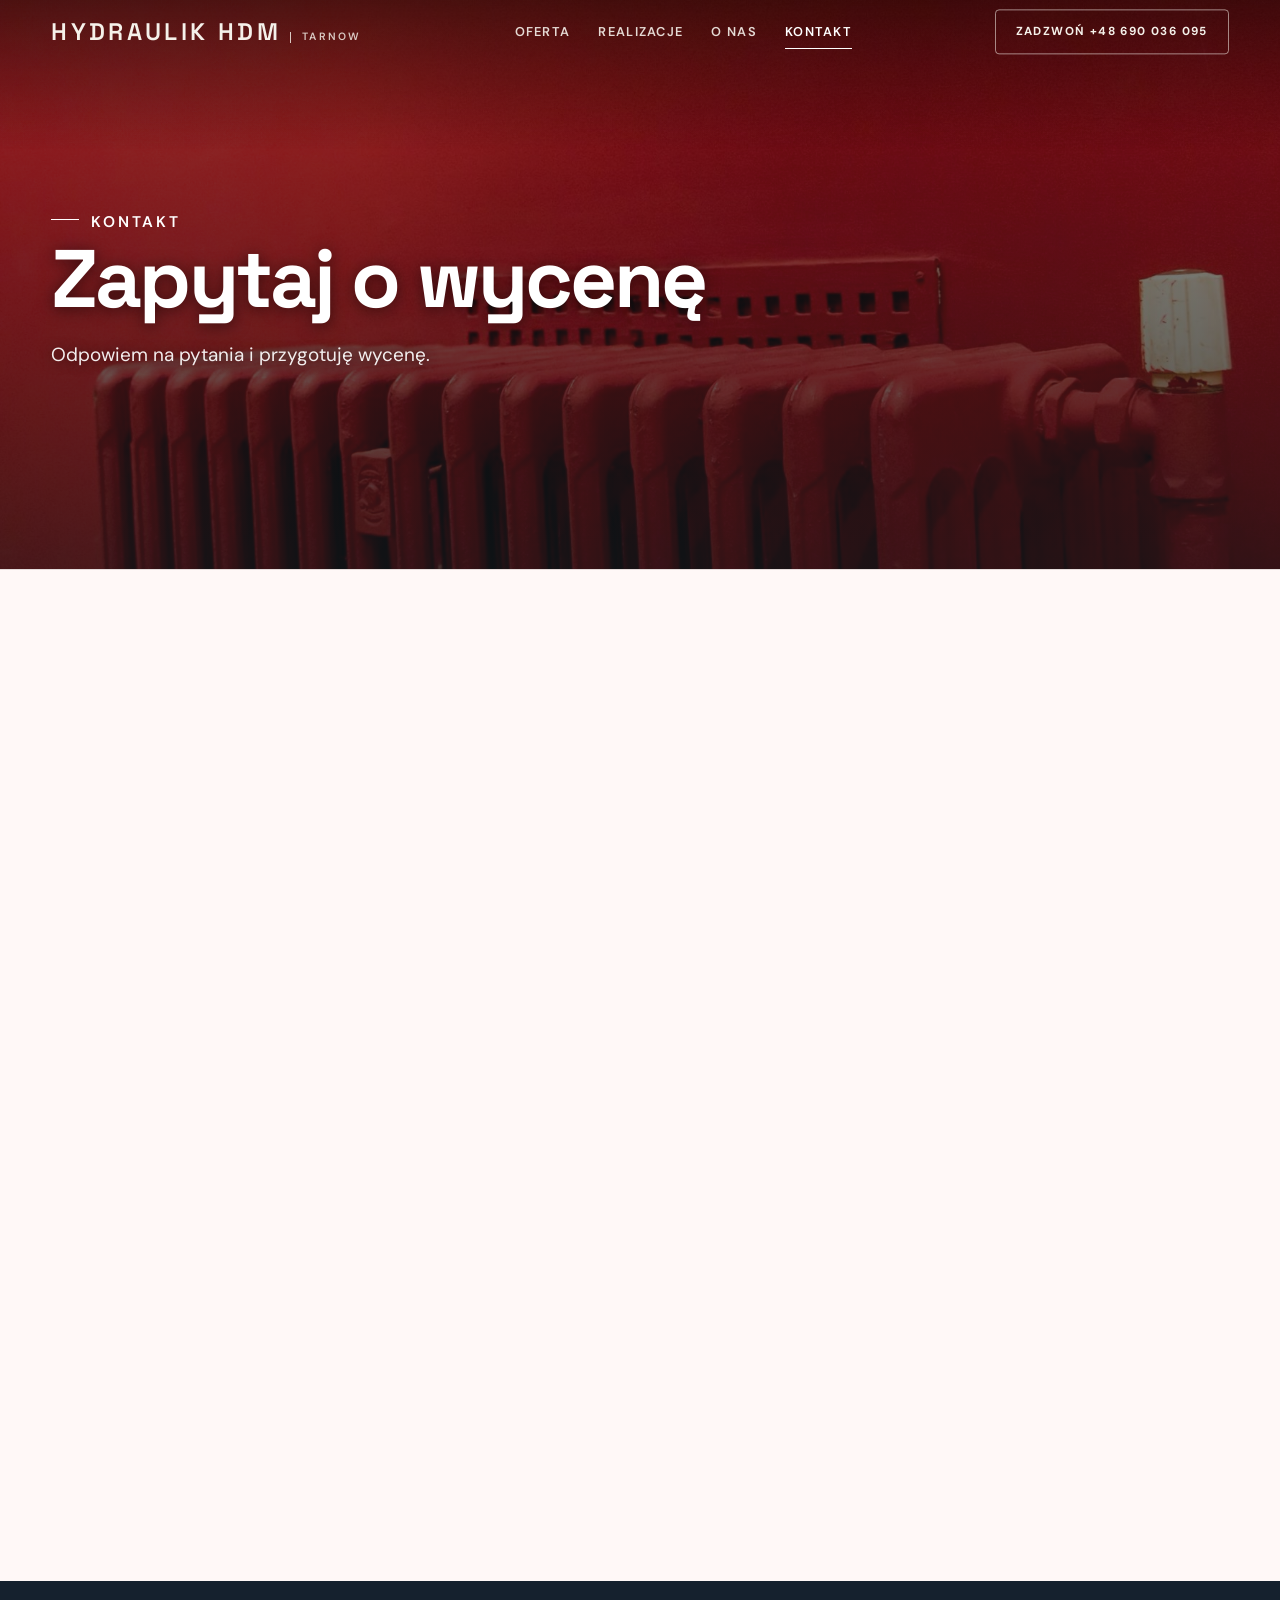
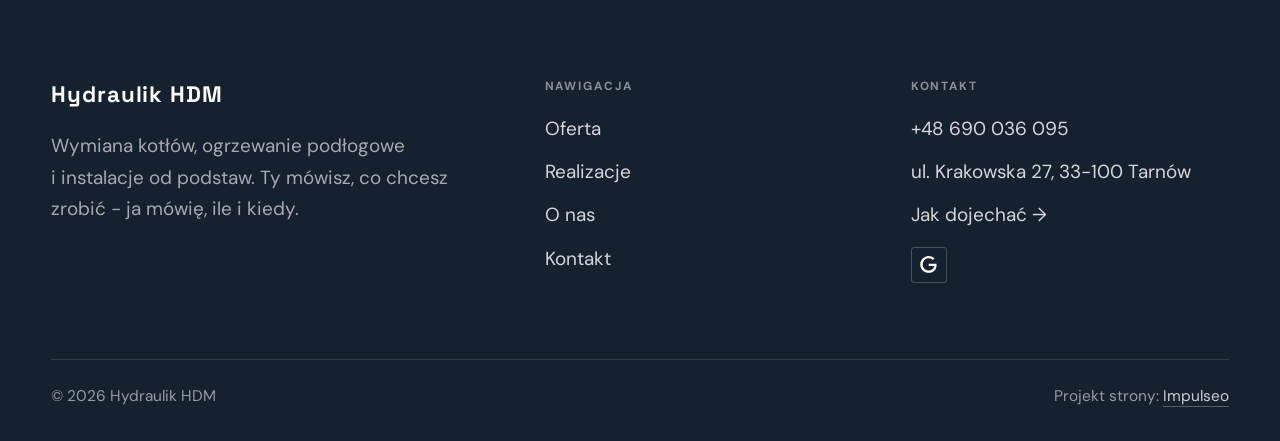
==== kontakt.html @ 25b80a31 "Strona demo: hydraulik-hdm" ====
<!DOCTYPE html>
<html lang="pl">
<head>
<meta charset="UTF-8">
<meta name="viewport" content="width=device-width, initial-scale=1.0">
<title>Kontakt - Hydraulik HDM</title>
<meta name="description" content="Kontakt Hydraulik HDM - ul. Krakowska 27, 33-100 Tarnów">
<link rel="canonical" href="https://kris20032.github.io/hydraulik-hdm/kontakt.html">
<meta name="robots" content="noindex, nofollow">
<meta property="og:type" content="website">
<meta property="og:locale" content="pl_PL">
<meta property="og:site_name" content="Hydraulik HDM">
<meta property="og:title" content="Kontakt - Hydraulik HDM">
<meta property="og:description" content="Kontakt Hydraulik HDM - ul. Krakowska 27, 33-100 Tarnów">
<meta property="og:url" content="https://kris20032.github.io/hydraulik-hdm/kontakt.html">
<meta property="og:image" content="https://kris20032.github.io/hydraulik-hdm/img/og.jpg">
<meta property="og:image:width" content="1200">
<meta property="og:image:height" content="630">
<meta name="twitter:card" content="summary_large_image">
<link rel="preconnect" href="https://fonts.googleapis.com">
<link rel="preconnect" href="https://fonts.gstatic.com" crossorigin>
<link href="https://fonts.googleapis.com/css2?family=Space+Grotesk:wght@500;600;700&family=DM+Sans:opsz,wght@9..40,400;9..40,500;9..40,600&display=swap" rel="stylesheet">
<link rel="stylesheet" href="assets/styles.css?v=78940071">
</head>
<body>

<header class="nav">
  <div class="wrap nav-inner">
    <a class="brand" href="index.html"><span class="name">Hydraulik HDM</span><span class="sub">Tarnów</span></a>
    <nav class="nav-links">
      <a href="oferta.html">Oferta</a>
      <a href="realizacje.html">Realizacje</a>
      <a href="o-nas.html">O nas</a>
      <a href="kontakt.html" class="active" aria-current="page">Kontakt</a>
      <a href="tel:+48690036095" class="btn btn-accent">Zadzwoń +48 690 036 095</a>
    </nav>
    <button class="nav-toggle" aria-label="Menu"><span></span><span></span><span></span></button>
  </div>
</header>

<main>
<section class="pagehead">
  <img src="img/g9.jpg" alt="Hydraulik HDM - Zapytaj o wycenę" width="1780" height="1128" decoding="async">
  <div class="wrap">
    <span class="eyebrow">Kontakt</span>
    <h1>Zapytaj o wycenę</h1>
    <p>Odpowiem na pytania i przygotuję wycenę.</p>
  </div>
</section>
<section>
  <div class="wrap contact-grid">
    <div class="reveal">
      <span class="eyebrow">Dane kontaktowe</span>
      <h2 style="margin:var(--space-4) 0 var(--space-6)">Hydraulik HDM</h2>
      <div class="info-list">
        <div class="info-row"><div class="ic"><svg class="ico-tel" width="16" height="16" viewBox="0 0 24 24" fill="none" aria-hidden="true"><path d="M6.6 10.8a15.5 15.5 0 0 0 6.6 6.6l2.2-2.2a1 1 0 0 1 1-.24 11.4 11.4 0 0 0 3.6.58 1 1 0 0 1 1 1V20a1 1 0 0 1-1 1A17 17 0 0 1 3 4a1 1 0 0 1 1-1h3.5a1 1 0 0 1 1 1c0 1.25.2 2.46.58 3.6a1 1 0 0 1-.25 1l-2.23 2.2Z" fill="currentColor"/></svg></div><div><div class="lbl">Telefon</div><a class="val" href="tel:+48690036095">+48 690 036 095</a></div></div>
        <div class="info-row"><div class="ic"><svg class="ico-pin" width="16" height="16" viewBox="0 0 24 24" fill="none" aria-hidden="true"><path d="M12 21s7-6.1 7-11.5A7 7 0 0 0 5 9.5C5 14.9 12 21 12 21Z" stroke="currentColor" stroke-width="1.6" fill="none"/><circle cx="12" cy="9.5" r="2.4" fill="currentColor"/></svg></div><div><div class="lbl">Adres</div><div class="val">ul. Krakowska 27, 33-100 Tarnów</div></div></div>
      </div>
    </div>
    <div class="reveal">
      <div class="form">
        <h3 style="margin-bottom:var(--space-4)">Najszybciej telefonicznie</h3>
        <p class="muted" style="margin-bottom:var(--space-5)">Zadzwoń, opisz pomysł, a ja powiem, co i jak. Bez zobowiązań.</p>
        <a href="tel:+48690036095" class="btn btn-accent" style="justify-content:center">Zadzwoń: +48 690 036 095 <span class="arr">→</span></a>
      </div>
    </div>
  </div>
</section>
<section style="padding-top:0">
  <div class="wrap reveal">
    <iframe class="map" title="Hydraulik HDM - Tarnów" src="https://maps.google.com/maps?q=50.0208455%2C20.9700843&z=15&output=embed" loading="lazy" referrerpolicy="no-referrer-when-downgrade"></iframe>
  </div>
</section>
</main>

<footer>
  <div class="wrap">
    <div class="foot-grid">
      <div class="foot-brand">
        <div class="name">Hydraulik HDM</div>
        <p>Wymiana kotłów, ogrzewanie podłogowe i instalacje od podstaw. Ty mówisz, co chcesz zrobić - ja mówię, ile i kiedy.</p>
      </div>
      <div class="foot-col">
        <h4>Nawigacja</h4>
        <a href="oferta.html">Oferta</a>
        <a href="realizacje.html">Realizacje</a>
        <a href="o-nas.html">O nas</a>
        <a href="kontakt.html">Kontakt</a>
      </div>
      <div class="foot-col">
        <h4>Kontakt</h4>
        <a href="tel:+48690036095">+48 690 036 095</a>
        <p>ul. Krakowska 27, 33-100 Tarnów</p>
        <a href="https://www.google.com/maps/place/Hydraulik+HDM/@50.0208455,20.9700843,17z/data=!3m1!4b1!4m6!3m5!1s0x473d839fccb469c5:0x5fa55c6d5a12c01b!8m2!3d50.0208455!4d20.9700843!16s%2Fg%2F11zflmy1br" target="_blank" rel="noopener">Jak dojechać →</a>
      <div class="foot-soc">
        <a class="soc" href="https://www.google.com/maps/place/?q=place_id:ChIJxWm0zJ-DPUcRG8AqWm1cpV8" target="_blank" rel="noopener" aria-label="Google - Hydraulik HDM"><svg viewBox="0 0 24 24" aria-hidden="true" focusable="false"><path d="M12.48 10.92v3.28h7.84c-.24 1.84-.853 3.187-1.787 4.133-1.147 1.147-2.933 2.4-6.053 2.4-4.827 0-8.6-3.893-8.6-8.72s3.773-8.72 8.6-8.72c2.6 0 4.507 1.027 5.907 2.347l2.307-2.307C18.747 1.44 16.133 0 12.48 0 5.867 0 .307 5.387.307 12s5.56 12 12.173 12c3.573 0 6.267-1.173 8.373-3.36 2.16-2.16 2.84-5.213 2.84-7.667 0-.76-.053-1.467-.173-2.053H12.48z" fill="currentColor"/></svg></a>
      </div>
      </div>
    </div>
    <div class="foot-bot">
      <span>© 2026 Hydraulik HDM</span>
      <span>Projekt strony: <a class="foot-credit" href="https://impulseo.pl" target="_blank" rel="noopener">Impulseo</a></span>
    </div>
  </div>
</footer>
<div class="sticky-call"><a class="sc-call" href="tel:+48690036095"><svg class="ico-tel" width="16" height="16" viewBox="0 0 24 24" fill="none" aria-hidden="true"><path d="M6.6 10.8a15.5 15.5 0 0 0 6.6 6.6l2.2-2.2a1 1 0 0 1 1-.24 11.4 11.4 0 0 0 3.6.58 1 1 0 0 1 1 1V20a1 1 0 0 1-1 1A17 17 0 0 1 3 4a1 1 0 0 1 1-1h3.5a1 1 0 0 1 1 1c0 1.25.2 2.46.58 3.6a1 1 0 0 1-.25 1l-2.23 2.2Z" fill="currentColor"/></svg> Zadzwoń</a><a class="sc-quote" href="kontakt.html">Zadzwoń: +48 690 036 095</a></div>
<div class="demo-wazne" data-do="2026-10-26" data-cykl="3" hidden><svg class="dw-ico" width="13" height="13" viewBox="0 0 24 24" fill="none" aria-hidden="true"><circle cx="12" cy="12" r="8.6" stroke="currentColor" stroke-width="1.8"/><path d="M12 7.2V12l3.3 2" stroke="currentColor" stroke-width="1.8" stroke-linecap="round"/></svg><span class="dw-txt"></span></div>

<script src="assets/main.js"></script>
</body>
</html>
---- assets/styles.css ----
/* ============================================================
   STOLBASZ — premium, architektoniczny B2B fit-out
   Jasna paleta, zero brązu. System wg premium-web-craft.
   Projekt strony: Impulseo (impulseo.pl)
   ============================================================ */

:root{
  /* PALETA — jasna, architektoniczna, chłodna */
  --paper:#F4F6F8;          /* główne tło */
  --paper-2:#E7EBEF;        /* sekcje alternatywne (chłodny jasny szary) */
  --paper-3:#E7EBEF;        /* delikatne wypełnienia */
  --ink:#15212E;            /* tekst główny — chłodny grafit */
  --ink-soft:#243443;       /* nagłówki drugorzędne */
  --muted:#6B7785;          /* tekst poboczny */
  --line:rgba(21,33,46,.12);/* hairline */
  --accent:#E8A317;         /* stonowany petrol-slate — jedyny akcent */
  --accent-d:#C9870C;
  --accent-soft:rgba(232,163,23,.10);
  --dark:#15212E;           /* sekcje ciemne (stopka/CTA) */

  /* HOVER ZDJĘĆ — JEDEN standard dla całego silnika (decyzja K. 04.08.2026, artefakt z wariantami).
     AKTUALNE (K.+Szymon 09.08.2026, wybór z artefaktu 6 wariantów): zoom 1.05 przy 1.4s -
     przy tak długim czasie mocniejszy kadr NIE skacze, tylko „oddycha". Poprzedni standard
     (1.02 / .55s z 04.08) odbierany jako dynamiczny i szybki.
     Spoczynek lekko przygaszony, ale TYLKO tam, gdzie jest mysz (@media hover:hover) —
     na telefonie zdjęcia zostają w pełnej jasności. */
  --img-zoom:1.05;                   /* K.+Szymon 09.08: wariant F z artefaktu porównawczego */
  --img-rest:brightness(.95) saturate(.99);
  --img-hot:brightness(1.06) saturate(1.05);
  --img-dur:1.4s;                    /* K.+Szymon 09.08 (wariant F): powoli = elegancko */
  --img-ease:cubic-bezier(.16,.84,.44,1);  /* miękki ogon, efekt „oddychania" */

  /* ODSTĘPY — skala 4/8 */
  --space-1:4px; --space-2:8px; --space-3:12px; --space-4:16px; --space-5:24px;
  --space-6:32px; --space-7:48px; --space-8:64px; --space-9:96px; --space-10:128px;

  /* TYPOGRAFIA — fluid clamp() (skala podbita 16.07.2026: większe, czytelniejsze litery — uwaga Adama) */
  --text-sm:clamp(.9rem,.87rem + .12vw,1rem);
  --text-base:clamp(1.08rem,1.04rem + .18vw,1.2rem);
  --text-lg:clamp(1.24rem,1.15rem + .34vw,1.44rem);
  --text-h3:clamp(1.34rem,1.22rem + .55vw,1.66rem);
  --text-h2:clamp(2.1rem,1.66rem + 2.1vw,3.1rem);
  --text-h1:clamp(2.9rem,2.1rem + 4vw,5.1rem);

  /* PROMIENIE — architektoniczne, raczej ostre */
  --r-sm:3px; --r-md:6px; --r-lg:10px;

  /* RUCH */
  --ease:cubic-bezier(.25,.46,.45,.94); --dur:.24s;

  /* CIENIE — miękkie, warstwowe */
  --sh-sm:0 1px 2px rgba(16,24,32,.04), 0 2px 8px rgba(16,24,32,.05);
  --sh-md:0 2px 6px rgba(16,24,32,.05), 0 12px 28px -8px rgba(16,24,32,.12);
  --sh-lg:0 6px 14px rgba(16,24,32,.07), 0 26px 56px -18px rgba(16,24,32,.22);

  --hairline:1px solid var(--line);

  --font-display:'Space Grotesk','Inter',sans-serif;
  --font-body:'DM Sans','Inter',sans-serif;
}

*{box-sizing:border-box;margin:0;padding:0}
html{scroll-behavior:smooth}
body{
  font-family:var(--font-body);
  font-size:var(--text-base);
  line-height:1.65;
  color:var(--ink);
  background:var(--paper);
  -webkit-font-smoothing:antialiased;
  text-rendering:optimizeLegibility;
}
img{max-width:100%;height:auto;display:block}  /* height:auto = width/height z atrybutów trzyma proporcje (TOP#12) */
a{color:inherit;text-decoration:none}

.wrap{width:min(92%,1180px);margin-inline:auto}
section{padding-block:clamp(52px,6.5vw,96px)}

h1,h2,h3{font-family:var(--font-display);font-weight:700;line-height:1.08;letter-spacing:-.02em;color:var(--ink)}
h1{font-size:var(--text-h1);letter-spacing:-.035em}
h2{font-size:var(--text-h2);letter-spacing:-.025em}
h3{font-size:var(--text-h3)}
/* MIARA — długość wiersza. WCAG 2.2 SC 1.4.8: max 80 znaków; Butterick: 45–90.
   68ch daje realnie 72–78 znaków polskiego tekstu, czyli z zapasem pod granicą.
   Wcześniej limit miał TYLKO <p> — <li>, <blockquote> i <dd> nie miały żadnego,
   i to jedyny powód, dla którego 23 bloki na dwóch oddanych stronach jadą po
   83–106 znaków w wierszu (pomiar 07.08.2026, bramka `miara`).
   ⚠️ Listy i definicje ograniczamy TYLKO bez klasy: `ul`/`ol` z klasą to u nas
   układ (siatki kafli, menu), a nie tekst ciągły — tam miarę wyznacza układ. */
/* 60ch, nie 68ch (K. 10.08): po zmianie fontów na węższe kroje (DM Sans i spółka)
   w 68ch mieściło się ~90 znaków - bramka pikselowa słusznie zgłaszała przekroczenie
   granicy 80. Pomiar na żywej przeglądarce: 60ch = 90 znaków, 53ch = ~78 znaków, czyli normę WCAG 1.4.8. */
:root{ --miara:53ch }
p{max-width:min(100%,var(--miara))}
blockquote,
ul:not([class])>li, ol:not([class])>li,
dl:not([class])>dd{max-width:min(100%,var(--miara))}

/* ⚠️ Świadomie BEZ wyjątku `.tile p,.card p,.svc p{max-width:none}`, choć nasuwa się sam:
   te akapity BYŁY już ograniczone (stare `p{max-width:65ch}`), więc „wyjątek" nie odblokowałby
   niczego nowego — tylko ROZLUŹNIŁ stan sprzed zmiany na wszystkich demach naraz.
   `figcaption` żadna z reguł wyżej nie dotyczy, więc też nie potrzebuje zwolnienia. */

/* ŁAMANIE. `balance` wyrównuje długości wierszy w nagłówku, `pretty` pilnuje ostatniego
   wiersza akapitu, żeby nie został w nim jeden wyraz. Obsługiwane od Chrome 117 /
   Safari 17.5; starsze przeglądarki po prostu ignorują tę własność.
   `text-wrap:pretty` nie występowało dotąd ANI RAZ w silniku ani w repo klientów. */
h1,h2,h3,.lead,.lede{text-wrap:balance}
p,li,blockquote,dd{text-wrap:pretty}

.eyebrow{
  font-family:var(--font-body);
  font-size:var(--text-sm);
  font-weight:600;
  letter-spacing:.18em;
  text-transform:uppercase;
  color:var(--accent);
  display:inline-flex;align-items:center;gap:var(--space-3);
}
/* flex:none + margin-top = kreska trzyma się PIERWSZEJ linii. Wcześniej align-items:center
   centrowało ją względem całego bloku i przy zawinięciu (długi kicker typu
   „…WNĘTRZ · LESZNO · OD 2019") druga linia lądowała z brzydkim wcięciem. */
.eyebrow{align-items:flex-start}
.eyebrow>*,.eyebrow{text-wrap:balance}   /* dlugi kicker lamal sie na sierote typu samo „2019" w drugiej linii */
.eyebrow::before{content:"";width:28px;height:1px;background:var(--accent);display:inline-block;flex:none;margin-top:.62em}

.muted{color:var(--muted)}
.lead{font-size:var(--text-lg);line-height:1.55;color:var(--ink-soft);max-width:50ch}

/* ---------- BUTTONS ---------- */
.btn{
  display:inline-flex;align-items:center;gap:var(--space-2);
  font-weight:600;font-size:var(--text-sm);letter-spacing:.02em;
  padding:var(--space-4) var(--space-6);
  border-radius:var(--r-sm);
  transition:transform var(--dur) var(--ease),box-shadow var(--dur) var(--ease),background var(--dur) var(--ease);
  cursor:pointer;border:1px solid transparent;
}
.btn-accent{background:var(--accent);color:#fff;box-shadow:var(--sh-sm)}
.btn-accent:hover{background:var(--accent-d);transform:translateY(-2px);box-shadow:var(--sh-md)}
.btn-accent:active{transform:translateY(0);box-shadow:var(--sh-sm)}
.btn-ghost{background:transparent;color:var(--ink);border-color:var(--line)}
.btn-ghost:hover{border-color:var(--accent);color:var(--accent);transform:translateY(-2px)}
.btn-light{background:#fff;color:var(--ink);box-shadow:var(--sh-sm)}
.btn-light:hover{transform:translateY(-2px);box-shadow:var(--sh-md)}
.btn .arr{transition:transform var(--dur) var(--ease)}
.btn:hover .arr{transform:translateX(4px)}

/* ---------- NAV ---------- */
.nav{
  position:sticky;top:0;z-index:50;
  background:color-mix(in srgb,var(--paper) 88%,transparent);
  backdrop-filter:saturate(140%) blur(10px);
  border-bottom:var(--hairline);
}
.nav-inner{display:flex;align-items:center;justify-content:space-between;gap:var(--space-5);height:72px}
/* ANTY-NACHODZENIE (K. 05.08.2026): długa nazwa firmy + przycisk z pełnym numerem nie mieściły się w pasku
   i flex ściskał linki PONIŻEJ ich treści - "Kontakt" wchodził na ramkę "Zadzwoń +48 ...". Teraz ustępuje
   nazwa marki (skrót wielokropkiem), a menu i przycisk nigdy się nie kurczą ani nie zachodzą na siebie. */
.brand{display:flex;flex-direction:column;line-height:1;min-width:0;flex:0 1 auto}
.brand .name{font-family:var(--font-display);font-weight:800;font-size:1.35rem;letter-spacing:.04em;white-space:nowrap;overflow:hidden;text-overflow:ellipsis}
.brand .sub{font-size:.62rem;letter-spacing:.34em;text-transform:uppercase;color:var(--muted);margin-top:5px;white-space:nowrap;overflow:hidden;text-overflow:ellipsis}
.nav-links{display:flex;align-items:center;gap:var(--space-6);flex:0 0 auto}
.nav-links a{font-size:var(--text-sm);font-weight:500;color:var(--ink-soft);position:relative;padding-block:4px;white-space:nowrap;transition:color var(--dur) var(--ease)}
.nav-links a::after{content:"";position:absolute;left:0;bottom:0;width:0;height:1.5px;background:var(--accent);transition:width var(--dur) var(--ease)}
.nav-links a:hover,.nav-links a.active{color:var(--ink)}
.nav-links a:hover::after,.nav-links a.active::after{width:100%}
.nav-links .btn{padding:var(--space-2) var(--space-5)}
/* przyciski w nav: właściwy kolor (przebij .nav-links a) + bez podkreślenia */
.nav-links a.btn-accent{color:#fff}
.nav-links a.btn-ghost,.nav-links a.btn-light{color:var(--ink)}
/* CTA w pasku: NIE podkreślenie spod linków menu, ale ten sam przelatujący błysk,
   co na wszystkich innych przyciskach (zgłoszenie K. 13.08.2026 - „na hero jest efekt
   światła przechodzącego przez przycisk, na navbarze go nie ma, a mają być identyczne").
   Reguła `.nav-links a::after` jest silniejsza od `.btn::after`, więc trzeba jej
   geometrię wyzerować i wpisać połysk z nazwy - samo `display:none` gasiło efekt. */
.nav-links a.btn::after{
  display:block;content:"";position:absolute;inset:0;z-index:-1;pointer-events:none;
  width:auto;height:auto;border-radius:inherit;   /* kasuje geometrię podkreślenia (width:0;height:1.5px) */
  background:linear-gradient(100deg,transparent 32%,rgba(255,255,255,.20) 50%,transparent 68%);
  translate:-120% 0}
@media (prefers-reduced-motion:no-preference){
  .nav-links a.btn:hover::after{translate:120% 0;transition:translate .75s var(--mt-ease,cubic-bezier(.16,.84,.44,1))}
}
.nav-toggle{display:none;background:none;border:none;cursor:pointer;flex-direction:column;gap:5px;padding:8px}
.nav-toggle span{width:24px;height:2px;background:var(--ink);transition:var(--dur)}
/* Ciasny zakres MIĘDZY menu mobilnym a pełnym pulpitem: zbijamy odstępy i nazwę marki,
   żeby wszystko zmieściło się naturalnie, zanim w ogóle dojdzie do skracania wielokropkiem. */
@media(max-width:1280px) and (min-width:921px){
  .nav-links{gap:var(--space-4)}
  .nav-links .btn{padding:var(--space-2) var(--space-4)}
  .brand .name{font-size:1.15rem}
}

/* ---------- HERO (split) ---------- */
.hero{position:relative;overflow:hidden;border-bottom:var(--hairline)}
.hero-grid{display:grid;grid-template-columns:1.05fr .95fr;gap:clamp(24px,4vw,60px);align-items:center;
  padding-block:clamp(36px,4.5vw,64px)}
.hero-copy .eyebrow{margin-bottom:var(--space-5)}
.hero-copy h1{margin-bottom:var(--space-5)}
.hero-copy .lead{margin-bottom:var(--space-7)}
.hero-actions{display:flex;flex-wrap:wrap;gap:var(--space-4)}
.hero-art{position:relative;aspect-ratio:4/3;border-radius:var(--r-lg);overflow:hidden;box-shadow:var(--sh-lg)}
.hero-art img{width:100%;height:100%;object-fit:cover}
.hero-art::after{content:"";position:absolute;inset:0;background:linear-gradient(180deg,transparent 55%,rgba(18,24,28,.28))}
.hero-badge{position:absolute;left:var(--space-5);bottom:var(--space-5);z-index:2;
  background:rgba(252,252,251,.94);backdrop-filter:blur(4px);
  border-radius:var(--r-md);padding:var(--space-4) var(--space-5);box-shadow:var(--sh-md);max-width:78%}
.hero-badge strong{display:block;font-family:var(--font-display);font-size:1rem;letter-spacing:-.01em}
.hero-badge span{font-size:var(--text-sm);color:var(--muted)}

/* ---------- HERO duży / kinowy (strona główna) ---------- */
.hero-cine{position:relative;min-height:clamp(560px,82vh,840px);min-height:clamp(560px,82svh,840px);display:flex;align-items:center;overflow:hidden;border-bottom:var(--hairline)}
.hero-cine>img{position:absolute;inset:0;width:100%;height:100%;object-fit:cover;z-index:0}
.hero-cine::after{content:"";position:absolute;inset:0;z-index:1;
  background:linear-gradient(95deg,rgba(13,18,23,.86) 0%,rgba(13,18,23,.64) 32%,rgba(13,18,23,.24) 62%,rgba(13,18,23,.04) 100%)}
.hero-cine .wrap{position:relative;z-index:2;padding-block:var(--space-8)}
.hero-cine .hero-copy{max-width:660px}
.hero-cine .eyebrow{color:#fff;margin-bottom:var(--space-5)}
.hero-cine .eyebrow::before{background:#fff}
.hero-cine h1{color:#fff;margin-bottom:var(--space-5);font-size:clamp(2.9rem,2rem + 4.4vw,5.2rem);text-wrap:balance}
.hero-cine .lead{color:rgba(255,255,255,.92);max-width:48ch;margin-bottom:var(--space-7)}
.hero-cine .hero-actions{display:flex;flex-wrap:wrap;gap:var(--space-4)}
/* NISKIE OKNO (laptop z dokiem i paskami przeglądarki ma ~700-780 px wysokości widoku):
   H1 do 5.2rem + długi lead nie mieściły się i przyciski wypadały POD krawędź ekranu -
   klient widział stronę bez ani jednego CTA. Skalujemy w dół, zamiast przycinać treść. */
@media(min-width:821px) and (max-height:820px){
  .hero-cine{min-height:clamp(520px,94svh,780px)}
  .hero-cine .wrap{padding-block:var(--space-6)}
  .hero-cine h1{font-size:clamp(2.2rem,1.5rem + 2.6vw,3.6rem);margin-bottom:var(--space-4)}
  .hero-cine .eyebrow{margin-bottom:var(--space-4)}
  .hero-cine .lead{margin-bottom:var(--space-5);max-width:44ch}
}
@media(max-width:680px){
  .hero-cine{min-height:clamp(520px,76vh,640px);min-height:clamp(520px,76svh,640px);align-items:flex-end}
  .hero-cine::after{background:linear-gradient(0deg,rgba(13,18,23,.9) 6%,rgba(13,18,23,.45) 55%,rgba(13,18,23,.25) 100%)}
  .hero-cine .wrap{padding-bottom:var(--space-9)}
  /* TELEFON (~90% oglądających): lead potrafił zająć 8 linii i zepchnąć CTA poza pierwszy ekran.
     Zwężamy interlinię i skalę - treści nie ucinamy, bo to ona sprzedaje. */
  .hero-cine .lead{font-size:.98rem;line-height:1.5;margin-bottom:var(--space-5)}
  .hero-cine .eyebrow{font-size:.72rem;letter-spacing:.13em;margin-bottom:var(--space-4)}
  .hero-cine .eyebrow::before{width:20px}
  .hero-cine h1{margin-bottom:var(--space-4)}
}

/* full-bleed hero variant (podstrony) */
.pagehead{position:relative;min-height:46vh;min-height:46svh;display:flex;align-items:flex-end;overflow:hidden;border-bottom:var(--hairline)}
.pagehead img{position:absolute;inset:0;width:100%;height:100%;object-fit:cover}
/* 10.08.2026 (decyzja K.): mocniejsze przyciemnienie + cień pod tekstem. Bramka mierzyła na
   nagłówkach podstron 3,38-3,43:1 przy wymaganych 4,5 — jasne zdjęcie (hala, śnieg, niebo)
   podchodziło pod biały tekst. Zdjęcia klientów są różne, więc kontrast musi dawać WARSTWA,
   a nie szczęśliwy dobór kadru. */
.pagehead::after{content:"";position:absolute;inset:0;background:linear-gradient(180deg,rgba(18,24,28,.40),rgba(18,24,28,.76))}
.pagehead .wrap{position:relative;z-index:2;padding-block:var(--space-9);color:#fff}
.pagehead h1{color:#fff;max-width:18ch;text-shadow:0 2px 16px rgba(0,0,0,.55)}
.pagehead .eyebrow{color:#fff}
.pagehead .eyebrow::before{background:#fff}
.pagehead p{color:rgba(255,255,255,.92);margin-top:var(--space-4);max-width:54ch;text-shadow:0 1px 12px rgba(0,0,0,.5)}

/* ---------- STRIP (pasek skrótów / liczby) ---------- */
.strip{background:var(--dark);color:#fff}
/* PASEK HASEŁ — standard 04.08.2026 (decyzja K.): 5 haseł w JEDNYM rzędzie, tekst WYŚRODKOWANY,
   węższe marginesy boczne niż reszta strony (pasek ma iść szerzej), równe wysokości kolumn. */
.strip .wrap{width:min(96%,1440px);display:grid;grid-template-columns:repeat(5,1fr);
  gap:var(--space-5);padding-block:var(--space-7);align-items:stretch}
.strip .item .k{font-family:var(--font-display);font-size:clamp(1.05rem,.82rem + .85vw,1.55rem);
  font-weight:800;letter-spacing:-.02em;color:#fff;line-height:1.18;text-wrap:balance}
.strip .item .v{font-size:var(--text-sm);color:rgba(255,255,255,.66);margin-top:var(--space-2);line-height:1.4}
.strip .item{border-left:2px solid var(--accent);padding-inline:var(--space-4);
  text-align:center;display:flex;flex-direction:column;justify-content:center}
/* liczba kolumn = liczba haseł, żeby ostatnie nie zostawało samo w drugim rzędzie.
   Klasę n-N nadaje multipage.py; domyślnie (bez klasy) pasek jest 5-kolumnowy. */
.strip.n-2 .wrap{grid-template-columns:repeat(2,1fr)}
.strip.n-3 .wrap{grid-template-columns:repeat(3,1fr)}
.strip.n-4 .wrap{grid-template-columns:repeat(4,1fr);gap:var(--space-6)}
.strip.n-4 .item .k{font-size:clamp(1.3rem,1rem + 1.1vw,2rem)}
.strip.n-6 .wrap{grid-template-columns:repeat(6,1fr);gap:var(--space-4)}
.strip.n-6 .item .k{font-size:clamp(.98rem,.8rem + .7vw,1.35rem)}
/* równe łamanie: zamiast "długa linia + jedno słowo" obie linie zbliżonej długości */
.strip .item .k{text-wrap:balance}

/* ---------- SECTION HEAD ---------- */
.head{max-width:48rem;margin-bottom:var(--space-8)}
.head.center{margin-inline:auto;text-align:center}
.head .eyebrow{margin-bottom:var(--space-4)}
.head h2{margin-bottom:var(--space-4)}
.head p{color:var(--muted);font-size:var(--text-lg);line-height:1.55}
.head.center p{margin-inline:auto}

/* ---------- INTRO SPLIT ---------- */
.split{display:grid;grid-template-columns:.92fr 1.08fr;gap:clamp(28px,5vw,80px);align-items:center}
.split.rev{grid-template-columns:1.08fr .92fr}
.split.rev .split-art{order:-1}
.split-art{position:relative;aspect-ratio:5/4;border-radius:var(--r-lg);overflow:hidden;box-shadow:var(--sh-lg)}
.split-art img{width:100%;height:100%;object-fit:cover}
.split-copy h2{margin-bottom:var(--space-5)}
.split-copy p+p{margin-top:var(--space-4)}
.split-copy .btn{margin-top:var(--space-6)}

/* ---------- SERVICES (zakres) ---------- */
.svc-grid{display:grid;grid-template-columns:repeat(auto-fit,minmax(280px,1fr));gap:var(--space-5)}
.svc{background:#fff;border:var(--hairline);border-radius:var(--r-md);padding:var(--space-7) var(--space-6);
  transition:transform var(--dur) var(--ease),box-shadow var(--dur) var(--ease),border-color var(--dur) var(--ease);
  position:relative;overflow:hidden}
.svc::before{content:"";position:absolute;left:0;top:0;width:3px;height:0;background:var(--accent);transition:height var(--dur) var(--ease)}
.svc:hover{transform:translateY(-4px);box-shadow:var(--sh-md);border-color:transparent}
.svc:hover::before{height:100%}
.svc .ic{font-family:var(--font-display);font-size:.8rem;font-weight:700;letter-spacing:.12em;color:var(--accent);margin-bottom:var(--space-4)}
.svc h3{margin-bottom:var(--space-3);font-size:1.22rem}
.svc p{color:var(--muted);font-size:var(--text-base);line-height:1.6}

/* big detailed service rows */
.svc-row{display:grid;grid-template-columns:.8fr 1.2fr;gap:clamp(20px,4vw,60px);align-items:center;padding-block:var(--space-8)}
.svc-row+.svc-row{border-top:var(--hairline)}
.svc-row.rev{grid-template-columns:1.2fr .8fr}
/* Naprzemienny układ wierszy oferty: co drugi wiersz ma zdjęcie po PRAWEJ.
   Było `order:-1` — martwy kod, bo zdjęcie i tak jest pierwszym dzieckiem w HTML,
   więc wszystkie wiersze wyglądały identycznie (zdjęcie zawsze z lewej), a `rev`
   zmieniało tylko szerokość kolumn. Znalezione 29.07.2026 przy różnicowaniu kierunków
   animacji (pomiar pozycji: art.mid 390/502 przy row.mid 756 — zawsze lewa strona). */
.svc-row.rev .svc-row-art{order:2}
.svc-row-art{aspect-ratio:4/3;border-radius:var(--r-md);overflow:hidden;box-shadow:var(--sh-md)}
.svc-row-art img{width:100%;height:100%;object-fit:cover}
.svc-row h3{font-size:1.5rem;margin-bottom:var(--space-4)}
.svc-row .num{font-family:var(--font-display);font-size:.85rem;font-weight:700;letter-spacing:.14em;color:var(--accent);display:block;margin-bottom:var(--space-3)}
.svc-row ul{list-style:none;margin-top:var(--space-4);display:flex;flex-direction:column;gap:var(--space-2)}
.svc-row li{position:relative;padding-left:var(--space-5);color:var(--muted);font-size:var(--text-base)}
.svc-row li::before{content:"";position:absolute;left:0;top:.62em;width:8px;height:1px;background:var(--accent)}

/* ---------- GALLERY (realizacje) ---------- */
.gallery{display:grid;grid-template-columns:repeat(12,1fr);gap:var(--space-4);grid-auto-rows:200px}
/* GALERIA MASONRY — pionowe zdjęcia (portrety beauty/wellness) bez przycinania: kolumny, height auto */
.gallery-masonry{column-count:3;column-gap:var(--space-4)}
@media(max-width:900px){.gallery-masonry{column-count:2}}
@media(max-width:560px){.gallery-masonry{column-count:1}}
.gallery-masonry .m-tile{break-inside:avoid;margin:0 0 var(--space-4);padding:0;position:relative;overflow:hidden;border-radius:var(--r-md);border:1px solid var(--line)}
.gallery-masonry .m-tile img{width:100%;height:auto;display:block}
.gallery-masonry .m-tile .cap{position:absolute;left:0;right:0;bottom:0;padding:var(--space-4);color:#fff;background:linear-gradient(0deg,rgba(0,0,0,.55),transparent);font-size:var(--text-sm)}
.gallery-masonry .m-tile .cap small{display:block;font-weight:400;opacity:.78;letter-spacing:.04em;text-transform:uppercase;font-size:.66rem;margin-top:3px}
.tile{position:relative;overflow:hidden;border-radius:var(--r-md);box-shadow:var(--sh-sm);
  transition:transform var(--dur) var(--ease),box-shadow var(--dur) var(--ease)}
.tile img{width:100%;height:100%;object-fit:cover;
  transition:transform var(--img-dur) var(--img-ease),filter var(--img-dur) var(--img-ease)}
.tile:hover{box-shadow:var(--sh-md)}
.tile .cap{position:absolute;left:0;right:0;bottom:0;padding:var(--space-5) var(--space-4) var(--space-4);
  /* mocniejszy spad + cien pod tekstem: na JASNYCH zdjeciach klienta (biale fronty, sciany)
     slaby gradient dawal kontrast ~1.5:1 zamiast wymaganych 3.6:1 (bramka wygladu, 10.08.2026) */
  background:linear-gradient(transparent 10%,rgba(18,24,28,.55) 40%,rgba(18,24,28,.88) 68%,rgba(18,24,28,.99));color:#fff;
  text-shadow:0 1px 2px rgba(0,0,0,.85),0 2px 10px rgba(0,0,0,.55);
  font-size:var(--text-sm);font-weight:600;letter-spacing:.01em;
  opacity:0;transform:translateY(8px);transition:var(--dur) var(--ease)}
.tile:hover .cap{opacity:1;transform:translateY(0)}
.tile .cap small{display:block;font-weight:400;opacity:.78;letter-spacing:.04em;text-transform:uppercase;font-size:.66rem;margin-top:3px}
/* bento spans */
.t-wide{grid-column:span 6}
.t-tall{grid-column:span 6;grid-row:span 2}
.t-std{grid-column:span 6}
.t-third{grid-column:span 4}
.t-two3{grid-column:span 8}

/* ---------- TRUST / WIARYGODNOŚĆ ---------- */
.trust{background:var(--paper-2)}
.trust-grid{display:grid;grid-template-columns:repeat(auto-fit,minmax(240px,1fr));gap:var(--space-5);margin-top:var(--space-7)}
.trust-card{background:#fff;border-radius:var(--r-md);padding:var(--space-7) var(--space-6);box-shadow:var(--sh-sm);border-top:3px solid var(--accent)}
.trust-card .big{font-family:var(--font-display);font-size:clamp(1.8rem,1.3rem + 1.6vw,2.6rem);font-weight:800;letter-spacing:-.02em;color:var(--ink);line-height:1}
.trust-card h3{font-size:1.12rem;margin:var(--space-3) 0 var(--space-2)}
.trust-card p{color:var(--muted);font-size:var(--text-base);line-height:1.55}

/* ---------- CTA band ---------- */
.cta{background:var(--dark);color:#fff;position:relative;overflow:hidden}
/* telefon w CTA: na ciemnym tle biały (domyślnie), rodziny z JASNYM tłem CTA
   nadpisują to u siebie - wcześniej kolor siedział w stylu inline i wygrywał z rodziną. */
.cta .btn-ghost-cta{color:#fff;border-color:rgba(255,255,255,.3)}
.cta .wrap{display:grid;grid-template-columns:1.4fr .6fr;gap:var(--space-7);align-items:center;position:relative;z-index:2}
.cta h2{color:#fff;max-width:20ch}
.cta p{color:rgba(255,255,255,.74);margin-top:var(--space-4)}
.cta-actions{display:flex;flex-direction:column;gap:var(--space-3);align-items:flex-start}
.cta::before{content:"";position:absolute;right:-80px;top:-80px;width:360px;height:360px;border-radius:50%;
  background:radial-gradient(circle,var(--accent-soft),transparent 70%)}

/* ---------- CONTACT ---------- */
.contact-grid{display:grid;grid-template-columns:.85fr 1.15fr;gap:clamp(28px,4vw,56px);align-items:start}
.info-list{display:flex;flex-direction:column;gap:var(--space-2)}
.info-row{display:flex;gap:var(--space-4);align-items:flex-start;padding-block:var(--space-4);border-bottom:var(--hairline)}
.info-row .ic{flex:none;width:42px;height:42px;display:grid;place-items:center;border-radius:50%;
  background:var(--accent-soft);color:var(--accent);font-size:1.05rem}
.info-row .lbl{font-size:.72rem;letter-spacing:.14em;text-transform:uppercase;color:var(--muted)}
.info-row .val{font-weight:600;font-size:var(--text-base);margin-top:2px}
.info-row a.val:hover{color:var(--accent)}
.map{border:none;border-radius:var(--r-lg);box-shadow:var(--sh-md);width:100%;height:100%;min-height:380px;filter:grayscale(.2) contrast(1.02)}
.form{background:#fff;border:var(--hairline);border-radius:var(--r-lg);padding:clamp(24px,3vw,40px);box-shadow:var(--sh-sm)}
.form .fld{margin-bottom:var(--space-5)}
.form label{display:block;font-size:var(--text-sm);font-weight:600;margin-bottom:var(--space-2)}
.form input,.form textarea{width:100%;font-family:inherit;font-size:var(--text-base);color:var(--ink);
  padding:var(--space-4);border:var(--hairline);border-radius:var(--r-sm);background:var(--paper);transition:border-color var(--dur)}
.form input:focus,.form textarea:focus{outline:none;border-color:var(--accent);background:#fff}
.form textarea{resize:vertical;min-height:120px}
.form .note{font-size:var(--text-sm);color:var(--muted);margin-top:var(--space-3)}

/* ---------- FOOTER ---------- */
footer{background:var(--dark);color:#fff;padding-block:var(--space-9) var(--space-6)}
.foot-grid{display:grid;grid-template-columns:1.4fr 1fr 1fr;gap:var(--space-7);margin-bottom:var(--space-8)}
.foot-brand .name{font-family:var(--font-display);font-weight:800;font-size:1.4rem;letter-spacing:.04em}
.foot-brand p{color:rgba(255,255,255,.62);margin-top:var(--space-4);font-size:var(--text-base);max-width:38ch}
.foot-col h4{font-size:.74rem;letter-spacing:.16em;text-transform:uppercase;color:rgba(255,255,255,.5);margin-bottom:var(--space-4)}
.foot-col a,.foot-col p{display:block;color:rgba(255,255,255,.82);font-size:var(--text-base);margin-bottom:var(--space-3)}
.foot-col a:hover{color:#fff}
.foot-bot{border-top:1px solid rgba(255,255,255,.12);padding-top:var(--space-5);display:flex;justify-content:space-between;flex-wrap:wrap;gap:var(--space-3);
  font-size:var(--text-sm);color:rgba(255,255,255,.55)}
.foot-bot a:hover{color:#fff}
/* Podpis w stopce = klikalny link do impulseo.pl (31.07.2026). Ma być WIDOCZNIE klikalny,
   ale nie krzyczeć - stąd sam kolor jaśniejszy + delikatne podkreślenie na najeździe. */
.foot-bot a.foot-credit{color:rgba(255,255,255,.78);text-decoration:none;border-bottom:1px solid rgba(255,255,255,.28)}
.foot-bot a.foot-credit:hover{color:#fff;border-bottom-color:#fff}

/* ---------- REVEAL ---------- */
.reveal{opacity:0;transform:translateY(22px);transition:opacity .6s var(--ease),transform .6s var(--ease)}
.reveal.in{opacity:1;transform:none}

/* ---------- RESPONSIVE ---------- */
@media(max-width:920px){
  .hero-grid,.split,.split.rev,.svc-row,.svc-row.rev,.cta .wrap,.contact-grid,.foot-grid{grid-template-columns:1fr}
  .split.rev .split-art,.svc-row.rev .svc-row-art{order:0}
  .hero-art{aspect-ratio:16/10;max-height:420px}
  .strip .wrap,.strip.n-2 .wrap,.strip.n-3 .wrap,.strip.n-4 .wrap,.strip.n-6 .wrap{grid-template-columns:repeat(2,1fr);gap:var(--space-6)}
  .strip .item .k,.strip.n-6 .item .k{font-size:clamp(1.3rem,1.1rem + 1vw,2rem)}
  .gallery{grid-auto-rows:180px}
  .t-wide,.t-tall,.t-std,.t-third,.t-two3{grid-column:span 6}
  .t-tall{grid-row:span 1}
  .cta-actions{flex-direction:row;flex-wrap:wrap}
  .foot-grid{gap:var(--space-6)}
}
@media(max-width:680px){
  .nav-links{position:fixed;inset:72px 0 auto 0;background:var(--paper);flex-direction:column;align-items:stretch;
    gap:0;padding:var(--space-4) 6%;border-bottom:var(--hairline);box-shadow:var(--sh-md);
    transform:translateY(-120%);transition:transform var(--dur) var(--ease)}
  .nav-links.open{transform:translateY(0)}
  .nav-links a{padding-block:var(--space-4);border-bottom:var(--hairline)}
  .nav-links .btn{margin-top:var(--space-3);justify-content:center}
  .nav-toggle{display:flex}
  .strip .wrap,.strip.n-2 .wrap,.strip.n-3 .wrap,.strip.n-4 .wrap,.strip.n-6 .wrap{grid-template-columns:1fr}
  .gallery{grid-template-columns:repeat(6,1fr)}
  .foot-grid{grid-template-columns:1fr}
}
@media(prefers-reduced-motion:reduce){
  /* audyt 09.08 TOP#14: samo skrócenie duration przy animacji INFINITE = stroboskop
     (pętla .01ms miga ekranem); iteration-count:1 gasi pętlę naprawdę. Pseudoelementy
     też - tła hero (gastro/studio) animują ::before/img, blanket na * ich nie łapał. */
  *,*::before,*::after{animation-duration:.01ms!important;animation-iteration-count:1!important;animation-delay:0s!important;transition:none!important}
  .reveal{opacity:1!important;transform:none!important}
  html{scroll-behavior:auto}
}

/* ============================================================
   PREMIUM LAYER — destylat deep-researchu branż (anty-AI, spokój).
   Zmienne STOLBASZ (--accent/--ink/--paper/--line/--dark). Ruch ledwo
   zauważalny, krzywa cubic-bezier(.16,.84,.44,1); prefers-reduced-motion
   pokryte blanketem wyżej. Karty hairline zamiast cieni = #1 sygnał „nie-AI".
   ============================================================ */

/* więcej oddechu między sekcjami (liderzy: 110-130px) */
section{padding-block:clamp(64px,8vw,128px)}

/* 1) Aksamitny reveal — dłuższa, miękka krzywa zamiast „skoku" */
.reveal{transition:opacity .9s cubic-bezier(.16,.84,.44,1),transform .9s cubic-bezier(.16,.84,.44,1);will-change:opacity,transform}
/* stagger TYLKO w galerii (tam pozycja = porządek dzieci) */
.gallery .reveal:nth-child(2){transition-delay:.07s}
.gallery .reveal:nth-child(3){transition-delay:.14s}
.gallery .reveal:nth-child(4){transition-delay:.21s}
.gallery .reveal:nth-child(5){transition-delay:.28s}
.gallery .reveal:nth-child(6){transition-delay:.35s}

/* 2) Hero STATYCZNY na .hero-cine — Ken Burns CAŁKIEM WYŁĄCZONY 26.06 (3. zgłoszenie Szymona).
   GENEZA: animowanie scale na <img> hero z teksturami (cegły/framugi) re-samplinguje obraz
   klatka po klatce → na części ekranów drobne drganie/shimmer = „heroshot się trzęsie".
   translateY usunięto wcześniej, scale-only + will-change/GPU NIE wystarczyły do GWARANCJI gładkości.
   Krzysztof zażądał pewności („make sure, że błąd się nie pojawi") > efekt. Zero animacji = 0% drgania.
   Delikatny zoom zostaje TYLKO w pełnoekranowych hero gastro/studio (hg-bg/hs-bg — tło, inny
   mechanizm, chwalone, nigdy nie zgłaszane). NIE wracać do KB na .hero-cine bez realnego testu
   na sprzęcie klienta — to ryzyko regresji „trzęsienia”. */
/* BEZPIECZNY "wow" na hero = jednorazowy FADE-IN (opacity), nie zoom.
   opacity nie dotyka bitmapy → gładkie na KAŻDYM zdjęciu/ekranie/GPU, zero ryzyka migotania.
   Geometryczny ruch (scale/translate) na .hero-cine jest ZAKAZANY (bramka pilnuje). */
@keyframes heroFade{from{opacity:0}to{opacity:1}}
.hero-cine>img{transform:none;animation:heroFade 1.1s ease-out both}

/* 3) Akcentowy hairline pod nagłówkiem sekcji, który „rysuje się" przy wejściu */
.head h2{position:relative;padding-bottom:18px}
.head h2::after{content:"";position:absolute;left:0;bottom:0;height:1px;width:0;background:var(--accent);transition:width 1s cubic-bezier(.16,.84,.44,1) .15s}
.head.center h2::after{left:50%;transform:translateX(-50%)}
.head.reveal.in h2::after,.head.center.reveal.in h2::after{width:54px}

/* 4) Karty HAIRLINE zamiast cieni/zaokrągleń (najmocniejszy anty-AI detal) */
.svc{background:transparent;border:1px solid var(--line);border-radius:var(--r-sm);box-shadow:none}
.svc:hover{box-shadow:none;border-color:var(--accent);transform:translateY(-3px)}
.trust-card{background:transparent;box-shadow:none;border:1px solid var(--line);border-top:2px solid var(--accent);border-radius:var(--r-sm)}
.tile{box-shadow:none;border-radius:var(--r-sm)}
.tile:hover{box-shadow:none}

/* 5) Sticky-nav kondensuje się po przewinięciu (sygnał dopracowania) */
.nav{transition:box-shadow .4s ease,background .4s ease}
.nav.is-stuck{box-shadow:0 1px 0 var(--line),0 14px 30px -24px rgba(0,0,0,.45)}
.nav-inner{transition:height .35s var(--ease)}
.nav.is-stuck .nav-inner{height:60px}

/* 6) MANIFESTO — pełnoekranowy cytat-bohater (zastępuje generyczne „Dlaczego my") */
.manifesto{background:var(--paper-2);text-align:center}
.manifesto .wrap{max-width:60rem}
.manifesto p{font-family:var(--font-display);font-style:italic;font-size:clamp(1.6rem,1rem + 2.4vw,2.8rem);line-height:1.32;color:var(--ink-soft);margin-inline:auto;max-width:26ch;position:relative;padding-top:var(--space-8)}
.manifesto p::before{content:"";position:absolute;top:0;left:50%;transform:translateX(-50%);width:54px;height:1px;background:var(--accent)}
.manifesto p span{color:var(--accent);font-style:italic}

/* 7) GATEWAYS — 3 duże bramy-zdjęcia (zamiast paska menu usług) */
.gateways{display:grid;grid-template-columns:repeat(3,1fr);gap:var(--space-4)}
.gateway{position:relative;aspect-ratio:3/4;overflow:hidden;border-radius:var(--r-sm);display:block}
.gateway img{width:100%;height:100%;object-fit:cover;
  transition:transform var(--img-dur) var(--img-ease),filter var(--img-dur) var(--img-ease)}
.gateway::after{content:"";position:absolute;inset:0;background:linear-gradient(180deg,transparent 38%,rgba(18,24,28,.74))}
/* ===== HOVER ZDJĘĆ — jedno miejsce dla WSZYSTKICH kafli ze zdjęciem (K. 04.08.2026) ===== */
@media(hover:hover){
  .tile img,.gateway img,.m-tile img{filter:var(--img-rest)}
  .tile:hover img,
  .gateway:hover img,
  .m-tile:hover img{transform:scale(var(--img-zoom));filter:var(--img-hot)}
}
.m-tile img{transition:transform var(--img-dur) var(--img-ease),filter var(--img-dur) var(--img-ease)}
.gateway .g-ttl{position:absolute;left:0;right:0;bottom:0;z-index:2;padding:var(--space-6) var(--space-5);color:#fff;font-family:var(--font-display);font-size:1.45rem;letter-spacing:-.01em;line-height:1.15}
.gateway .g-ttl small{display:block;font-family:var(--font-body);font-size:var(--text-sm);font-weight:400;opacity:.82;letter-spacing:.03em;margin-top:5px}
@media(max-width:760px){.gateways{grid-template-columns:1fr}.gateway{aspect-ratio:16/10}}

/* 8) LOGO klienta w nagłówku (gdy podane --logo) */
/* 52px domyślnie (feedback Bartka 06.07.2026: 40px ginęło, uwaga padła 3x; ~56px sprawdzone na żywym demie anna-borowiec-makeup) */
.brand-logo{height:64px;width:auto;max-width:300px;object-fit:contain;display:block}
.nav.is-stuck .brand-logo{height:52px}
@media(max-width:680px){.brand-logo{height:46px;max-width:210px}}


/* === RWD: nagłówki na wąskich ekranach (dodane 17.07.2026 razem z fixem clamp) ===
   Po przywróceniu działania clamp() dolna granica --text-h1 (2.9rem) rozpychała
   dokument przy długich polskich słowach na telefonach. Tu ją zjeżdżamy. */
@media (max-width:560px){
  :root{
    --text-h1:clamp(1.9rem, 1.15rem + 4.4vw, 2.7rem);
    --text-h2:clamp(1.5rem, 1rem + 3vw, 2.1rem);
  }
  .hero-cine h1{font-size:clamp(1.9rem, 1.15rem + 4.4vw, 2.7rem)}
  h1,h2{overflow-wrap:break-word}
}

/* GODZINY (godziny_grid z briefu) — dzień po lewej, godziny po prawej. Wcześniej BRAK stylu
   powodował sklejenie "Poniedziałek-Piątek8:00-20:00" (dodane 2026-07-21). Neutralne dla dem bez grafiku. */
.godz{display:flex;flex-direction:column;gap:2px;max-width:440px;margin-top:8px}
.godz-row{display:flex;justify-content:space-between;align-items:baseline;gap:24px;padding:10px 0;border-bottom:1px solid var(--line)}
.godz-row:last-child{border-bottom:0}
.godz-row b{font-weight:600;color:var(--ink)}
.godz-row span{color:var(--muted);white-space:nowrap}

/* === FAQ (lekcja 08.08.2026) ===
   Sekcja faq_klinika() trafia NIE tylko do rodziny „klinika" (multipage.py: także układ FACHOWCY),
   a style leżały wyłącznie w families/klinika.css — u hydraulika/dekarza FAQ renderowało się jako
   goła lista <details> z domyślnym trójkącikiem przeglądarki (wpadka: demo Instalatorstwo Gała).
   Dlatego baza. Rodzina może to nadpisać na wierzchu. */
.faq-list{max-width:48rem;margin:var(--space-8) auto 0;display:flex;flex-direction:column;gap:var(--space-3)}
.faq-item{border:1px solid var(--line);border-radius:var(--r-md);background:var(--paper);padding:var(--space-4) var(--space-5)}
.faq-item summary{font-family:var(--font-display);font-weight:600;color:var(--ink);cursor:pointer;list-style:none;display:flex;justify-content:space-between;gap:1rem}
.faq-item summary::-webkit-details-marker{display:none}
.faq-item summary::after{content:"+";color:var(--accent-d);font-weight:700;font-size:1.2rem;line-height:1}
.faq-item[open] summary::after{content:"-"}
.faq-item p{color:var(--ink-soft);font-size:var(--text-base);line-height:1.6;margin:var(--space-3) 0 0}

/* === LICZBA OPINII PRZY SEKCJI OPINII (08.08.2026, wzorzec irismeble.pl, decyzja K.) ===
   Trzy cytaty bez kontekstu czyta się jak „firma ma trzy opinie". Ta linijka mówi wprost,
   ile ich jest naprawdę - dane i tak przychodzą z reconu i szły dotąd wyłącznie do hero.
   Baza, nie rodzina: sekcja opinii renderuje się we WSZYSTKICH układach, a style opinii
   leżą per rodzina - bez tego u części rodzin linijka byłaby gołym tekstem (ta sama pułapka
   co z FAQ wyżej). Rodzina może nadpisać na wierzchu. */
.op-meta{
  text-align:center;margin:calc(var(--space-3) * -1) 0 var(--space-6);
  color:var(--muted);font-size:var(--text-base);letter-spacing:.01em;
}
.op-meta .ico-star{color:var(--accent-d);margin-right:2px}

/* --- licznik ważności DEMA (pomysł K. 09.08) - tylko wersje pokazowe --- */
.demo-wazne{position:fixed;top:calc(var(--nav-h, 64px) + 14px);right:14px;z-index:95;
  display:inline-flex;align-items:center;gap:.45em;
  background:rgba(21,25,28,.82);color:#fff;font-size:.72rem;font-weight:600;letter-spacing:.01em;
  padding:.42em .8em .42em .62em;border-radius:999px;backdrop-filter:saturate(140%) blur(8px);
  border:1px solid rgba(255,255,255,.14);box-shadow:0 10px 24px -14px rgba(0,0,0,.6);
  pointer-events:none;
  /* NIE pokazuje się przy wejściu (K. 09.08) - wjeżdża dopiero po zejściu z hero */
  opacity:0;transform:translateY(-10px);
  transition:opacity .7s var(--ease),transform .7s var(--ease)}
.demo-wazne.is-on{opacity:1;transform:none}
.demo-wazne .dw-ico{flex:none;opacity:.85}
.demo-wazne b{font-weight:700;font-variant-numeric:tabular-nums;color:#FFD9A3}
.demo-wazne .dw-zeg{font-variant-numeric:tabular-nums;font-feature-settings:"tnum";
  opacity:.72;margin-left:.15em;letter-spacing:.01em}
.demo-wazne.is-pilne{background:rgba(150,32,28,.9);border-color:rgba(255,255,255,.2)}
.demo-wazne .dw-pilne{color:#FFE0DE}
@media(max-width:820px){.demo-wazne{top:auto;bottom:70px;right:10px}}

/* --- pasek mini-opinii pod hero (audyt 09.08 TOP#27) - tylko przy realnych recenzjach --- */
.opinie-mini{padding-block:0;border-bottom:var(--hairline)}
.opinie-mini .om-row{display:grid;grid-template-columns:repeat(3,1fr);gap:var(--space-6);padding-block:var(--space-5)}
.opinie-mini .om-item blockquote{font-size:var(--text-sm);color:var(--ink-soft);line-height:1.5;margin:0}
.opinie-mini .om-autor{display:block;margin-top:var(--space-2);font-size:.78rem;font-weight:600;color:var(--muted);letter-spacing:.04em}
@media(max-width:820px){.opinie-mini .om-row{grid-template-columns:1fr;gap:var(--space-4)}
  .opinie-mini .om-item:nth-child(n+3){display:none}}

/* --- AKCENT-TEKST (audyt 09.08 TOP#11/12, decyzja K.) ---------------------------
   Kolor firmowy jest jasny, dopóki nie musi być literą. --accent zostaje żywy
   (kreski, przyciski, pasek haseł); litera akcentowa na JASNYM tle bierze
   --accent-text (dokleja palette_auto; domyślnie accent-d). Tylko color -
   border/background/pseudo zostają żywe. Ciemna sekcja CTA = wyjątek. */
:root{--accent-text:var(--accent-d)}
.eyebrow, .svc .ic, .svc-row .num, .info-row .ic, .info-row a.val:hover,
.manifesto p span, .faq-item summary::after, .op-meta .ico-star, .op-star,
.fu-cta, .obszar-list li:hover, .btn-ghost:hover, .nav.nav-solid .brand .sub,
.proces-os .pc-cur, .os-on .proces-os .proces-line > li.os-done .pno { color:var(--accent-text) }
.cta .eyebrow { color:var(--accent) }

/* --- dostępność (audyt 09.08 TOP#23, podzbiór bezpieczny) --- */
html{scroll-padding-top:84px}                       /* kotwice nie chowają się pod sticky-nav */
:focus-visible{outline:2px solid var(--accent-text);outline-offset:2px}  /* widoczny fokus tylko z klawiatury */
main{display:block}

/* --- kafelek „Zobacz opinie w Google" (K. 09.08) - znak marki zamiast gołego linku --- */
.op-meta{text-align:center;max-width:none;margin-inline:auto}
.op-google{display:inline-flex;align-items:center;gap:.6em;
  padding:.62em 1.15em;border:1px solid var(--line);border-radius:999px;
  background:var(--paper);color:var(--ink);font-size:var(--text-sm);font-weight:600;
  transition:border-color var(--dur) var(--ease),box-shadow var(--dur) var(--ease),transform var(--dur) var(--ease)}
.op-google .op-g-ico{flex:none}                        /* oficjalny 4-kolorowy znak Google */
.op-google .arr{transition:transform var(--dur) var(--ease)}
.op-google:hover{border-color:var(--accent);box-shadow:var(--sh-sm);transform:translateY(-1px)}
.op-google:hover .arr{transform:translateX(3px)}

/* ============================================================
   HOVER KART I KAFLI - JEDEN STANDARD DLA WSZYSTKICH RODZIN (K. 10.08:
   „każde demo ma wyglądać tak premium"). Wcześniej premium-hover miała tylko
   rodzina fachowców (.fu-row), reszta rodzin renderowała karty bez reakcji.
   Zasada ta sama: reakcja NATYCHMIAST (0s), gaśnięcie łagodne; ledwie widoczne
   tło, kreska akcentu z lewej, strzałka rusza. Zero cieni-poduszek.
   ⛔ Świadomie POMIJAMY kafle ze zdjęciem (.tile/.gateway/.m-tile) - tam działa
   już zoom 1.05/1.4s i dokładanie ramek by go zabiło.
   ============================================================ */
.card, .svc, .gateway-txt, .menu-cat, .prod-card, .pak-card, .faq-item, .obj-tile{
  position:relative;transition:background .22s ease-out,border-color .22s ease-out}
.card::before, .menu-cat::before, .prod-card::before, .pak-card::before{
  content:"";position:absolute;left:0;top:0;bottom:0;width:3px;background:var(--accent);
  transform:scaleY(0);transform-origin:top;transition:transform .09s ease-out;border-radius:2px}
@media(hover:hover){
  .card:hover, .svc:hover, .menu-cat:hover, .prod-card:hover, .pak-card:hover{
    background:color-mix(in srgb,var(--accent) 9%,transparent);
    border-color:color-mix(in srgb,var(--accent) 45%,var(--line));
    transition-duration:0s}
  .card:hover::before, .menu-cat:hover::before,
  .prod-card:hover::before, .pak-card:hover::before{transform:scaleY(1)}
  .card:hover .arr, .svc:hover .arr, .menu-cat:hover .arr{transform:translateX(.3rem)}
}
.card .arr, .svc .arr, .menu-cat .arr{display:inline-block;transition:transform .1s ease-out}

/* ============================================================
   PLAKIETKA OPINII GOOGLE (K. 13.08.2026, wzór od Marcelego)
   Jedna forma we WSZYSTKICH układach hero (hg/hk/hs/ha/hd/tb/kt) zamiast
   gołego tekstu „★ Ocena 4,4 w Google · 7 opinii". Cudza ocena to najmocniejszy
   dowód zaufania na stronie - ma wyglądać jak odznaka, nie jak podpis.
   Tło i obwódka liczone z KOLORU TEKSTU, więc ta sama plakietka działa na
   ciemnym zdjęciu (biały napis → jasna mgiełka) i na jasnej sekcji (ciemny
   napis → delikatny szary). Zero osobnych wariantów do utrzymania.
   ============================================================ */
.g-badge{
  display:inline-flex;align-items:center;gap:.62em;
  padding:.52em 1em;border-radius:999px;
  background:color-mix(in srgb,currentColor 8%,transparent);
  border:1px solid color-mix(in srgb,currentColor 20%,transparent);
  -webkit-backdrop-filter:blur(6px);backdrop-filter:blur(6px);
  font-size:.98rem;line-height:1;font-weight:500;letter-spacing:.01em;
  white-space:nowrap;vertical-align:middle;max-width:100%}
.g-badge .gb-ico,.g-badge .gb-stars{flex:none}
.g-badge .gb-ocena{font-weight:700;font-size:1.08em;letter-spacing:.01em}
.g-badge .gb-txt{opacity:.92}
@media(max-width:560px){
  .g-badge{gap:.45em;padding:.45em .8em;font-size:.86rem}
  .g-badge .gb-stars{width:62px;height:12.4px}
  .g-badge .gb-ico{width:16px;height:16px}
}

/* === rodzina: fachowcy === */
/* ============================================================
   RODZINA: FACHOWCY (hydraulik/elektryk/remont/brukarstwo/ogrodzenia)
   Doklejane NA WIERZCH base.css. Dziedziczy paletę/fonty skórki (trade/elektryk).
   Filozofia: telefon-bohater + zaufanie + „bezpłatna wycena". Spokój, nie krzyk.
   (count-up i podwójny iframe mapy świadomie pominięte - krytyka blueprintu.)
   ============================================================ */

/* --- PROCES - oś „jak pracujemy" (podpis rodziny, czego nie ma w meblach) --- */
.proces{background:var(--paper-2)}
.proces-line{list-style:none;display:grid;grid-template-columns:repeat(4,1fr);gap:var(--space-5);position:relative;margin:0;padding:0}
.proces-line li{position:relative;padding-top:var(--space-7)}
.proces-line li::before{content:"";position:absolute;top:14px;left:0;right:0;height:1px;background:var(--line)}
.proces-line li:last-child::before{right:50%}
.proces-line li:first-child::before{left:50%}
.proces-line li::after{content:"";position:absolute;top:9px;left:calc(50% - 6px);width:11px;height:11px;border-radius:50%;background:var(--accent);box-shadow:0 0 0 4px var(--paper-2)}
.proces-line .pno{font-family:var(--font-display);font-weight:800;font-size:1.5rem;color:var(--accent);letter-spacing:-.02em;display:block;margin-bottom:var(--space-3);text-align:center}
.proces-line h3{font-size:1.1rem;margin-bottom:var(--space-2);text-align:center}
.proces-line p{color:var(--muted);font-size:var(--text-sm);line-height:1.5;text-align:center;max-width:26ch;margin-inline:auto}
@media(max-width:820px){
  .proces-line{grid-template-columns:1fr;gap:0}
  .proces-line li{padding:var(--space-5) 0 var(--space-5) var(--space-7)}
  .proces-line li::before{left:5px;right:auto;top:0;bottom:0;width:1px;height:auto}
  .proces-line li:first-child::before,.proces-line li:last-child::before{left:5px;right:auto}
  .proces-line li::after{top:var(--space-6);left:0}
  .proces-line .pno,.proces-line h3,.proces-line p{text-align:left;margin-inline:0}
}

/* --- OBSZAR DZIAŁANIA - lokalność (chipy z REALNEGO miasta, bez drugiego iframe) --- */
.obszar .head{text-align:center;margin-inline:auto}
.obszar .head .eyebrow{justify-content:center}
.obszar-list{list-style:none;display:flex;flex-wrap:wrap;justify-content:center;gap:var(--space-3);margin:0;padding:0;max-width:60rem;margin-inline:auto}
.obszar-list li{border:1px solid var(--line);border-radius:999px;padding:var(--space-2) var(--space-5);
  font-size:var(--text-sm);font-weight:600;color:var(--ink-soft);transition:border-color .24s var(--ease),color .24s var(--ease)}
.obszar-list li:hover{border-color:var(--accent);color:var(--accent)}
.obszar-list li.is-home{background:var(--accent);border-color:var(--accent);color:#fff}

/* --- STICKY-CALL - dolny pasek mobile (najważniejszy konwerter tej rodziny) --- */
.sticky-call{display:none}
@media(max-width:820px){
  .sticky-call{display:grid;grid-template-columns:1fr 1fr;gap:1px;position:fixed;left:0;right:0;bottom:0;z-index:90;
    background:var(--line);box-shadow:0 -6px 20px -10px rgba(0,0,0,.4);padding-bottom:env(safe-area-inset-bottom,0px);transition:transform .25s ease,opacity .25s ease}
  .sticky-call.schowany{transform:translateY(110%);opacity:0;pointer-events:none}
  .sticky-call a{padding:15px 8px;text-align:center;font-weight:700;font-size:.95rem;letter-spacing:.01em}
  .sc-call{background:var(--accent);color:#fff}
  .sc-quote{background:var(--paper);color:var(--ink)}
  body{padding-bottom:calc(64px + env(safe-area-inset-bottom,0px))}
}

/* --- Blok „Awaria? Dzwoń” (opcjonalny, hydraulik/elektryk) --- */
.awaria{background:var(--dark);color:#fff}
.awaria .wrap{display:flex;flex-wrap:wrap;align-items:center;justify-content:space-between;gap:var(--space-5);padding-block:var(--space-7)}
.awaria h3{color:#fff;font-size:clamp(1.3rem,1rem + 1.2vw,1.8rem)}
.awaria p{color:rgba(255,255,255,.72);margin-top:var(--space-2)}
.awaria .btn-accent{white-space:nowrap}

/* === CERTYFIKATY / CZYM PRACUJEMY (gated: renderuje sie tylko gdy brief poda certy/marki/gwarancja) - mocny lever dla dekarzy === */
.auto-marki .marki-list{display:flex;flex-wrap:wrap;justify-content:center;gap:clamp(.8rem,2.5vw,1.6rem);list-style:none;margin:var(--space-7) 0 0;padding:0}
.auto-marki .marki-list li{font-family:var(--font-display);text-transform:uppercase;letter-spacing:.12em;font-weight:600;
  font-size:clamp(.82rem,1.5vw,1rem);color:var(--ink-soft);padding:.5rem 1rem;border:1px solid var(--line);border-radius:var(--r-sm)}
.marki-gwar{text-align:center;color:var(--muted);font-size:var(--text-sm);margin-top:var(--space-6)}

/* ============================================================
   FAZA 3 - OSOBNY UKŁAD FACHOWCY (research wf_e4ed63db + krytyka z policzonym WCAG). Doklejane na wierzch.
   Tożsamość: ZAUFANIE + DUŻY TELEFON + DOWÓD. Dwublok hero (zdjęcie | lity panel), bezpośrednio, solidnie.
   ============================================================ */

/* --- P0 KONTRAST: bursztyn jako TEKST na jasnym = 2.0 FAIL (policzone). Naprawy (bursztyn->ciemny tekst / ink). --- */
.btn-accent{color:#14171c}                                  /* bursztyn + ciemny tekst = 8.28 PASS */
.sticky-call .sc-call{color:#14171c}                        /* sticky bursztyn + ciemny tekst */
.obszar-list li.is-home{background:var(--ink);border-color:var(--ink);color:#fff}  /* było bursztyn+biel 2.17 -> ink+biel 16.29 */
.proces-line .pno{color:var(--ink-soft)}                    /* numery procesu: było bursztyn 2.0 -> ink-soft (czytelne); kropka osi zostaje bursztyn (grafika) */

/* --- Ikona telefonu (uzywana w hero hf-phone-num; nav styluje silnik NAV NOBU) --- */
.ico-tel{vertical-align:-2px;margin-right:.3em}

/* === HERO FACHOWCY — WARIANT A „PEŁNY EKRAN" (wybór K. 27.07.2026; zastąpił dwublok 46%/54%).
   Powód zmiany: stary dwublok nie dobijał do końca ekranu (zostawał pusty pas nad promise-bar),
   zdjęcie było ucięte w wąski pasek, a dowód (ocena/gwarancja) siedział dopiero niżej w trust-bar.
   Teraz: zdjęcie na pełny ekran + gradient od lewej (tekst czytelny NIE przez wycięty panel,
   tylko przez policzony overlay), gigant-telefon, dowód w pierwszym ekranie.
   Zdjęcie zostaje PIERWSZYM dzieckiem sekcji (blur-guard + mobilny fallback). STATYCZNE, bez Ken Burns.
   Poprzednia wersja: fachowcy.css.bak-20260727-201952-przed-heroA === */
.hero-fach{position:relative;isolation:isolate;display:flex;align-items:center;
  min-height:clamp(560px,92vh,900px);min-height:clamp(560px,92svh,900px)}
.hf-photo{position:absolute;inset:0;width:100%;height:100%;object-fit:cover;display:block;
  background:var(--dark);z-index:-2}                          /* EAGER, bez animacji (zero janku) */
/* Gradient trzyma ciemno DO ~62% szerokości, bo dotąd sięga najdłuższa linia tekstu (.hf-inner 46rem).
   Wcześniejsza wersja jaśniała już od 34% i końcówki linii lądowały na jasnym tle. */
/* 08.08.2026 (lekcja 2026-08-08-010, K.: „czemu hero jest takie ciemne?"): zasłona rozjaśniona.
   Poprzednio 0.95→0.26 przykrywało CAŁY kadr i zdjęcie było ledwo widoczne — a lekcja 2026-08-06-004
   mówi wprost: „nigdy pełne przyciemnienie zdjęcia, zabija kadr". Teraz ciemno tylko POD TEKSTEM
   (lewa część, gdzie stoi .hf-inner), prawa strona prawie odsłonięta. Czytelność napisów dokłada
   text-shadow niżej — cień zamiast koca na całym zdjęciu. */
.hero-fach::after{content:"";position:absolute;inset:0;z-index:-1;
  background:linear-gradient(102deg,rgba(14,17,21,.86) 0%,rgba(14,17,21,.78) 30%,rgba(14,17,21,.52) 55%,rgba(14,17,21,.2) 78%,rgba(14,17,21,.06) 100%)}
/* Cień pod napisami hero — pozwala trzymać zasłonę lekką, a tekst nadal czytelny na jaśniejszym kadrze. */
.hf-kicker,.hf-title,.hf-lead,.hf-phone,.hf-trust{text-shadow:0 1px 2px rgba(0,0,0,.55),0 2px 12px rgba(0,0,0,.35)}
.hf-panel{width:min(92%,1180px);margin-inline:auto;color:#fff;   /* ta sama miara co .wrap w base.css */
  padding:clamp(6.5rem,13vh,9rem) 0 clamp(2.6rem,6vh,3.6rem)}
.hf-inner{max-width:46rem}
/* Akcent SKÓRKI rozjaśniony do czytelności na ciemnym tle. NIE hardkodować bursztynu:
   każda skórka ma swój akcent (elektryk=niebieski, dach=czerwony...), a stały kolor rozjeżdżał
   się z przyciskami. Pierwsza deklaracja = fallback dla przeglądarek bez color-mix.
   Dwa poziomy, bo WCAG stawia różne progi: --accent-lit dla MAŁEGO tekstu (kicker, próg 4.5:1;
   62% daje 7.5 na tle hero), --accent-strong dla DUŻEGO (akcent w H1, próg 3:1; 74% daje 6.1
   i jest wyraźnie widoczny - przy 62% ginął i wyglądał po prostu na biały). Policzone, nie na oko. */
.hero-fach{--accent-lit:rgba(255,255,255,.92);--accent-strong:rgba(255,255,255,.96)}
@supports (color:color-mix(in srgb,red,#fff)){
  .hero-fach{--accent-lit:color-mix(in srgb,var(--accent) 62%,#fff);
             --accent-strong:color-mix(in srgb,var(--accent) 74%,#fff)}
}
.hf-kicker{font-family:var(--font-display);font-weight:700;text-transform:uppercase;letter-spacing:.2em;
  font-size:clamp(.74rem,1.4vw,.88rem);color:var(--accent-lit);display:flex;align-items:center;gap:.8rem}
.hf-kicker::before{content:"";width:34px;height:2px;background:var(--accent-lit);flex:none}
.hf-title{color:#fff;font-family:var(--font-display);font-weight:800;line-height:1.02;letter-spacing:-.022em;
  font-size:clamp(2.3rem,1.6rem + 3.2vw,4.3rem);margin:var(--space-4) 0 var(--space-4);text-wrap:balance}
.hf-title em{font-style:normal;color:var(--accent-strong)}        /* druga część H1 = akcent skórki, rozjaśniony */
.hf-lead{color:rgba(255,255,255,.86);font-size:clamp(1rem,.96rem + .3vw,1.18rem);line-height:1.6;max-width:38rem}
.hf-phone{display:inline-flex;flex-direction:column;gap:.2rem;margin:var(--space-6) 0 var(--space-5);width:fit-content}
.hf-phone-lab{font-size:.74rem;text-transform:uppercase;letter-spacing:.18em;color:rgba(255,255,255,.62);font-weight:600}
.hf-phone-num{font-family:var(--font-display);font-weight:800;color:#fff;font-variant-numeric:tabular-nums;white-space:nowrap;
  font-size:clamp(2rem,1.5rem + 2.4vw,3.05rem);line-height:1;display:inline-flex;align-items:center}
.hf-phone-num .ico-tel{width:.7em;height:.7em;color:var(--accent);margin-right:.35em}   /* ikona bursztyn, cyfry białe */
.hf-phone:hover .hf-phone-num{color:var(--accent-lit)}
.hf-actions{display:flex;flex-wrap:wrap;gap:var(--space-3)}
.hf-ghost{color:#fff;border-color:rgba(255,255,255,.5)}
.hf-trust{margin-top:var(--space-6);padding-top:var(--space-4);border-top:1px solid rgba(255,255,255,.18);
  color:rgba(255,255,255,.9);font-weight:600;font-size:var(--text-sm);letter-spacing:.01em;max-width:38rem}
@media(max-width:820px){
  .hero-fach{min-height:clamp(520px,88svh,760px)}
  /* 08.08.2026: na telefonie było .72→.95, czyli zdjęcia praktycznie nie było widać. Teraz góra kadru
     zostaje odsłonięta, ciemnieje dopiero pod tekstem (tekst na telefonie stoi na dole). */
  .hero-fach::after{background:linear-gradient(178deg,rgba(14,17,21,.28) 0%,rgba(14,17,21,.6) 55%,rgba(14,17,21,.86) 100%)}
  .hf-panel{padding-top:clamp(5.5rem,16vh,7rem)}
  .hf-lead{font-size:1rem}
}
@media(prefers-reduced-motion:reduce){.hero-fach *{animation:none!important}}

/* === PROMISE BAR: zawsze-obecna sygnatura usługowa (anty recon-collapse) === */
.fach-promise{background:var(--paper-2);border-bottom:var(--hairline);padding-block:0}
.fach-promise .wrap{padding-block:var(--space-4)}
.fp-row{list-style:none;margin:0;padding:0;display:flex;flex-wrap:wrap;justify-content:center;align-items:center;gap:clamp(.6rem,2.4vw,2rem)}
.fp-row li{font-family:var(--font-display);font-weight:700;text-transform:uppercase;letter-spacing:.08em;
  font-size:clamp(.72rem,1.3vw,.85rem);color:var(--ink-soft);display:flex;align-items:center}
.fp-row li:not(:last-child)::after{content:"";width:6px;height:6px;border-radius:50%;background:var(--accent);margin-left:clamp(.6rem,2.4vw,2rem)}

/* === TRUST BAR (gated): jasne pasmo, cyfry INK (NIE bursztyn=2.0 FAIL), bursztyn jako kreska pod liczbą === */
.trust-bar{background:var(--paper);border-bottom:var(--hairline)}
.trust-bar .wrap{display:flex;flex-wrap:wrap;align-items:center;justify-content:center;gap:clamp(1rem,3vw,2.6rem);padding-block:var(--space-7)}
.tb-stats{display:flex;flex-wrap:wrap;gap:clamp(1rem,3vw,2.6rem)}
.tb-stat{display:flex;flex-direction:column;align-items:center;text-align:center;padding-bottom:var(--space-2);border-bottom:3px solid var(--accent)}
.tb-num{font-family:var(--font-display);font-weight:800;font-size:clamp(2rem,3vw,2.8rem);line-height:1;color:var(--ink);font-variant-numeric:tabular-nums}
.tb-lab{font-size:.74rem;text-transform:uppercase;letter-spacing:.08em;color:var(--muted);margin-top:.3rem}
.tb-google{font-weight:700;color:var(--ink);font-size:var(--text-base);background:var(--paper-2);border:var(--hairline);border-radius:999px;padding:.5rem 1.1rem;font-variant-numeric:tabular-nums}
.tb-seal{font-family:var(--font-display);font-weight:700;text-transform:uppercase;letter-spacing:.06em;font-size:.85rem;
  color:var(--ink);border:1px solid var(--accent);border-radius:var(--r-sm);padding:.5rem 1rem}

/* === LISTA USŁUG (zamiast bram-nastrojowych): konkret "co + zakres + wycena" === */
.fach-uslugi .fu-list{list-style:none;margin:var(--space-8) 0 0;padding:0;display:flex;flex-direction:column}
.fu-row{display:grid;grid-template-columns:minmax(11rem,1fr) 2fr auto;gap:clamp(1rem,3vw,2.5rem);align-items:center;
  padding-block:var(--space-5);border-top:1px solid var(--line)}
.fu-row:last-child{border-bottom:1px solid var(--line)}
.fu-name{font-family:var(--font-display);font-weight:700;font-size:1.15rem;color:var(--ink)}
.fu-desc{color:var(--muted);font-size:var(--text-sm);line-height:1.55}
.fu-cta{font-weight:700;font-size:var(--text-sm);color:var(--accent-text);white-space:nowrap}
.fu-cta .arr{display:inline-block;transition:transform .1s ease-out}

/* HOVER WIERSZA USŁUGI (K. 09.08: „żeby więcej się działo, ale nie do przesady").
   Cały wiersz jest linkiem, więc reaguje CAŁY: ledwo widoczne rozjaśnienie tła, nazwa
   przesuwa się o włos w stronę czytania, kreska akcentu wjeżdża z lewej, strzałka rusza.
   Zero cieni i ramek - premium to spokojny ruch, nie podświetlony kafel. */
/* reakcja NATYCHMIASTOWA (K. 09.08: „mniejsze opóźnienie") - kursor jest na wierszu,
   więc podświetlenie ma nadążać za palcem; powolne tempo zostaje dla ZDJĘĆ, nie dla UI */
/* Podświetlenie zapala się NATYCHMIAST (0s) i gaśnie łagodnie (.22s) - klasyczny chwyt
   z dobrych interfejsów: reakcja ma wyprzedzać oko, a znikanie nie może mrugać.
   Szybciej już się nie da - to jest zero. */
.fu-row{position:relative;transition:background .22s ease-out}
.fu-row::before{content:"";position:absolute;left:0;top:-1px;bottom:0;width:3px;
  background:var(--accent);transform:scaleY(0);transform-origin:top;
  transition:transform .09s ease-out}
.fu-row .fu-name{transition:transform .1s ease-out,color .1s ease-out}
@media(hover:hover){
  .fu-row:hover{background:color-mix(in srgb,var(--accent) 11%,transparent);transition-duration:0s}
  .fu-row:hover::before{transform:scaleY(1)}
  .fu-row:hover .fu-name{transform:translateX(.42rem)}
  .fu-row:hover .fu-cta{color:var(--accent-text)}
  .fu-row:hover .fu-cta .arr{transform:translateX(.3rem)}
}
.fu-row:focus-within{background:color-mix(in srgb,var(--accent) 11%,transparent)}
.fu-row:focus-within::before{transform:scaleY(1)}
@media(max-width:760px){.fu-row{grid-template-columns:1fr;gap:var(--space-2)}.fu-cta{justify-self:start}}

/* === OPINIE (gated): realne cytaty z reconu === */
.opinie-grid{display:grid;grid-template-columns:repeat(auto-fit,minmax(16rem,1fr));gap:var(--space-6);margin-top:var(--space-8)}
.op-card{margin:0;background:var(--paper);border:1px solid var(--line);border-radius:var(--r-md);padding:var(--space-6);display:flex;flex-direction:column;gap:var(--space-3)}
.op-star{color:var(--accent-d);letter-spacing:.1em;font-size:.95rem}
.op-card blockquote{margin:0;color:var(--ink-soft);font-size:var(--text-base);line-height:1.6}
.op-autor{font-family:var(--font-display);font-weight:700;color:var(--ink);font-size:.95rem}

/* === SUWAK PRZED/PO (kopia z auto.css - CSS nie dziedziczy się między rodzinami; krytyka 5b) === */
.auto-ba .ba-slider{position:relative;--ba-pos:50%;max-width:62rem;margin:var(--space-8) auto 0;aspect-ratio:16/9;
  overflow:hidden;border-radius:var(--r-sm);border:1px solid var(--line);touch-action:none;user-select:none;cursor:ew-resize}
.ba-slider img{position:absolute;inset:0;width:100%;height:100%;object-fit:cover;display:block}
.ba-before-wrap{position:absolute;inset:0;clip-path:inset(0 calc(100% - var(--ba-pos)) 0 0)}
.ba-lab{position:absolute;top:var(--space-4);z-index:3;font-family:var(--font-display);text-transform:uppercase;
  letter-spacing:.1em;font-size:.7rem;color:#fff;background:rgba(10,12,15,.6);padding:.3rem .6rem;border-radius:2px}
.ba-lab-l{left:var(--space-4)}
.ba-lab-r{right:var(--space-4)}
.ba-handle{position:absolute;top:0;bottom:0;left:var(--ba-pos);width:2px;background:var(--accent);transform:translateX(-1px);z-index:4;pointer-events:none}
.ba-handle span{position:absolute;top:50%;left:50%;transform:translate(-50%,-50%);width:38px;height:38px;border-radius:50%;
  background:var(--accent);box-shadow:0 2px 12px rgba(0,0,0,.4);display:flex;align-items:center;justify-content:center}
.ba-handle span::before,.ba-handle span::after{content:"";position:absolute;width:0;height:0;border-block:5px solid transparent}
.ba-handle span::before{left:9px;border-right:6px solid #14171c}
.ba-handle span::after{right:9px;border-left:6px solid #14171c}
.ba-podpis{text-align:center;color:var(--muted);font-size:var(--text-sm);margin-top:var(--space-5)}

/* ============================================================
   SEKCJA OBJAWÓW "Co się dzieje?" (audyt 09.08 TOP#31, klepnięta przez K.).
   Kafle-objawy pod paskiem obietnic; GATED na pack["objawy"].
   ZERO wypełnień kolorem - akcent tylko jako kreska i strzałka.
   Dół 0: odstęp do pasa zdjęć robi padding kolejnej sekcji.
   ============================================================ */
.objawy{padding-block:clamp(48px,6vw,80px) 0}
.objawy .obj-grid{display:grid;grid-template-columns:repeat(3,1fr);gap:var(--space-4)}
.obj-tile{display:flex;flex-direction:column;gap:var(--space-4);
  min-height:6.6rem;padding:var(--space-5);
  background:#fff;border:1px solid var(--line);border-radius:var(--r-md);
  color:var(--ink);text-decoration:none;
  transition:border-color var(--dur) var(--ease),box-shadow var(--dur) var(--ease),transform var(--dur) var(--ease)}
.obj-tile::before{content:"";width:22px;height:1px;background:var(--accent);flex:none;
  transition:width var(--dur) var(--ease)}
.ot-row{margin-top:auto;display:flex;align-items:flex-end;justify-content:space-between;gap:var(--space-4)}
.ot-name{font-family:var(--font-display);font-weight:700;font-size:1.08rem;line-height:1.25;
  letter-spacing:-.01em;text-wrap:balance}
.ot-arr{flex:none;color:var(--accent-text);font-size:1.05rem;line-height:1.25;
  transition:transform var(--dur) var(--ease)}
.obj-tile:hover{border-color:var(--accent);box-shadow:var(--sh-sm);transform:translateY(-2px)}
.obj-tile:hover::before{width:100%}   /* K. 09.08: kreska ma przejechać cały kafel, nie drgnąć */
.obj-tile:hover .ot-arr{transform:translateX(4px)}
.obj-tile:focus-visible{outline:2px solid var(--accent);outline-offset:3px}
@media(max-width:900px){
  .objawy .obj-grid{grid-template-columns:repeat(2,1fr)}
  .obj-tile{min-height:6.4rem}
}

/* === NAV NOBU (silnik): fachowcy === */
.nav{position:fixed;left:0;right:0;backdrop-filter:none;border-bottom:1px solid transparent;z-index:100;transition:transform .35s var(--ease),background .35s ease,box-shadow .35s ease}
.nav.nav-hidden{transform:translateY(-100%)}
.nav.is-stuck{background:transparent;box-shadow:none;border-bottom-color:transparent}
.nav.is-stuck .nav-inner{height:64px}
.nav .brand{flex-direction:row;align-items:baseline;gap:.6rem;line-height:1}
.nav .brand .name{font-family:var(--font-display);font-weight:600;font-size:1.5rem;text-transform:uppercase;letter-spacing:.14em}
.nav .brand .sub{margin-top:0;padding-left:.65rem;border-left:1px solid currentColor;font-size:.66rem;font-weight:600;letter-spacing:.22em;text-transform:uppercase}
.nav .nav-links a{font-size:.8rem;font-weight:600;text-transform:uppercase;letter-spacing:.1em;padding-block:6px}
.nav .nav-links a::after{height:1px}
.nav .nav-links a.btn-accent{font-size:.73rem;font-weight:700;text-transform:uppercase;letter-spacing:.12em;padding:.5rem 1.1rem;border-radius:4px;box-shadow:none}
.nav .nav-links a.btn-accent{background:var(--accent);border:1px solid var(--accent);color:#14171c}
.nav .nav-links a.btn-accent:hover{background:var(--accent);border-color:var(--accent);color:#14171c;filter:brightness(1.07)}
.nav{background:transparent}
.nav::after{content:"";position:absolute;left:0;right:0;top:0;height:150px;z-index:-1;pointer-events:none;transition:opacity .35s ease;background:linear-gradient(180deg,rgba(8,6,4,.55) 0%,rgba(8,6,4,0) 100%)}
.nav.nav-solid::after{opacity:0}
.nav .brand .name{color:#f5f1ea}
.nav .brand .sub{color:rgba(245,241,234,.82)}
.nav .nav-links a:not(.btn-accent){color:rgba(245,241,234,.9)}
.nav .nav-links a:not(.btn-accent):hover,.nav .nav-links a.active:not(.btn-accent){color:#fff}
.nav .nav-links a:not(.btn-accent)::after{background:#fff}
.nav .nav-toggle span{background:#f5f1ea}
.nav.nav-solid{background:color-mix(in srgb,var(--paper) 94%,transparent);backdrop-filter:saturate(140%) blur(10px);border-bottom:var(--hairline)}
.nav.nav-solid .brand .name{color:var(--ink)}
.nav.nav-solid .brand .sub{color:var(--accent-d)}
.nav.nav-solid .nav-links a:not(.btn-accent){color:var(--ink-soft)}
.nav.nav-solid .nav-links a:not(.btn-accent):hover,.nav.nav-solid .nav-links a.active:not(.btn-accent){color:var(--ink)}
.nav.nav-solid .nav-links a:not(.btn-accent)::after{background:var(--accent-d)}
.nav.nav-solid .nav-toggle span{background:var(--ink)}
.nav.nav-solid.nav-hidden{background:transparent;box-shadow:none;border-bottom-color:transparent}
@media(min-width:681px){
.nav .nav-inner{position:relative;height:64px}
.nav .nav-links{flex:1;justify-content:center;gap:clamp(1rem,2.2vw,1.9rem);padding-right:15.5rem}
.nav .nav-links a.btn-accent{position:absolute;right:0;top:50%;transform:translateY(-50%);--klocek-stoi:translateY(-50%);margin:0}
.nav:not(.nav-solid) .nav-links a.btn-accent{background:transparent;border-color:rgba(245,241,234,.55);color:#f5f1ea}
.nav:not(.nav-solid) .nav-links a.btn-accent:hover{background:var(--accent);border-color:var(--accent);color:#14171c;transform:translateY(-50%)}
}
@media(max-width:680px){
.nav .nav-links:not(.open){transform:translateY(-160%);visibility:hidden}
.nav .nav-links.open{visibility:visible}
.nav .brand .name{font-size:1.12rem;letter-spacing:.1em;line-height:1.15}
.nav .brand .sub{display:none}
.nav .brand{min-width:0;overflow:hidden;padding-right:.6rem}
.nav .nav-links{background:var(--paper)}
.nav .nav-links a:not(.btn-accent){color:var(--ink-soft)}
.nav .nav-links a:not(.btn-accent):hover,.nav .nav-links a.active:not(.btn-accent){color:var(--ink)}
}
@media(max-width:430px){
.nav .brand .name{font-size:.95rem;letter-spacing:.06em}
}

/* === WARSTWA PREMIUM (silnik, 08.08.2026) === */
/* ============================================================
   OŚ PROCESU „PREMIUM" + OKNO NA NIERUCHOME TŁO + ODZNAKI + POWRÓT NA GÓRĘ
   (08.08.2026 — wdrożenie decyzji K. z warsztatu ruchu II)

   ⚠️ TEN PLIK JEST DOKLEJANY **PO** PLIKU RODZINY.
   Powód: strukturę `.proces-line` stylują cztery rodziny (fachowcy, dom, klinika,
   studio) jako poziomy rząd kart. Nowy układ musi je nadpisać, a base.css ładuje
   się PRZED rodziną, więc tam by przegrał. Kolejność w multipage.py:
       base.css → rodzina → TEN PLIK → motion.css → hero-fit.css

   ZASADA BEZPIECZEŃSTWA (jak w całej warstwie ruchu):
   stany „ukryte" nadaje WYŁĄCZNIE JavaScript przez klasę na <html>. Bez skryptu
   albo przy jego błędzie strona wygląda jak przed tą zmianą — nigdy pusty ekran.
   ============================================================ */

/* ---------------- 1) OŚ PROCESU ---------------- */
.proces-os .proc-grid{
  display:grid;grid-template-columns:34% 1fr;gap:var(--space-8);align-items:start;
}
.proces-os .proc-side{position:sticky;top:calc(72px + var(--space-6))}
.proces-os .proc-side .head{text-align:left;margin:0}
.proces-os .proc-side .head h2{margin-bottom:var(--space-3)}
.proces-os .proc-side .head p{margin:0}

.proces-os .proc-count{display:flex;align-items:baseline;gap:var(--space-2);margin-top:var(--space-6)}
.proces-os .pc-cur{
  font-family:var(--font-display);font-size:2.6rem;line-height:1;color:var(--accent-d);
  font-variant-numeric:tabular-nums;
}
.proces-os .pc-all{font-size:var(--text-base);color:var(--muted);font-variant-numeric:tabular-nums}
.proces-os .proc-bar{
  height:2px;background:var(--line);border-radius:2px;overflow:hidden;
  max-width:14rem;margin-top:var(--space-3);
}
.proces-os .proc-bar > i{display:block;height:100%;width:0;background:var(--accent-d)}
.proces-os .proc-now{
  color:var(--muted);font-size:var(--text-sm);margin:var(--space-3) 0 0;min-height:2.4em;
}

/* ⚠️ TWARDY RESET OZDOBNIKÓW RODZINY (naprawa po teście 08.08.2026, demo hydraulika)
   Rodziny nie tylko układają kroki w rząd — DORYSOWUJĄ do nich własną grafikę:
   fachowcy.css ma poziomą kreskę (li::before), kropkę na osi (li::after), środkowanie
   tekstu i `.pno` jako wielki numer nad tytułem. Po nałożeniu pionowej osi zostawało
   z tego pobojowisko: numery w kółkach po lewej, a tytuły wyśrodkowane po prawej
   z wiszącymi kropkami i liniami.
   Nadpisujemy z `!important`, bo to jedyny sposób, żeby ta warstwa wygrała z CZTEREMA
   rodzinami naraz (fachowcy, dom, klinika, studio), a każda dorysowuje coś innego.
   Zasięg jest wąski — wyłącznie wnętrze `.proces-os`. */
.proces-os .proces-line > li::before,
.proces-os .proces-line > li::after{content:none !important;display:none !important}
.proces-os .proces-line > li{padding:0 !important;position:relative}
.proces-os .proces-line > li .pno,
.proces-os .proces-line > li h3,
.proces-os .proces-line > li p{text-align:left !important;margin-inline:0 !important;max-width:min(100%,var(--miara)) !important}
.proces-os .proces-line > li .pno{
  font-family:var(--font-body,inherit) !important;font-weight:500 !important;
  font-size:var(--text-sm) !important;letter-spacing:0 !important;margin-bottom:0 !important;
}

/* lista: z poziomego rzędu rodziny na pionową oś */
/* DROGA PRZEWIJANIA NA KROK (K. 09.08: „przy scrollu mega szybko przeskakuje").
   NIE spowalniamy animacji - podświetlenie musi trzymać się palca, inaczej strona
   sprawia wrażenie zacinającej się. Zamiast tego każdy krok dostaje własny kawałek
   ekranu do przewinięcia: 4 kroki x ~34vh = ~1,4 ekranu zamiast jednego machnięcia.
   Tylko duży ekran - na telefonie sticky-kolumna i tak jest wyłączona, a rozciąganie
   sekcji zamieniłoby ją w tunel. */
.proces-os .proces-line{
  display:flex;flex-direction:column;gap:var(--space-5);
  position:relative;margin:0;padding:0;list-style:none;counter-reset:none;
  grid-template-columns:none;
}
.proces-os .proces-line:before{
  content:"";position:absolute;left:1.19rem;top:1.2rem;bottom:1.2rem;width:1px;background:var(--line);
}
/* nakładka: ta sama linia, ale w kolorze akcentu, dociągnięta do aktywnego kroku.
   Wysokość ustawia skrypt (--os-fill) - oś POKAZUJE postęp zamiast tylko podświetlać kropkę. */
.proces-os .proces-line:after{
  content:"";position:absolute;left:1.19rem;top:1.2rem;width:1px;background:var(--accent);
  height:var(--os-fill, 0%);transition:height .7s cubic-bezier(.16,.84,.44,1);
  opacity:.85;pointer-events:none;
}
.proces-os .proces-line > li{
  display:grid;grid-template-columns:2.4rem 1fr;gap:var(--space-4);align-items:start;
  background:none;border:0;padding:0;margin:0;box-shadow:none;
}
.proces-os .proces-line > li .pno{
  grid-row:1 / span 3;width:2.4rem;height:2.4rem;border-radius:50%;
  display:flex;align-items:center;justify-content:center;
  background:var(--paper);border:1px solid var(--line);color:var(--muted);
  font-size:var(--text-sm);font-variant-numeric:tabular-nums;position:relative;z-index:1;
  top:auto;left:auto;right:auto;bottom:auto;transform:none;
}
.proces-os .proces-line > li h3,
.proces-os .proces-line > li p{grid-column:2;margin:0}
.proces-os .proces-line > li h3{margin-bottom:var(--space-2)}
.proces-os .proces-line > li p{color:var(--ink-soft);max-width:min(100%,var(--miara))}

/* karta kroku — tło i ramka na kolumnie treści, nie na całym <li> */
.proces-os .proces-line > li h3,
.proces-os .proces-line > li p{padding-left:0}
.proces-os .proces-line > li > h3{
  padding-top:.15rem;
}

/* ---- stany sterowane skryptem (klasa .os-on na <html>) ---- */
.os-on .proces-os .proces-line > li{
  opacity:.3;
  transition:opacity .8s cubic-bezier(.16,.84,.44,1);
}
/* krok przeczytany zostaje czytelny, ale ustępuje aktywnemu - hierarchia zamiast migotania */
.os-on .proces-os .proces-line > li.os-seen{opacity:.62}
.os-on .proces-os .proces-line > li.os-live{opacity:1}
.os-on .proces-os .proces-line > li h3,
.os-on .proces-os .proces-line > li p{
  transform:translateX(var(--os-dx, 1.4rem));
  transition:transform .65s cubic-bezier(.16,.84,.44,1);
}
.os-on .proces-os .proces-line > li.os-seen{opacity:1}
.os-on .proces-os .proces-line > li.os-seen h3,
.os-on .proces-os .proces-line > li.os-seen p{transform:translateX(0)}
.os-on .proces-os .proces-line > li.os-live .pno{
  background:var(--accent-d);border-color:var(--accent-d);color:var(--paper);
  transition:background .45s ease,color .45s ease,border-color .45s ease;
}
.os-on .proces-os .proces-line > li.os-done .pno{border-color:var(--accent-d);color:var(--accent-d)}
.os-on .proces-os .proc-bar > i{transition:width .45s cubic-bezier(.16,.84,.44,1)}

@media (min-width:901px){
  /* Droga przewijania na krok - ale treść ZAWSZE razem z numerem (błąd 09.08: kropka
     przyklejona do środka ekranu odrywała się od swojego nagłówka = chaos).
     Zapas robimy padding-bottom pod treścią, nie rozpychaniem wiersza. */
  .proces-os .proces-line{gap:0}
  .proces-os .proces-line > li{padding-bottom:clamp(150px, 26vh, 280px) !important}
  .proces-os .proces-line > li:last-child{padding-bottom:0 !important}
}
@media (max-width:900px){
  .proces-os .proc-grid{grid-template-columns:1fr;gap:var(--space-6)}
  .proces-os .proc-side{position:static}          /* przyklejony tytuł zjadałby górę ekranu */
  .proces-os .proc-count{margin-top:var(--space-4)}
  .proces-os .proc-now{display:none}
  .os-on .proces-os .proces-line > li h3,
  .os-on .proces-os .proces-line > li p{transform:none}   /* wjazd z boków tylko na dużym ekranie */
}
@media (prefers-reduced-motion:reduce){
  .os-on .proces-os .proces-line > li{opacity:1}
  .os-on .proces-os .proces-line > li h3,
  .os-on .proces-os .proces-line > li p{transform:none}
}

/* ---------------- 2) OKNO NA NIERUCHOME TŁO ----------------
   `clip-path` na sekcji tworzy kontekst przycinający, więc dziecko `position:fixed`
   przykleja się do OKNA PRZEGLĄDARKI, ale rysuje się wyłącznie w obrębie sekcji.
   ⛔ NIE `background-attachment:fixed` (tak robi irismeble.pl) — to nie działa na iOS,
   a dema oglądane są głównie na telefonie. */
.stopklatka{
  position:relative;height:min(78vh,620px);overflow:hidden;
  clip-path:inset(0);            /* to jest cały mechanizm — nie usuwać */
  background:var(--ink);
  margin:var(--space-10) 0;
}
.stopklatka .stk-bg{
  position:fixed;inset:0;background-size:cover;background-position:center;
  will-change:transform;
}
.stopklatka .stk-cap{
  position:absolute;left:0;right:0;bottom:0;margin:0;
  padding:var(--space-6) var(--space-6) var(--space-5);
  color:#fff;font-family:var(--font-display);font-size:var(--text-lg);
  background:linear-gradient(0deg,rgba(0,0,0,.55),transparent);
}
/* Telefon: pełna wysokość okna wyglądałaby jak przypadkowa pusta przerwa między sekcjami. */
@media (max-width:700px){ .stopklatka{height:52vh;margin:var(--space-8) 0} }
/* Bezpiecznik: gdy ktoś kiedyś doda transform na przodku sekcji, przyszpilenie się gubi
   i zdjęcie „ucieka". Wtedy lepiej mieć zwykłe, nieruchome tło niż rozjechany kadr. */
@supports not (clip-path: inset(0)){
  .stopklatka .stk-bg{position:absolute}
}

/* ---------------- 3) ODZNAKI / WYRÓŻNIENIA ---------------- */
.odznaki{padding:var(--space-9) 0}
.odznaki .odz-row{
  list-style:none;margin:0;padding:0;
  display:flex;flex-wrap:wrap;justify-content:center;align-items:center;
  gap:var(--space-8) var(--space-10);
}
.odznaki .odz img{
  display:block;height:5.2rem;width:auto;max-width:11rem;object-fit:contain;
}
/* ⛔ Bez wyblakłego szarego filtra, jaki ma irismeble.pl — odznaka to najmocniejszy
   dowód, jaki firma ma; przygaszona marnuje się (decyzja K. 08.08.2026). */
@media (max-width:700px){
  .odznaki{padding:var(--space-7) 0}
  .odznaki .odz-row{gap:var(--space-6)}
  .odznaki .odz img{height:4rem}
}

/* ---------------- 4) IKONY SPOŁECZNOŚCIOWE W STOPCE ---------------- */
.foot-soc{display:flex;gap:var(--space-3);margin-top:var(--space-4)}
.foot-soc .soc{
  width:2.25rem;height:2.25rem;border-radius:var(--r-sm);
  display:inline-flex;align-items:center;justify-content:center;
  border:1px solid rgba(255,255,255,.22);color:inherit;
  transition:border-color .2s ease,transform .2s ease,background .2s ease;
}
.foot-soc .soc svg{width:1.05rem;height:1.05rem;display:block}
.foot-soc .soc:hover{border-color:var(--accent);background:rgba(255,255,255,.06);transform:translateY(-1px)}
.foot-soc .soc:focus-visible{outline:2px solid var(--accent);outline-offset:2px}

/* ---------------- 5) POWRÓT NA GÓRĘ ---------------- */
.to-top{
  position:fixed;right:var(--space-5);bottom:var(--space-5);z-index:40;
  width:2.75rem;height:2.75rem;border-radius:var(--r-sm);
  display:flex;align-items:center;justify-content:center;
  background:var(--paper);color:var(--ink);border:1px solid var(--line);
  box-shadow:0 4px 16px rgba(0,0,0,.14);cursor:pointer;
  opacity:0;visibility:hidden;transform:translateY(6px);
  transition:opacity .25s ease,transform .25s ease,visibility .25s;
}
.to-top.show{opacity:1;visibility:visible;transform:translateY(0)}
.to-top svg{width:1.1rem;height:1.1rem}
.to-top:hover{border-color:var(--accent)}
.to-top:focus-visible{outline:2px solid var(--accent);outline-offset:2px}
/* Nie wolno zasłonić przyklejonego paska „Zadzwoń" na telefonie — tam siada wyżej. */
@media (max-width:680px){
  body:has(.sticky-call) .to-top,
  body:has(.sticky-reserve) .to-top{bottom:calc(var(--space-5) + 4.5rem)}
}

/* ---------------- 6) NAZWA FIRMY NA PIERWSZYM EKRANIE ----------------
   Wariant „nazwa ustępuje miejsca" (wybór K. z warsztatu ruchu II):
   nazwa wchodzi duża, po chwili siada do swojego rozmiaru i robi miejsce
   nagłówkowi sprzedażowemu. Marka i sprzedaż mieszczą się w jednym ekranie.

   Rozmiar zależy od DŁUGOŚCI nazwy (klasę wylicza multipage.py: bm-l / bm-m / bm-s),
   a nazwy dłuższe niż 30 znaków nie dostają tej sekcji wcale — patrz brandmark().
   Skalowanie dotyczy TEKSTU, nie zdjęcia: zakaz ruchu geometrycznego na .hero-cine>img
   (shimmer na teksturach) pozostaje nienaruszony. */
.hero-cine .brandmark{
  display:block;line-height:.95;margin:0 0 var(--space-4);
  font-family:var(--font-display);font-weight:600;color:#fff;
  text-shadow:0 2px 30px rgba(0,0,0,.38);
  letter-spacing:.14em;
}
.hero-cine .brandmark .bm-line{display:block;overflow:hidden}
.hero-cine .brandmark .bm-line > span{display:block}
.hero-cine .brandmark.bm-l{font-size:clamp(2.4rem,7.4vw,5.2rem)}
.hero-cine .brandmark.bm-m{font-size:clamp(1.9rem,5.2vw,3.6rem);letter-spacing:.1em}
.hero-cine .brandmark.bm-s{font-size:clamp(1.5rem,3.6vw,2.4rem);letter-spacing:.07em}
/* Bardzo wąskie ekrany: nazwa musi się złamać, a nie wyjechać poza kadr. */
.hero-cine .brandmark{overflow-wrap:anywhere}

/* stany startowe nadaje TYLKO skrypt (klasa .bm-on na <html>) */
.bm-on .hero-cine .brandmark{opacity:0;transform:scale(1.42);transform-origin:left center}
.bm-on .hero-cine .hero-copy .eyebrow,
.bm-on .hero-cine .hero-copy h1,
.bm-on .hero-cine .hero-copy .lead,
.bm-on .hero-cine .hero-copy .hero-actions{opacity:0}
.bm-on .hero-cine .brandmark.bm-in{
  opacity:1;transform:scale(1);
  transition:opacity .6s ease, transform 1s cubic-bezier(.16,.84,.44,1) .38s;
}
.bm-on .hero-cine .brandmark.bm-in ~ .eyebrow{opacity:1;transition:opacity .6s ease .9s}
.bm-on .hero-cine .brandmark.bm-in ~ h1{opacity:1;transition:opacity .6s ease 1s}
.bm-on .hero-cine .brandmark.bm-in ~ .lead{opacity:1;transition:opacity .6s ease 1.1s}
.bm-on .hero-cine .brandmark.bm-in ~ .hero-actions{opacity:1;transition:opacity .6s ease 1.2s}
@media (prefers-reduced-motion:reduce){
  .bm-on .hero-cine .brandmark{opacity:1;transform:none}
  .bm-on .hero-cine .hero-copy > *{opacity:1 !important;transition:none !important}
}

/* ============================================================
   1b) MECHANIKA PREMIUM DLA RODZIN Z WŁASNYM KSZTAŁTEM PROCESU
   (10.08.2026 — zgłoszenie K. po demie Patris: „czemu nie ma tego procesu,
   który ustaliliśmy w weekend?")

   Rodziny AUTO (poziomy rząd kart) i DOM (wiersze katalogowe) mają kształty
   dobrane celowo, żeby dema nie wyglądały jak rodzeństwo — więc nie przerabiamy
   ich na pionową oś. Dostają za to to samo, co robi oś premium: licznik kroków,
   pasek postępu, nazwę aktywnego etapu i zapalanie kroków przy przewijaniu.
   Sterowanie: `.os-mech` + `[data-os-steps]` w proces-os.js (tryb poziomy).

   Bezpiecznik bez zmian: stan „przygaszony" wchodzi WYŁĄCZNIE z klasą `.os-on`,
   którą nadaje JS. Bez skryptu sekcja wygląda dokładnie jak przed tą zmianą.
   ============================================================ */
.os-mech .proc-count{display:flex;align-items:baseline;gap:var(--space-2);margin-top:var(--space-5)}
.os-mech .pc-cur{
  font-family:var(--font-display);font-size:2.1rem;line-height:1;color:var(--accent-d);
  font-variant-numeric:tabular-nums;
}
.os-mech .pc-all{font-size:var(--text-base);color:var(--muted);font-variant-numeric:tabular-nums}
.os-mech .proc-bar{
  height:2px;background:var(--line);border-radius:2px;overflow:hidden;
  max-width:14rem;margin-top:var(--space-3);
}
.os-mech .proc-bar > i{display:block;height:100%;width:0;background:var(--accent-d);
  transition:width .5s cubic-bezier(.16,.84,.44,1)}
.os-mech .proc-now{color:var(--muted);font-size:var(--text-sm);margin:var(--space-3) 0 0;min-height:1.6em}

/* kroki: wjazd i przygaszenie tych jeszcze nieobejrzanych — bez ruszania siatki */
.os-on .os-mech [data-os-steps] > li{
  opacity:.45;transform:translateY(1rem);
  transition:opacity .55s cubic-bezier(.16,.84,.44,1),transform .55s cubic-bezier(.16,.84,.44,1);
  transition-delay:calc(var(--os-i,0) * 90ms);   /* kaskada: karty zapalają się po kolei */
}
.os-on .os-mech [data-os-steps] > li.os-seen{opacity:1;transform:none}
.os-on .os-mech [data-os-steps] > li.os-live .ap-no,
.os-on .os-mech [data-os-steps] > li.os-live .dp-no{color:var(--accent-d)}

/* SYGNATURA: kreska nad krokiem dopełnia się akcentem, gdy krok wchodzi na ekran.
   Obie rodziny mają ją już w swoim arkuszu (auto 42%, dom 38%) — tu tylko ożywa. */
.os-on .os-mech [data-os-steps] > li::before{
  transition:width .6s cubic-bezier(.16,.84,.44,1);
}
.os-on .os-mech [data-os-steps] > li.os-seen::before{width:100%}

@media (prefers-reduced-motion: reduce){
  .os-on .os-mech [data-os-steps] > li{opacity:1;transform:none;transition:none}
  .os-on .os-mech [data-os-steps] > li::before{transition:none}
  .os-mech .proc-bar > i{transition:none}
}


/* === MOTION LAYER v2 (silnik) === */
/* ============================================================
   MOTION LAYER v2 — warstwa RUCHU wspólna dla wszystkich rodzin (2026-07-26)
   ------------------------------------------------------------
   PO CO: dema były technicznie poprawne, ale statyczne („za mało efektowne",
   K. 26.07). Ta warstwa dokłada to, co dziś odróżnia stronę premium od
   porządnej: maskowane wejście nagłówków, zdjęcia odsłaniane kurtyną + zoom-out,
   parallax sterowany scrollem (CSS scroll-driven, zero JS w pętli scrolla),
   płynne przejścia MIĘDZY podstronami (View Transitions), stagger siatek.

   ZASADY BEZPIECZEŃSTWA (wynikają z realnych wpadek — NIE łamać):
   1. ⛔ ZERO ruchu geometrycznego na `.hero-cine>img` — skalowanie teksturowanej
      bitmapy = shimmer („heroshot się trzęsie", 3x Szymon). Hero rusza się TYLKO
      tekstem i tylko raz. Bramka predeploy tego pilnuje.
   2. Stan początkowy (ukrycie) ustawia ZAWSZE JavaScript przez klasę `.mt-on`
      na <html>. Bez JS / przy błędzie JS strona wygląda dokładnie jak przed tą
      warstwą — nigdy pusty ekran (wpadka Zmalovane 29.06).
   3. Używamy osobnych właściwości `scale:` / `translate:` zamiast `transform:` —
      dzięki temu wejście NIE kasuje istniejących hoverów (które jadą na transform).
   4. Każdy efekt „drogi" (parallax) tylko desktop + tylko gdy przeglądarka umie
      scroll-driven animations. Mobile dostaje sam fade/mask (bateria, jank).
   5. prefers-reduced-motion wyłącza wszystko (blanket w base.css + własne guardy).
   ============================================================ */

:root{
  --mt-ease:cubic-bezier(.16,.84,.44,1);
  --mt-step:70ms;          /* odstęp między kolejnymi elementami siatki */
}

/* ---------- 1) STAGGER — kolejne elementy siatki wchodzą po sobie ----------
   JS ustawia --i (numer w grupie). Podbita specyficzność (:nth-child(n)) bije
   sztywne delaye galerii z base.css, nie ruszając tamtego pliku. */
.reveal{transition-delay:calc(var(--i,0) * var(--mt-step))}
.gallery .reveal:nth-child(n),
.gateways .reveal:nth-child(n),
.svc-grid .reveal:nth-child(n){transition-delay:calc(var(--i,0) * var(--mt-step))}

/* dłuższy, bardziej „aksamitny" dojazd + delikatny zoom-out całej karty */
.mt-on .reveal{transition-duration:1s,1s}

/* ---------- 2) NAGŁÓWKI — wjazd linia po linii zza maski ----------
   JS dzieli tekst na realne linie (po pomiarze) i owija w .mt-line>i.
   Efekt „szuflady": litery wjeżdżają z dołu, obcięte krawędzią linii. */
/* 27.07.2026: zapas .08em był za mały - JS mierzy linie ZANIM doładuje się webfont, więc po
   podmianie fontu tekst rośnie i maska ucina dolną część linii (na telefonie widać było ucięte
   „pomiaru po montaż." nachodzące na akapit). Większy zapas + maska znika po wjeździe,
   bo wtedy nie jest już do niczego potrzebna. */
.mt-lines .mt-line{display:block;overflow:hidden;padding-bottom:.2em;margin-bottom:-.2em}
.mt-lines.mt-in .mt-line{animation:mt-unmask 0s linear 1.4s forwards}
@keyframes mt-unmask{to{overflow:visible}}
.mt-lines .mt-line > i{
  display:block;font-style:inherit;
  translate:0 108%;
  transition:translate 1.05s var(--mt-ease) var(--mt-d,0s);
}
.mt-lines.mt-in .mt-line > i{translate:0 0}

/* wariant awaryjny (nagłówek ma zagnieżdżony markup → nie dzielimy na linie) */
.mt-fade{opacity:0;translate:0 18px;transition:opacity .9s var(--mt-ease) var(--mt-d,0s),translate .9s var(--mt-ease) var(--mt-d,0s)}
.mt-fade.mt-in{opacity:1;translate:0 0}

/* ---------- 3) ZDJĘCIA — odsłanianie „kurtyną" + zoom-out do naturalnej skali ----
   clip-path jedzie od dołu do góry, jednocześnie obraz schodzi z 1.10 do 1.
   Uwaga: `scale:` (nie transform) → hover .tile:hover img{transform:scale(var(--img-zoom))}
   nadal działa i nie kłóci się z wejściem (standard hoveru: base.css, K. 04.08.2026). */
.mt-on .mt-ph > img,
.mt-on .mt-ph > picture > img{
  clip-path:inset(0 0 100% 0);
  scale:1.10;
  transition:clip-path 1.15s var(--mt-ease) var(--mt-d,0s),
             scale 1.6s var(--mt-ease) var(--mt-d,0s),
             /* BEZ tych dwóch linii deklaracja kasowała przejście hovera z base.css
                i powiększenie skakało NATYCHMIAST (znalezione 09.08 przez K. na żywym
                demie: w artefakcie płynnie, na stronie nie - różnicą była ta warstwa). */
             transform var(--img-dur) var(--img-ease),
             filter var(--img-dur) var(--img-ease);
}
.mt-on .mt-ph.in > img,
.mt-on .in .mt-ph > img,
.mt-on .mt-ph.mt-in > img,
.mt-on .mt-ph.in > picture > img,
.mt-on .in .mt-ph > picture > img{clip-path:inset(0 0 0 0);scale:1}

/* ---------- 3b) KIERUNEK KURTYNY — RÓŻNICOWANY (29.07.2026, pomysł K.) ----------
   Było: KAŻDE zdjęcie na stronie odsłaniało się identycznie, z góry w dół. Przy 15 zdjęciach
   ten sam ruch 15 razy czyta się jak szablon.

   Research (Emil Kowalski „The Magic of Clip Path" + praktyka scroll-reveal):
   reveal ma być ODSŁONIĘCIEM treści, nie ozdobą — więc kierunek nie może być losowy.
   Losowanie przy każdym wejściu sprawia, że ta sama sekcja zachowuje się inaczej po powrocie
   i strona robi się nerwowa. Dlatego kierunek wynika Z UKŁADU (deterministycznie):

   • zdjęcie OBOK TEKSTU (split/oferta)  → kurtyna pozioma, jedzie OD STRONY TEKSTU ku zdjęciu:
     oko już tam wędruje, więc ruch kontynuuje czytanie zamiast z nim walczyć;
   • KAFLE W SIATCE  → lustrzanie: lewa kolumna odsłania się od lewej, prawa od prawej,
     środek pionowo. Siatka „otwiera się" na zewnątrz, zamiast 6 razy powtórzyć ten sam gest;
   • pojedyncze zdjęcie w treści → pionowo (zgodnie z kierunkiem przewijania).

   Jedna scena = jeden spójny system, nigdy 4 różne kierunki obok siebie.
   Technicznie: tylko clip-path + scale (kompozytor, bez layoutu), ten sam czas i easing
   co dotąd — zmienia się WYŁĄCZNIE oś. */
.mt-on .mt-ph[data-dir="right"] > img,
.mt-on .mt-ph[data-dir="right"] > picture > img{clip-path:inset(0 100% 0 0)}   /* widać najpierw lewą krawędź */
.mt-on .mt-ph[data-dir="left"] > img,
.mt-on .mt-ph[data-dir="left"] > picture > img{clip-path:inset(0 0 0 100%)}    /* widać najpierw prawą krawędź */
.mt-on .mt-ph[data-dir="up"] > img,
.mt-on .mt-ph[data-dir="up"] > picture > img{clip-path:inset(100% 0 0 0)}      /* wychodzi z dołu do góry */
.mt-on .mt-ph[data-dir] .in > img,
.mt-on .mt-ph[data-dir].in > img,
.mt-on .in .mt-ph[data-dir] > img,
.mt-on .mt-ph[data-dir].mt-in > img,
.mt-on .mt-ph[data-dir].in > picture > img,
.mt-on .in .mt-ph[data-dir] > picture > img{clip-path:inset(0 0 0 0)}
/* dryf skali w OSI kurtyny — obraz „dojeżdża" w tę samą stronę, w którą się odsłania.
   Bez tego pozioma kurtyna przy pionowym zoomie wygląda jak dwa niezgrane ruchy. */
.mt-on .mt-ph[data-dir="right"] > img{transform-origin:left center}
.mt-on .mt-ph[data-dir="left"] > img{transform-origin:right center}
.mt-on .mt-ph[data-dir="up"] > img{transform-origin:center bottom}

/* podpis kafla — delikatnie widoczny od razu, pełny na hover (mniej „martwych" kafli) */
.mt-on .tile .cap{opacity:.001}
.mt-on .tile.in .cap{opacity:.9;translate:0 0;transform:none}
.mt-on .tile.in:hover .cap{opacity:1}

/* ---------- 4) PARALLAX — sterowany scrollem, natywnym CSS (bez JS) ----------
   animation-timeline:view() = przeglądarka sama liczy postęp elementu w oknie.
   Zero listenerów scrolla → zero janku. Desktop only, tylko gdy wspierane. */
@supports (animation-timeline: view()){
  @media (prefers-reduced-motion:no-preference) and (min-width:900px){
    /* 🔴 NAZWANA OŚ JEST KONIECZNA (zmierzone 22.08.2026 na demie meble-wieczorek).
       `animation-timeline: view()` bierze NAJBLIŻSZY kontener przewijania przodka SUBIEKTU.
       Subiektem jest tutaj <img>, a jego najbliższym przodkiem jest `.mt-para` z
       `overflow:hidden` — czyli sam jest kontenerem przewijania i NIGDY się nie przewija.
       Skutek: postęp animacji stał zamrożony na 49,99% niezależnie od pozycji strony,
       więc parallax kafli NIE DZIAŁAŁ w żadnym demie od 26.07.2026 (widać było tylko
       stałe przesunięcie o -7%, które braliśmy za „delikatny ruch").
       Nazwana oś zakłada się na `.mt-para`, a JEJ kontenerem przewijania jest już dokument.
       ⚠️ Ta sama pułapka dotyczy KAŻDEGO `view()` wewnątrz `overflow:hidden` — zanim
       dodasz nową animację na osi przewijania, zmierz `getAnimations()[0].currentTime`. */
    .mt-para{overflow:hidden;view-timeline-name:--mt-para-okno}
    .mt-para > img{
      height:114%;
      position:relative;top:-7%;
      animation:mtPara linear both;
      animation-timeline:--mt-para-okno;
      animation-range:cover 0% cover 100%;
      will-change:translate;
    }
    @keyframes mtPara{from{translate:0 -4.5%}to{translate:0 4.5%}}

    /* sekcje wchodzą z lekkim „oddechem" — zanika przy wyjeździe z ekranu */
    .mt-breathe{
      animation:mtBreathe linear both;
      animation-timeline:view();
      animation-range:entry 0% entry 70%;
    }
    @keyframes mtBreathe{from{opacity:.35}to{opacity:1}}
  }
}

/* ---------- 4b) ŻYWY NAGŁÓWEK — przenikanie kadrów ----------
   Warstwy leżą DOKŁADNIE na zdjęciu hero i różnią się tylko przezroczystością.
   ⛔ Żadnego scale/translate — to skalowanie bitmapy dawało migotanie na teksturach.
   Warstwy wstawia JS; bez niego nic się nie dzieje i nagłówek jest statyczny jak dotąd. */
.mt-hero-layer{
  position:absolute;inset:0;width:100%;height:100%;
  object-fit:cover;object-position:inherit;
  opacity:0;transition:opacity 1.6s ease-in-out;
  pointer-events:none;z-index:1;
}
/* ⚠️ KONIECZNE: warstwa jest zwykłym <img> wewnątrz hero, więc łapie ją reguła
   `.hero-cine > img{animation:heroFade both}` z base.css. Animacja CSS ma pierwszeństwo przed
   zwykłymi deklaracjami — trzymała przezroczystość na klatce startowej i przenikanie nie działało.
   Zdejmujemy JEDYNIE to jednorazowe pojawienie się (heroFade), celowo BEZ !important, żeby
   rodziny z delikatnym zoomem tła (gastro/auto/dom/studio) mogły go warstwie przekazać. */
.hero-cine > img.mt-hero-layer{animation:none}
.mt-hero-layer.mt-show{opacity:1}
/* gdy pokazujemy kadr z rotacji, oryginalne zdjęcie zostaje pod spodem (nigdy nie znika
   całkowicie — gdyby warstwa nie doszła, pod spodem zawsze jest pełne zdjęcie) */
img[data-rotate].mt-under{opacity:1}
/* treść nagłówka musi zostać NAD warstwami */
.hero-cine > .wrap,.hero-cine .hero-copy,
.hg-copy,.ha-copy,.hd-copy,.hs-copy,.hf-copy,.hk-copy,.hero-spa .wrap{position:relative;z-index:3}
/* 🔴 FIX 31.07.2026 (zgłoszenie K. na demie M4M): przy zmianie kadru ZNIKAŁ napis w nagłówku.
   Powód: warstwa rotacji miała z-index:1, czyli leżała NAD przyciemnieniem (z-index:-1) i - w
   rodzinie „fachowcy" - nad panelem z tekstem (.hf-panel nie miał własnego z-index, więc szedł
   normalnym flow). Efekt: kadr się pojawiał i zasłaniał tytuł, kadr znikał i tytuł wracał.
   Naprawa jest dwustronna, żeby nie zależeć od jednej reguły:
   1) warstwa ląduje DOKŁADNIE tam, gdzie zdjęcie tła danej rodziny (z-index:-2),
   2) wszystkie kontenery treści nagłówka dostają twardy z-index:3.
   Skutek: zmieniają się WYŁĄCZNIE zdjęcia w tle, napis stoi nieruchomo cały czas.
   (hero-cine nie ruszamy - tam img ma z-index:0, a ::after/wrap leżą wyżej i działało dobrze.) */
.hero-fach > img.mt-hero-layer,.hero-gastro > img.mt-hero-layer,.hero-auto > img.mt-hero-layer,
.hero-dom > img.mt-hero-layer,.hero-studio > img.mt-hero-layer{z-index:-2}
.hf-panel,.hf-inner,.hd-panel,.hk-panel,.ha-inner,.hs-inner,.hg-inner{position:relative;z-index:3}
@media(prefers-reduced-motion:reduce){
  .mt-hero-layer{display:none}
}

/* ---------- 5) PRZEJŚCIA MIĘDZY PODSTRONAMI (View Transitions) ----------
   Klik w menu przestaje być białym mignięciem — strony przenikają, a pasek
   nawigacji zostaje w miejscu (nazwany element). Przeglądarki bez wsparcia
   nawigują normalnie — zero ryzyka. */
@view-transition{navigation:auto}
@media (prefers-reduced-motion:no-preference){
  ::view-transition-old(root){animation:mtVtOut .26s ease both}
  ::view-transition-new(root){animation:mtVtIn .42s var(--mt-ease) both}
  @keyframes mtVtOut{from{opacity:1}to{opacity:0}}
  @keyframes mtVtIn{from{opacity:0}to{opacity:1}}
}
.nav{view-transition-name:mt-nav}
footer{view-transition-name:mt-foot}

/* ---------- 6) PASEK POSTĘPU CZYTANIA — 2px w kolorze marki ----------
   Też scroll-driven (bez JS). Wstawiany przez JS tylko gdy przeglądarka umie. */
.mt-progress{
  position:fixed;top:0;left:0;z-index:60;
  height:2px;width:100%;
  background:var(--accent);
  transform-origin:0 50%;
  scale:0 1;
  pointer-events:none;
}
@supports (animation-timeline: scroll()){
  .mt-progress{animation:mtProg linear both;animation-timeline:scroll(root block)}
  @keyframes mtProg{from{scale:0 1}to{scale:1 1}}
}

/* ---------- 7) PRZYCISKI — przelot światła + magnes (JS) ----------
   Nakładka jest przezroczysta i przelotowa → NIE zmienia kontrastu tekstu
   (kontrasty WCAG policzone dla wszystkich rodzin zostają w mocy). */
.btn{position:relative;overflow:hidden;isolation:isolate}
.btn::after{
  content:"";position:absolute;inset:0;z-index:-1;pointer-events:none;
  background:linear-gradient(100deg,transparent 32%,rgba(255,255,255,.20) 50%,transparent 68%);
  translate:-120% 0;
}
@media (prefers-reduced-motion:no-preference){
  .btn:hover::after{translate:120% 0;transition:translate .75s var(--mt-ease)}
}
.btn{transition:transform var(--dur) var(--ease),box-shadow var(--dur) var(--ease),
               background var(--dur) var(--ease),translate .25s ease-out}

/* ---------- 8) LINKI NAWIGACJI / LISTY — mikro-detale ---------- */
.mt-on .svc,.mt-on .trust-card{transition:transform .5s var(--mt-ease),border-color .35s ease,box-shadow .35s ease}
.mt-on .svc:hover{transform:translateY(-4px)}

/* kotwice nie chowają się pod przyklejonym paskiem */
:target,[id]{scroll-margin-top:96px}

/* ---------- 9) LICZBY (count-up) ---------- */
.mt-num{font-variant-numeric:tabular-nums}

/* ---------- 9b) ZWALNIANIE WARSTW GPU (27.07 — zgłoszenie „zamula na komputerze") ----------
   `.reveal{will-change:opacity,transform}` z base.css każe przeglądarce trzymać dla KAŻDEGO
   pojawiającego się elementu osobną warstwę w pamięci karty graficznej. Deklaracja jest stała —
   warstwa nigdy nie jest zwalniana, więc na typowej podstronie wisi ich ~26 przy ~157 elementach.
   Na komputerze ze zintegrowaną grafiką to realny koszt (pamięć + praca kompozytora).
   Element, który już wjechał, nie będzie się więcej animował → warstwa jest zbędna.
   ⚠️ KLUCZOWE: NIE wolno tego wiązać z klasą `.in` — ona pojawia się w chwili STARTU przejścia,
   więc zdjęlibyśmy warstwę dokładnie wtedy, gdy jest potrzebna. Klasę `mt-settled` dokłada JS
   dopiero po `transitionend`, czyli gdy ruch faktycznie się skończył. Brak JS = zostaje jak było. */
.reveal.mt-settled{will-change:auto}
.mt-settled > img,.mt-settled > picture > img{will-change:auto}

/* ---------- 10) WYŁĄCZNIK GLOBALNY ----------
   Gdy user woli mniej ruchu — zdejmujemy wszystko, łącznie ze scroll-driven
   (blanket z base.css nie obejmuje animation-timeline). */
@media (prefers-reduced-motion:reduce){
  .mt-lines .mt-line > i{translate:0 0}
  .mt-fade{opacity:1;translate:0 0}
  .mt-on .mt-ph > img,.mt-on .mt-ph > picture > img{clip-path:none;scale:1}
  .mt-para > img{animation:none;height:100%;top:0}
  .mt-breathe{animation:none}
  .mt-progress{display:none}
  .mt-on .tile .cap{opacity:0}
}


/* === JEDNA ANIMACJA NA KLOCKACH (silnik, 13.08.2026) === */
/* ============================================================
   JEDNA ANIMACJA NA WSZYSTKICH KLOCKACH — silnik dem
   Wdrożone 13.08.2026 (decyzja K.), wzorzec przeniesiony z dema
   Stolarstwo Drewniok, gdzie powstał pod trzema zgłoszeniami z rzędu.

   PO CO TEN PLIK ISTNIEJE
   Agata zgłosiła trzy razy to samo: „tylko przycisk w prawym górnym rogu ma
   tę animację, wszystkie klocki mają mieć taką samą". Dwie pierwsze poprawki
   nie trafiły, bo porównywałem WYGLĄD PO najechaniu (kolor, obwódka, cień) —
   a te się zgadzały. Różniła się ANIMACJA, czyli droga do tego wyglądu.
   Pomiar na przeglądarce pokazał, że na jednej stronie żyły naraz:
     • przyciski w hero      0,72 s + przelot światła
     • karty                 0,35 s + podskok o 4 px, bez światła
     • CTA w pasku górnym    0,24 s, bez światła (bo `.nav-links a::after`
                             to podkreślenie linków menu i bije `.btn::after`)
     • numer telefonu        0 s (skok koloru)
   Świeże demo prosto z silnika miało 7 różnych reakcji na 14 klockach.
   Oko tego nie zsumuje — dlatego pilnuje tego bramka `hover_diag.mjs`.

   ZASADA
   Klocek STOI W MIEJSCU i się podświetla — jednym tempem, z tym samym
   przelotem światła. Nic nie podskakuje, nic nie wyjeżdża.

   ⛔ ŚWIADOMIE POZA WZORCEM: kafle ze zdjęciem (.tile/.gateway/.m-tile).
      Tam działa powolny zoom 1,05 / 1,4 s (standard z 09.08) — to kadr,
      nie klocek, i dokładanie mu ramek zabiłoby efekt.

   ⚠️ KOLEJNOŚĆ: plik MUSI być doklejany PO motion.css, bo to warstwa ruchu
      dokłada kartom podskok i własne tempo (`.mt-on .svc` i pokrewne).
      Wpięty w multipage.py zaraz za blokiem MOTION LAYER.
   ============================================================ */

:root{
  --cta-dur:.72s;                              /* było ~0,25 s — stąd wrażenie „szarpania" */
  --cta-ease:cubic-bezier(.16,.84,.44,1);
  --reveal-dur:1s;                             /* czas ODSŁANIANIA przy przewijaniu (warstwa ruchu) */
}

/* ---------- 1) JEDNO TEMPO ----------
   Każdy klocek dostaje ten sam czas i tę samą krzywą. Selektory z `.mt-on`
   i `.nav .nav-links` są tu nie przez przypadek: te dwa miejsca miały własne,
   mocniejsze reguły tempa i to one wyłamywały się z reszty.

   ⚠️ `opacity` i `transform` MUSZĄ zostać na liście, choć hover ich nie rusza.
   Pisząc `transition` nadpisujemy CAŁĄ listę własności — a te dwie odpowiadają
   za ODSŁANIANIE karty przy przewijaniu (`.reveal`). Pierwsza wersja tego pliku
   ich nie miała i karty zaczęły wskakiwać skokowo, zamiast się wyłaniać
   (wykryte pomiarem tego samego dnia: transition-property bez opacity). */
.btn,
.card,.svc,.menu-cat,.prod-card,.pak-card,.faq-item,.obj-tile,
.gateway-txt,.trust-card,.op-google,
.sticky-reserve a,
.nav .nav-links a.btn,
.mt-on .svc,.mt-on .trust-card,.mt-on .card,
.mt-on .menu-cat,.mt-on .prod-card,.mt-on .pak-card{
  transition:box-shadow var(--cta-dur) var(--cta-ease),
             border-color var(--cta-dur) var(--cta-ease),
             filter var(--cta-dur) var(--cta-ease),
             background var(--cta-dur) var(--cta-ease),
             color var(--cta-dur) var(--cta-ease),
             opacity var(--reveal-dur) var(--cta-ease),
             transform var(--reveal-dur) var(--cta-ease)}

/* Warstwa ruchu ustawia `.mt-on .reveal{transition-duration:1s,1s}` — specyficzność 0,2,0,
   czyli WIĘCEJ niż selektor klasy klocka. Skutkiem był hover trwający 1 s zamiast 0,72 s
   na każdym klocku, który jest odsłaniany przy przewijaniu (czyli na większości kart).
   Powtarzamy tu czasy w tej samej kolejności co lista własności wyżej. */
.mt-on .card,.mt-on .svc,.mt-on .menu-cat,.mt-on .prod-card,.mt-on .pak-card,
.mt-on .faq-item,.mt-on .obj-tile,.mt-on .gateway-txt,.mt-on .trust-card,
.mt-on .op-google,.mt-on .btn{
  transition-duration:var(--cta-dur),var(--cta-dur),var(--cta-dur),var(--cta-dur),
                      var(--cta-dur),var(--reveal-dur),var(--reveal-dur)}
/* numer telefonu w wierszu kontaktowym zmieniał kolor natychmiast (0 s) —
   jedyne miejsce, gdzie coś jeszcze „strzelało" */
.info-row a.val{transition:color var(--cta-dur) var(--cta-ease)}

/* ---------- 2) NIC SIĘ NIE RUSZA ----------
   Podskok kart dokładała warstwa ruchu (`.mt-on .svc:hover`), unoszenie
   przycisków — base.css (`translateY(-2px)`). Oba gasimy w jednym miejscu. */
.btn:hover,.btn:focus-visible,
.card:hover,.svc:hover,.menu-cat:hover,.prod-card:hover,.pak-card:hover,
.faq-item:hover,.obj-tile:hover,.gateway-txt:hover,.trust-card:hover,
.op-google:hover,.op-google:focus-visible,
.sticky-reserve a:hover,
.mt-on .svc:hover{transform:var(--klocek-stoi,none);translate:0 0}
/* strzałki i kreska z lewej krawędzi karty też stoją — każde z nich było
   osobną, drugą animacją na tym samym klocku */
.btn:hover .arr,.btn:focus-visible .arr,
.card:hover .arr,.svc:hover .arr,.menu-cat:hover .arr,
.op-google:hover .arr,.gateway-txt:hover .arr,
.sticky-reserve a:hover .ico-tel{transform:none}
.card:hover::before,.menu-cat:hover::before,
.prod-card:hover::before,.pak-card:hover::before{transform:scaleY(0)}
.svc:hover::before{height:0}

/* ---------- 3) JEDEN STAN PODŚWIETLENIA ----------
   Wypełnienie ciemnym wariantem akcentu + biały napis + pierścień + cień.
   `--accent-d` jest z definicji CIEMNY, więc to nie jest „jaskrawa
   płaszczyzna" z zakazu K. z 05.08 — biały tekst na nim ma pełny kontrast. */
@media(hover:hover){
  .btn:hover,.btn:focus-visible,
  .btn-on-dark:hover,.btn-on-dark:focus-visible,
  .cta .btn:hover,.cta .btn:focus-visible,
  .nav .nav-links a.btn:hover,.nav .nav-links a.btn:focus-visible,
  .nav .nav-links a.btn-accent:hover,.nav .nav-links a.btn-accent:focus-visible,
  .sticky-reserve a:hover,.sticky-reserve a:focus-visible,
  .card:hover,.svc:hover,.menu-cat:hover,.prod-card:hover,.pak-card:hover,
  .faq-item:hover,.obj-tile:hover,.gateway-txt:hover,.trust-card:hover,
  .op-google:hover,.op-google:focus-visible{
    background:var(--accent-d);
    border-color:var(--accent-d);
    color:#fff;
    filter:brightness(1.1);
    box-shadow:0 0 0 3px var(--accent-soft),0 8px 20px -14px rgba(0,0,0,.5)}
  /* cała treść klocka idzie za kolorem napisu — inaczej ciemny tekst zostaje
     na ciemnym tle i karta robi się nieczytelna */
  .btn:hover .arr,.btn:focus-visible .arr,
  .sticky-reserve a:hover .ico-tel,
  .card:hover *,.svc:hover *,.menu-cat:hover *,.prod-card:hover *,
  .pak-card:hover *,.faq-item:hover *,.obj-tile:hover *,
  .gateway-txt:hover *,.trust-card:hover *,.op-google:hover *{
    color:#fff;border-color:rgba(255,255,255,.35)}
  /* znak Google jest 4-kolorowy z definicji — jego NIE przemalowujemy */
  .op-google:hover .op-g-ico *,
  .g-badge .gb-ico *{color:inherit}
}
/* spoczynek klocka obrysowanego na ciemnym zdjęciu */
.btn-on-dark{color:#fff;border-color:rgba(255,255,255,.45)}

/* ---------- 3b) TEN SAM PUNKT WYJŚCIA, NIE TYLKO TEN SAM CEL ----------
   Warstwa nawigacji (NAV NOBU) dawała CTA w pasku ciemniejszy wariant akcentu
   JUŻ W SPOCZYNKU. Skutek: przy najechaniu wszystkie inne przyciski zmieniały
   kolor z `--accent` na `--accent-d`, a ten jedynie jaśniał — czyli znowu
   „inna animacja", tyle że tym razem schowana w stanie wyjściowym, nie w hoverze.
   Wyrównujemy start: pasek zaczyna tam, gdzie reszta. */
.nav .nav-links a.btn-accent{background:var(--accent);border-color:var(--accent)}
/* Wariant „outline": na ciemnym hero CTA w pasku jest przezroczysty z białą obwódką
   (to świadome — inaczej zniknąłby na zdjęciu). Jego hover wypełniał się jednak
   JAŚNIEJSZYM `--accent`, gdy cała reszta klocków jedzie na `--accent-d`. Spoczynek
   zostaje bez zmian, wyrównujemy tylko kolor docelowy. Selektor musi mieć 0,4,1,
   bo tyle ma reguła nawigacji, którą przebijamy. */
.nav:not(.nav-solid) .nav-links a.btn-accent:hover,
.nav:not(.nav-solid) .nav-links a.btn-accent:focus-visible{
  background:var(--accent-d);border-color:var(--accent-d)}

/* ---------- 4) TEN SAM PRZELOT ŚWIATŁA ----------
   Motion layer dawał go tylko `.btn`. Karty go nie miały, a CTA w pasku miał
   go WYGASZONY, bo `.nav-links a::after` (podkreślenie linków menu) jest
   silniejsze od `.btn::after` — trzeba wyzerować jego geometrię i wpisać
   połysk z nazwy. Samo `display:none` gasiło efekt (tak było do 13.08). */
.nav .nav-links a.btn::after{
  display:block;content:"";position:absolute;inset:0;z-index:-1;pointer-events:none;
  width:auto;height:auto;border-radius:inherit;   /* kasuje width:0;height:1.5px podkreślenia */
  background:linear-gradient(100deg,transparent 32%,rgba(255,255,255,.20) 50%,transparent 68%);
  translate:-120% 0}
.card,.svc,.menu-cat,.prod-card,.pak-card,.trust-card,.gateway-txt,
.faq-item,.obj-tile,.op-google{
  position:relative;overflow:hidden;isolation:isolate}
.card::after,.svc::after,.menu-cat::after,.prod-card::after,.pak-card::after,
.trust-card::after,.gateway-txt::after,.obj-tile::after,.op-google::after{
  content:"";position:absolute;inset:0;z-index:-1;pointer-events:none;
  background:linear-gradient(100deg,transparent 32%,rgba(255,255,255,.20) 50%,transparent 68%);
  translate:-120% 0}
@media (prefers-reduced-motion:no-preference){
  .nav .nav-links a.btn:hover::after,
  .card:hover::after,.svc:hover::after,.menu-cat:hover::after,
  .prod-card:hover::after,.pak-card:hover::after,.trust-card:hover::after,
  .gateway-txt:hover::after,.obj-tile:hover::after,.op-google:hover::after{
    translate:120% 0;transition:translate .75s var(--mt-ease,cubic-bezier(.16,.84,.44,1))}
}

/* ---------- 4b) KARTY ZE ZDJĘCIEM W RODZINACH ----------
   `.doc` (wellness, klinika), `.dom-card` (dom), `.artist` (studio) to karty
   z fotografią w środku. Należą do standardu KAFLA ZE ZDJĘCIEM (powolny zoom
   1,05 / 1,4 s z 09.08), więc świadomie NIE dostają wypełnienia akcentem —
   zalanie kolorem zabiłoby zdjęcie, po które ta karta w ogóle istnieje.
   Ale PODSKOK już nie: unoszenie o 3-5 px to ta sama trzecia animacja, którą
   usunęliśmy wszędzie indziej, i nie jest częścią standardu kafla. */
.doc:hover,.dom-card:hover,.artist:hover{transform:var(--klocek-stoi,none);translate:0 0}

/* ---------- 5) DROBIAZG, KTÓRY WRACAŁ ----------
   CTA w pasku brał 4 px odstępu z reguły dla linków menu (bije `.btn`
   specyficznością) i napis kleił się do krawędzi — lekcja 2026-08-06-012. */
.nav .nav-links a.btn{padding:12px 20px}


/* === HERO-FIT (29.07.2026) — hero DOPASOWUJE SIĘ do wysokości okna =========================
   Zgłoszenie K. 29.07: na jego laptopie przyciski CTA w hero były ucięte dolną krawędzią
   (Modern House). Pomiar headless (1512x879 → realny widok 792 px): dolna krawędź CTA
   wypadała 123 px POD ekranem. Nawet przy maksymalnym oknie (982) było -20 px.

   DLACZEGO POPRZEDNI FIX NIE DZIAŁAŁ: 27.07 dołożyliśmy @media(max-height:820px) — próg.
   Widok K. ma ~792-895 px, czyli TUŻ NAD progiem → reguła w ogóle się nie włączała.
   Progi są kruche: każdy inny laptop/dok/pasek zakładek przesuwa granicę.

   ROZWIĄZANIE: zero progów. Każdy rozmiar, który decyduje o wysokości hero (typografia,
   odstępy, padding), dostaje `min(dotychczasowa-wartość, X svh)` — czyli na wysokim ekranie
   nic się nie zmienia, a im niższe okno, tym płynniej mniejsze. Treści NIE ucinamy.

   Doklejane na SAM KONIEC styles.css (po motion) → wygrywa kaskadę, nie rusza reguł w miejscu.
   Weryfikacja: tools-retrofit/measure_fold.py (mierzy zapas pod CTA dla 720/800/879/982). */

/* ---------- HERO KINOWY (strona główna, rodziny „editorial") ---------- */
.hero-cine .wrap{padding-block:min(var(--space-8),4svh)}
.hero-cine .eyebrow{margin-bottom:min(var(--space-5),2svh)}
.hero-cine h1{font-size:min(clamp(2.9rem,2rem + 4.4vw,5.2rem),7.6svh);
  margin-bottom:min(var(--space-5),2.4svh)}
.hero-cine .lead{font-size:min(1.125rem,2.3svh);line-height:1.55;
  margin-bottom:min(var(--space-7),3.2svh)}

/* ---------- HERO FACHOWCY — wariant A (pełny ekran) ---------- */
.hf-panel{padding-top:min(clamp(6.5rem,13vh,9rem),11svh);
  padding-bottom:min(clamp(2.6rem,6vh,3.6rem),4svh)}
.hf-title{font-size:min(clamp(2.3rem,1.6rem + 3.2vw,4.3rem),7svh);
  margin-top:min(var(--space-4),1.8svh);margin-bottom:min(var(--space-4),1.8svh)}
.hf-lead{font-size:min(1.18rem,2.3svh);line-height:1.5}
.hf-phone{margin-top:min(var(--space-6),2.8svh);margin-bottom:min(var(--space-5),2.2svh)}
.hf-phone-num{font-size:min(clamp(2rem,1.5rem + 2.4vw,3.05rem),5.2svh)}
.hf-trust{margin-top:min(var(--space-6),2.6svh);padding-top:min(var(--space-4),1.6svh)}

/* Telefon: tam liczy się czytelność, nie upychanie — skalowanie wysokością wyłączone,
   bo przy 844 px wysokości ekranu svh-limity zaczęłyby zmniejszać tekst bez potrzeby. */
@media(max-width:680px){
  .hero-cine h1{font-size:clamp(1.9rem,1.15rem + 4.4vw,2.7rem)}
  .hero-cine .lead{font-size:.98rem}
  .hf-title{font-size:clamp(2.1rem,1.6rem + 3.2vw,3rem)}
  .hf-lead{font-size:1rem}
  .hf-phone-num{font-size:clamp(1.9rem,1.5rem + 2.4vw,2.5rem)}
}
/* === /HERO-FIT === */

/* ---------- ZNAK FIRMOWY W HERO (08.08.2026) ----------
   Musi być TUTAJ, a nie tylko w proces-os.css: ten plik doklejamy na samym końcu i tylko on
   wiąże rozmiary z wysokością okna. Pomiar na demie ADIVER: hero z nazwą urosło do 1087 px
   przy oknie 893 px i przycisk wypadł pod krawędź — czyli wróciła wpadka, dla której hero-fit
   w ogóle powstał. `min(..., Xsvh)` sprawia, że na niskim ekranie nazwa maleje razem z resztą.
   Nazwa NIE ŁAMIE SIĘ na dwie linie (to zjadało kolejne 80 px) — przy dłuższych po prostu maleje. */
.hero-cine .brandmark{
  margin-bottom:min(var(--space-5),2.6svh);
  white-space:nowrap;
}
/* Rozmiar CELOWO mniejszy od nagłówka. Pierwsza wersja dała 62 px przy nagłówku 60 px —
   dwa napisy tej samej wagi jeden nad drugim, więc oko nie wiedziało, co czytać najpierw.
   Znak firmowy ma się przedstawiać, a sprzedawać ma nagłówek pod nim. */
.hero-cine .brandmark.bm-l{font-size:min(clamp(1.7rem,1.1rem + 2.2vw,2.7rem),5svh)}
.hero-cine .brandmark.bm-m{font-size:min(clamp(1.45rem,1rem + 1.7vw,2.2rem),4.2svh)}
.hero-cine .brandmark.bm-s{font-size:min(clamp(1.2rem,.9rem + 1.2vw,1.7rem),3.4svh)}
/* Wąski telefon: nazwa ma prawo się złamać, ale wtedy jest już mała. */
@media (max-width:560px){
  .hero-cine .brandmark{white-space:normal;overflow-wrap:anywhere}
}


/* === auto-paleta z marki klienta (źródło: zdjęcia) === */
:root{--accent:#BE483D;--accent-d:#A63129;--accent-soft:rgba(190,72,61,0.10);--paper:#FFF8F7;--paper-2:#F9EDEB;--paper-3:#F3E2DF;--ink:#2D1B19;--ink-soft:#57423F;--muted:#887774;--line:rgba(45,27,25,.12);}
.btn-accent{color:#fff}
.nav .nav-links a.btn-accent{color:#fff}
.btn-accent[data-accent-d],.cta-d .btn-accent{color:#fff}

/* === szary tekst dociągnięty do czytelności (WCAG 4.5 na wszystkich tłach) === */
:root{--muted:#716360;}
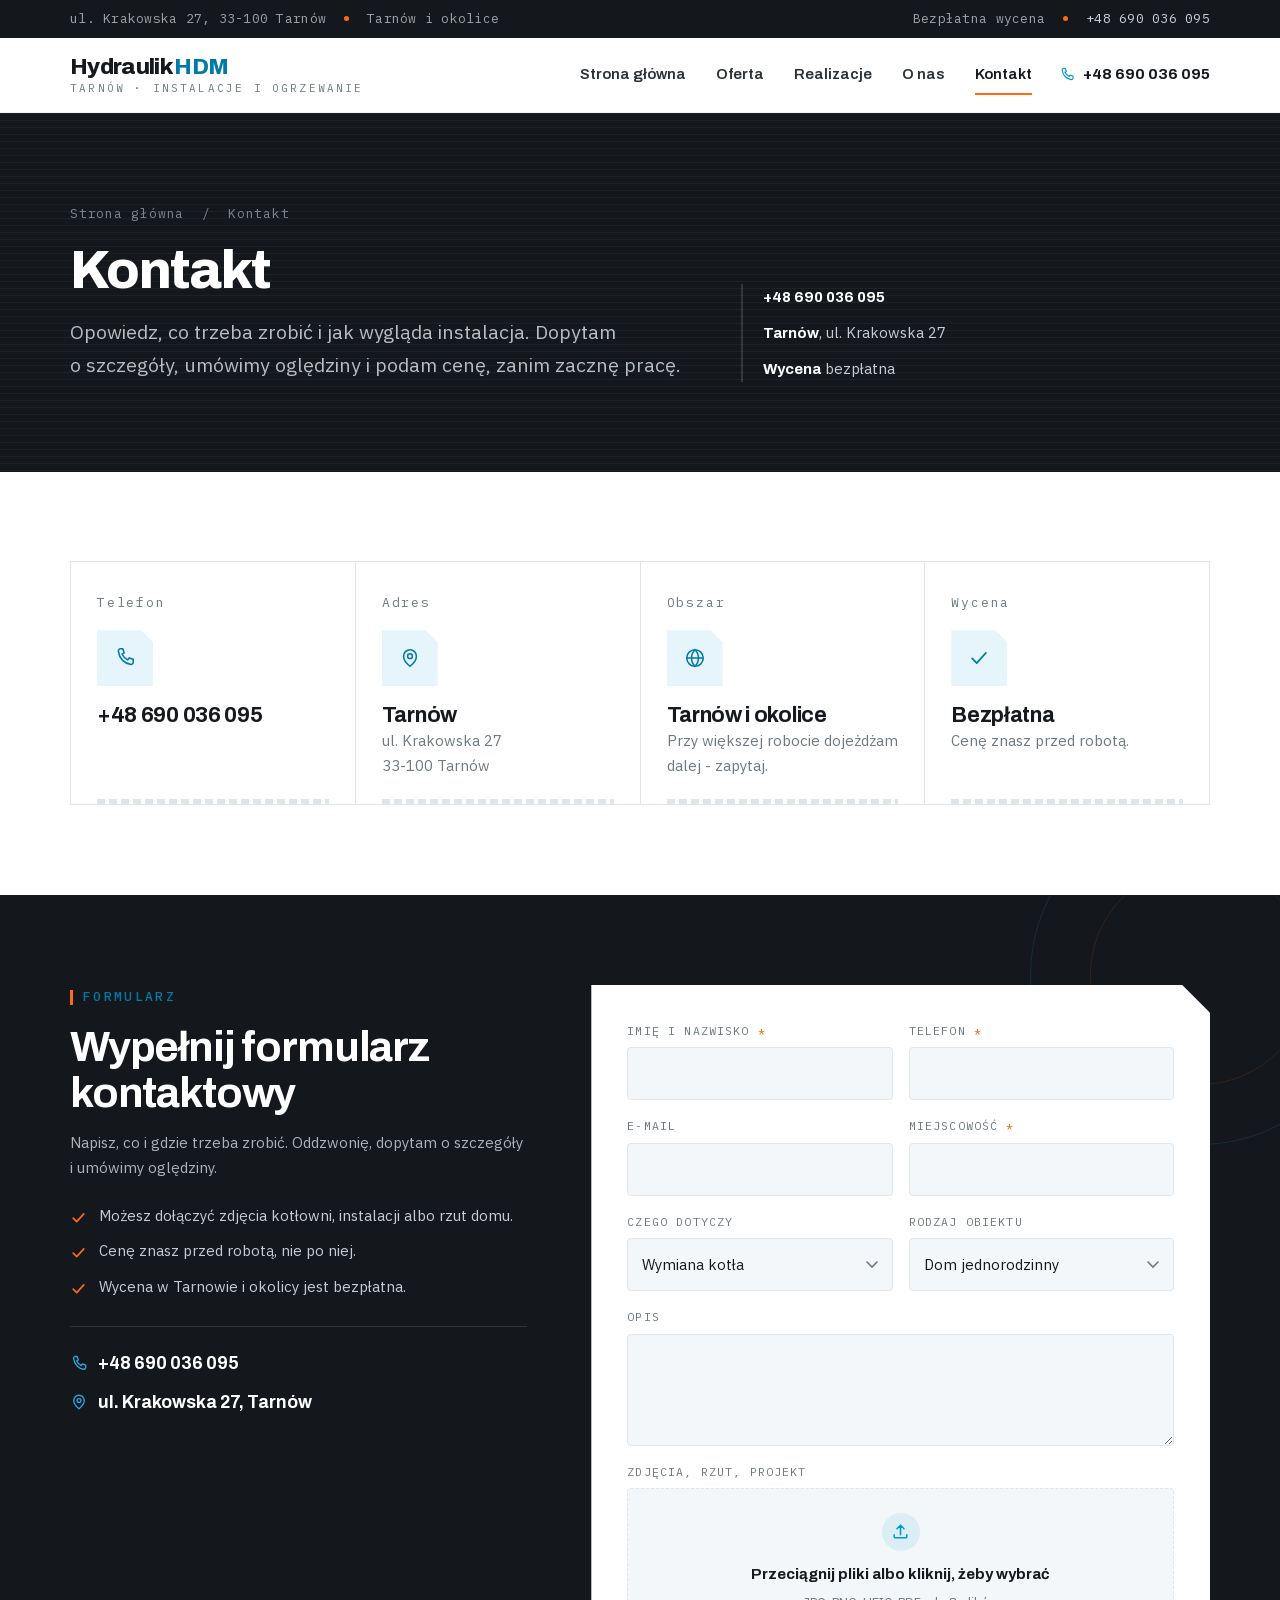
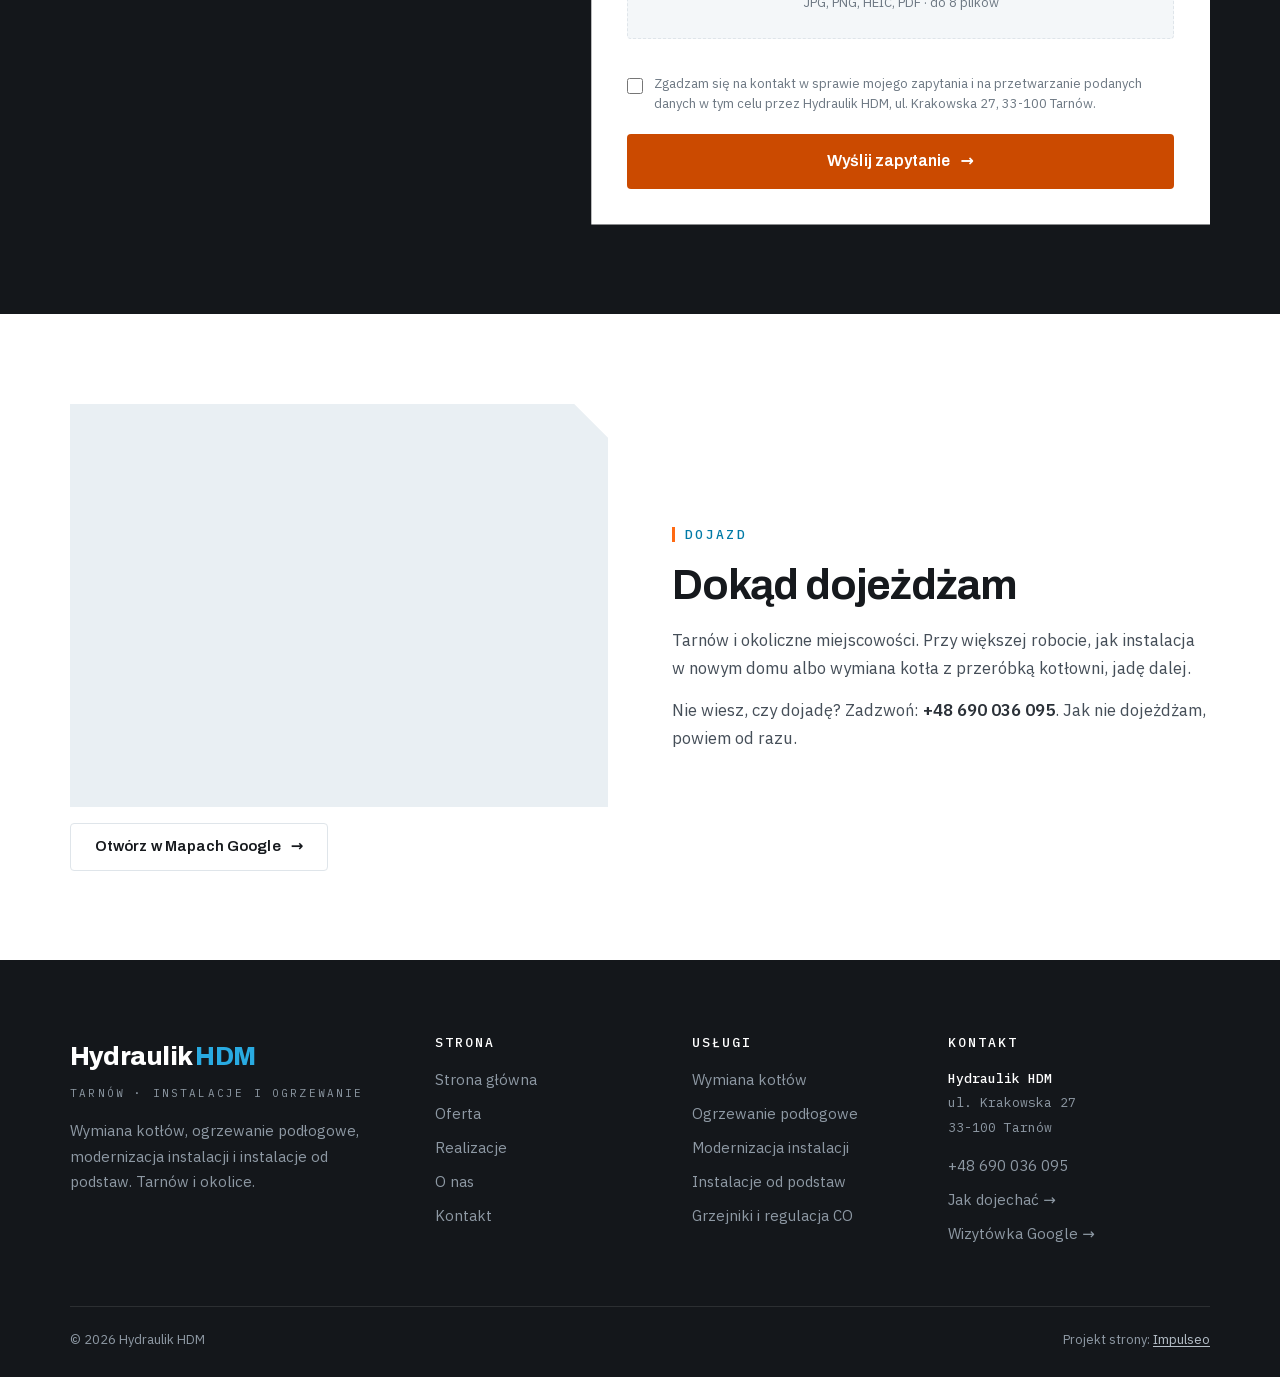
==== commit a758a80e: "[claude-edit][cmt:6d697bbe-f855-41e5-aab9-b2ba8e4a504f] Układ strony jak u KLIMA-SHORT: topbar, hero" ====
--- a/kontakt.html
+++ b/kontakt.html
@@ -2,7 +2,8 @@
 <html lang="pl">
 <head>
 <meta charset="UTF-8">
-<meta name="viewport" content="width=device-width, initial-scale=1.0">
+<meta name="viewport" content="width=device-width, initial-scale=1">
+<meta name="theme-color" content="#0098D1">
 <title>Kontakt - Hydraulik HDM</title>
 <meta name="description" content="Kontakt Hydraulik HDM - ul. Krakowska 27, 33-100 Tarnów">
 <link rel="canonical" href="https://kris20032.github.io/hydraulik-hdm/kontakt.html">
@@ -17,95 +18,235 @@
 <meta property="og:image:width" content="1200">
 <meta property="og:image:height" content="630">
 <meta name="twitter:card" content="summary_large_image">
-<link rel="preconnect" href="https://fonts.googleapis.com">
-<link rel="preconnect" href="https://fonts.gstatic.com" crossorigin>
-<link href="https://fonts.googleapis.com/css2?family=Space+Grotesk:wght@500;600;700&family=DM+Sans:opsz,wght@9..40,400;9..40,500;9..40,600&display=swap" rel="stylesheet">
-<link rel="stylesheet" href="assets/styles.css?v=78940071">
+<link rel="preload" as="font" type="font/woff2" href="assets/fonts/archivo-var-latin.woff2" crossorigin>
+<link rel="preload" as="font" type="font/woff2" href="assets/fonts/plexsans-var-latin.woff2" crossorigin>
+<link rel="stylesheet" href="assets/styles.css?v=hdm2">
 </head>
 <body>
 
+<div class="topbar">
+  <div class="wrap">
+    <div class="tb-l">
+      <span>ul. Krakowska 27, 33-100 Tarnów</span>
+      <span class="dot" aria-hidden="true"></span>
+      <span>Tarnów i&nbsp;okolice</span>
+    </div>
+    <div class="tb-r">
+      <span>Bezpłatna wycena</span>
+      <span class="dot" aria-hidden="true"></span>
+      <a href="tel:+48690036095">+48 690 036 095</a>
+    </div>
+  </div>
+</div>
+
 <header class="nav">
-  <div class="wrap nav-inner">
-    <a class="brand" href="index.html"><span class="name">Hydraulik HDM</span><span class="sub">Tarnów</span></a>
-    <nav class="nav-links">
+  <div class="wrap nav-in">
+    <a class="brand" href="index.html" aria-label="Hydraulik HDM - strona główna"><span class="brand-txt">Hydraulik <em>HDM</em></span><span class="brand-sub">Tarnów · instalacje i&nbsp;ogrzewanie</span></a>
+    <nav class="nav-links" id="menu">
+      <a href="index.html">Strona główna</a>
       <a href="oferta.html">Oferta</a>
       <a href="realizacje.html">Realizacje</a>
-      <a href="o-nas.html">O nas</a>
-      <a href="kontakt.html" class="active" aria-current="page">Kontakt</a>
-      <a href="tel:+48690036095" class="btn btn-accent">Zadzwoń +48 690 036 095</a>
+      <a href="o-nas.html">O&nbsp;nas</a>
+      <a href="kontakt.html" class="active">Kontakt</a>
+      <span class="nav-cta">
+        <a class="nav-tel" href="tel:+48690036095"><svg width="16" height="16" viewBox="0 0 24 24" fill="none" aria-hidden="true"><path d="M6.6 2h3l1.5 4.5-2.2 1.4a13 13 0 0 0 6.2 6.2l1.4-2.2L21 13.4v3A2.6 2.6 0 0 1 18.4 19 15.4 15.4 0 0 1 5 5.6 2.6 2.6 0 0 1 6.6 2Z" stroke="currentColor" stroke-width="1.7" stroke-linejoin="round"/></svg>+48 690 036 095</a>
+      </span>
     </nav>
-    <button class="nav-toggle" aria-label="Menu"><span></span><span></span><span></span></button>
+    <button class="nav-toggle" aria-label="Menu" aria-expanded="false" aria-controls="menu"><span></span><span></span><span></span></button>
   </div>
 </header>
 
 <main>
-<section class="pagehead">
-  <img src="img/g9.jpg" alt="Hydraulik HDM - Zapytaj o wycenę" width="1780" height="1128" decoding="async">
+<section class="phero">
+  <div class="wrap phero-in">
+    <div>
+      <div class="crumbs"><a href="index.html">Strona główna</a> &nbsp;/&nbsp; Kontakt</div>
+      <h1>Kontakt</h1>
+      <p>Opowiedz, co trzeba zrobić i&nbsp;jak wygląda instalacja. Dopytam o&nbsp;szczegóły, umówimy oględziny i&nbsp;podam cenę, zanim zacznę pracę.</p>
+    </div>
+    <div class="phero-facts">
+      <div><b>+48 690 036 095</b></div>
+      <div><b>Tarnów</b>, ul. Krakowska 27</div>
+      <div><b>Wycena</b> bezpłatna</div>
+    </div>
+  </div>
+</section>
+
+<section>
   <div class="wrap">
-    <span class="eyebrow">Kontakt</span>
-    <h1>Zapytaj o wycenę</h1>
-    <p>Odpowiem na pytania i przygotuję wycenę.</p>
-  </div>
-</section>
+    <div class="units g-4 reveal">
+      <article class="unit">
+        <div class="unit-n">Telefon</div>
+        <div class="unit-ico"><svg width="22" height="22" viewBox="0 0 24 24" fill="none" aria-hidden="true"><path d="M6.6 2h3l1.5 4.5-2.2 1.4a13 13 0 0 0 6.2 6.2l1.4-2.2L21 13.4v3A2.6 2.6 0 0 1 18.4 19 15.4 15.4 0 0 1 5 5.6 2.6 2.6 0 0 1 6.6 2Z" stroke="currentColor" stroke-width="1.7" stroke-linejoin="round"/></svg></div>
+        <h2><a href="tel:+48690036095">+48 690 036 095</a></h2>
+      </article>
+      <article class="unit">
+        <div class="unit-n">Adres</div>
+        <div class="unit-ico"><svg width="22" height="22" viewBox="0 0 24 24" fill="none" aria-hidden="true"><path d="M12 21s7-5.6 7-11a7 7 0 1 0-14 0c0 5.4 7 11 7 11Z" stroke="currentColor" stroke-width="1.7" stroke-linejoin="round"/><circle cx="12" cy="10" r="2.6" stroke="currentColor" stroke-width="1.7"/></svg></div>
+        <h2>Tarnów</h2>
+        <p>ul. Krakowska 27<br>33-100 Tarnów</p>
+      </article>
+      <article class="unit">
+        <div class="unit-n">Obszar</div>
+        <div class="unit-ico"><svg width="22" height="22" viewBox="0 0 24 24" fill="none" aria-hidden="true"><circle cx="12" cy="12" r="9" stroke="currentColor" stroke-width="1.7"/><path d="M3 12h18M12 3c2.6 2.6 3.8 5.6 3.8 9s-1.2 6.4-3.8 9c-2.6-2.6-3.8-5.6-3.8-9S9.4 5.6 12 3Z" stroke="currentColor" stroke-width="1.7"/></svg></div>
+        <h2>Tarnów i&nbsp;okolice</h2>
+        <p>Przy większej robocie dojeżdżam dalej - zapytaj.</p>
+      </article>
+      <article class="unit">
+        <div class="unit-n">Wycena</div>
+        <div class="unit-ico"><svg width="22" height="22" viewBox="0 0 24 24" fill="none" aria-hidden="true"><path d="m4.5 12.5 5 5 10-11" stroke="currentColor" stroke-width="1.9" stroke-linecap="round" stroke-linejoin="round"/></svg></div>
+        <h2>Bezpłatna</h2>
+        <p>Cenę znasz przed robotą.</p>
+      </article>
+    </div>
+  </div>
+</section>
+
+<section class="form-band" id="wycena">
+  <div class="wrap form-grid">
+    <div class="form-side reveal">
+      <span class="eyebrow">Formularz</span>
+      <h2>Wypełnij formularz kontaktowy</h2>
+      <p>Napisz, co i&nbsp;gdzie trzeba zrobić. Oddzwonię, dopytam o&nbsp;szczegóły i&nbsp;umówimy oględziny.</p>
+      <ul>
+        <li><svg width="17" height="17" viewBox="0 0 24 24" fill="none" aria-hidden="true"><path d="m4.5 12.5 5 5 10-11" stroke="currentColor" stroke-width="2.3" stroke-linecap="round" stroke-linejoin="round"/></svg><span>Możesz dołączyć zdjęcia kotłowni, instalacji albo rzut domu.</span></li>
+        <li><svg width="17" height="17" viewBox="0 0 24 24" fill="none" aria-hidden="true"><path d="m4.5 12.5 5 5 10-11" stroke="currentColor" stroke-width="2.3" stroke-linecap="round" stroke-linejoin="round"/></svg><span>Cenę znasz przed robotą, nie po niej.</span></li>
+        <li><svg width="17" height="17" viewBox="0 0 24 24" fill="none" aria-hidden="true"><path d="m4.5 12.5 5 5 10-11" stroke="currentColor" stroke-width="2.3" stroke-linecap="round" stroke-linejoin="round"/></svg><span>Wycena w&nbsp;Tarnowie i&nbsp;okolicy jest bezpłatna.</span></li>
+      </ul>
+      <div class="direct">
+        <a href="tel:+48690036095"><svg width="18" height="18" viewBox="0 0 24 24" fill="none" aria-hidden="true"><path d="M6.6 2h3l1.5 4.5-2.2 1.4a13 13 0 0 0 6.2 6.2l1.4-2.2L21 13.4v3A2.6 2.6 0 0 1 18.4 19 15.4 15.4 0 0 1 5 5.6 2.6 2.6 0 0 1 6.6 2Z" stroke="currentColor" stroke-width="1.7" stroke-linejoin="round"/></svg>+48 690 036 095</a>
+        <a href="https://www.google.com/maps/place/Hydraulik+HDM/@50.0208455,20.9700843,17z/data=!3m1!4b1!4m6!3m5!1s0x473d839fccb469c5:0x5fa55c6d5a12c01b!8m2!3d50.0208455!4d20.9700843!16s%2Fg%2F11zflmy1br" target="_blank" rel="noopener"><svg width="18" height="18" viewBox="0 0 24 24" fill="none" aria-hidden="true"><path d="M12 21s7-5.6 7-11a7 7 0 1 0-14 0c0 5.4 7 11 7 11Z" stroke="currentColor" stroke-width="1.7" stroke-linejoin="round"/><circle cx="12" cy="10" r="2.6" stroke="currentColor" stroke-width="1.7"/></svg>ul. Krakowska 27, Tarnów</a>
+      </div>
+    </div>
+
+    <form class="quote reveal" action="#" method="post" enctype="multipart/form-data" novalidate>
+      <div class="hp" aria-hidden="true"><label for="strona">Nie wypełniaj tego pola</label><input id="strona" name="strona" type="text" tabindex="-1" autocomplete="off"></div>
+      <div class="f-row">
+        <div class="field"><label for="imie">Imię i&nbsp;nazwisko <span class="req">*</span></label><input id="imie" name="imie" type="text" required autocomplete="name"></div>
+        <div class="field"><label for="tel">Telefon <span class="req">*</span></label><input id="tel" name="telefon" type="tel" required autocomplete="tel" inputmode="tel"></div>
+      </div>
+      <div class="f-row">
+        <div class="field"><label for="email">E-mail</label><input id="email" name="email" type="email" autocomplete="email"></div>
+        <div class="field"><label for="miasto">Miejscowość <span class="req">*</span></label><input id="miasto" name="miasto" type="text" required></div>
+      </div>
+      <div class="f-row">
+        <div class="field">
+          <label for="zakres">Czego dotyczy</label>
+          <select id="zakres" name="zakres">
+            <option>Wymiana kotła</option>
+            <option>Ogrzewanie podłogowe</option>
+            <option>Modernizacja instalacji</option>
+            <option>Instalacja od podstaw (budowa)</option>
+            <option>Grzejniki lub regulacja CO</option>
+            <option>Inne / nie wiem, potrzebuję porady</option>
+          </select>
+        </div>
+        <div class="field">
+          <label for="obiekt">Rodzaj obiektu</label>
+          <select id="obiekt" name="obiekt">
+            <option>Dom jednorodzinny</option>
+            <option>Dom w&nbsp;budowie</option>
+            <option>Mieszkanie</option>
+            <option>Lokal usługowy lub biuro</option>
+          </select>
+        </div>
+      </div>
+      <div class="field">
+        <label for="opis">Opis</label>
+        <textarea id="opis" name="opis"></textarea>
+      </div>
+      <div class="field">
+        <label>Zdjęcia, rzut, projekt</label>
+        <div class="drop">
+          <input type="file" name="zalaczniki[]" multiple accept="image/*,.pdf,.heic" aria-label="Dodaj pliki">
+          <div class="di"><svg width="19" height="19" viewBox="0 0 24 24" fill="none" aria-hidden="true"><path d="M12 16V4m0 0L7.5 8.5M12 4l4.5 4.5M4 16v2.5A1.5 1.5 0 0 0 5.5 20h13a1.5 1.5 0 0 0 1.5-1.5V16" stroke="currentColor" stroke-width="1.9" stroke-linecap="round" stroke-linejoin="round"/></svg></div>
+          <div class="dt">Przeciągnij pliki albo kliknij, żeby wybrać</div>
+          <div class="ds">JPG, PNG, HEIC, PDF · do 8 plików</div>
+        </div>
+        <ul class="filelist"></ul>
+      </div>
+      <div class="consent">
+        <input type="checkbox" id="zgoda" name="zgoda" required>
+        <label for="zgoda">Zgadzam się na kontakt w&nbsp;sprawie mojego zapytania i&nbsp;na przetwarzanie podanych danych w&nbsp;tym celu przez Hydraulik HDM, ul. Krakowska 27, 33-100 Tarnów.</label>
+      </div>
+      <button type="submit" class="btn btn-amber btn-lg" style="width:100%">Wyślij zapytanie <span class="arr">→</span></button>
+      <div class="form-msg" role="status"></div>
+    </form>
+  </div>
+</section>
+
 <section>
-  <div class="wrap contact-grid">
-    <div class="reveal">
-      <span class="eyebrow">Dane kontaktowe</span>
-      <h2 style="margin:var(--space-4) 0 var(--space-6)">Hydraulik HDM</h2>
-      <div class="info-list">
-        <div class="info-row"><div class="ic"><svg class="ico-tel" width="16" height="16" viewBox="0 0 24 24" fill="none" aria-hidden="true"><path d="M6.6 10.8a15.5 15.5 0 0 0 6.6 6.6l2.2-2.2a1 1 0 0 1 1-.24 11.4 11.4 0 0 0 3.6.58 1 1 0 0 1 1 1V20a1 1 0 0 1-1 1A17 17 0 0 1 3 4a1 1 0 0 1 1-1h3.5a1 1 0 0 1 1 1c0 1.25.2 2.46.58 3.6a1 1 0 0 1-.25 1l-2.23 2.2Z" fill="currentColor"/></svg></div><div><div class="lbl">Telefon</div><a class="val" href="tel:+48690036095">+48 690 036 095</a></div></div>
-        <div class="info-row"><div class="ic"><svg class="ico-pin" width="16" height="16" viewBox="0 0 24 24" fill="none" aria-hidden="true"><path d="M12 21s7-6.1 7-11.5A7 7 0 0 0 5 9.5C5 14.9 12 21 12 21Z" stroke="currentColor" stroke-width="1.6" fill="none"/><circle cx="12" cy="9.5" r="2.4" fill="currentColor"/></svg></div><div><div class="lbl">Adres</div><div class="val">ul. Krakowska 27, 33-100 Tarnów</div></div></div>
-      </div>
-    </div>
-    <div class="reveal">
-      <div class="form">
-        <h3 style="margin-bottom:var(--space-4)">Najszybciej telefonicznie</h3>
-        <p class="muted" style="margin-bottom:var(--space-5)">Zadzwoń, opisz pomysł, a ja powiem, co i jak. Bez zobowiązań.</p>
-        <a href="tel:+48690036095" class="btn btn-accent" style="justify-content:center">Zadzwoń: +48 690 036 095 <span class="arr">→</span></a>
-      </div>
-    </div>
-  </div>
-</section>
-<section style="padding-top:0">
-  <div class="wrap reveal">
-    <iframe class="map" title="Hydraulik HDM - Tarnów" src="https://maps.google.com/maps?q=50.0208455%2C20.9700843&z=15&output=embed" loading="lazy" referrerpolicy="no-referrer-when-downgrade"></iframe>
-  </div>
-</section>
+  <div class="wrap split">
+    <div class="split-art reveal">
+      <div class="mapa">
+        <iframe title="Hydraulik HDM na mapie Google - ul. Krakowska 27, Tarnów" width="800" height="600"
+          src="https://maps.google.com/maps?q=50.0208455%2C20.9700843&amp;hl=pl&amp;z=13&amp;output=embed"
+          loading="lazy" referrerpolicy="no-referrer-when-downgrade"></iframe>
+      </div>
+      <a class="btn btn-ghost mt-s" href="https://www.google.com/maps/place/Hydraulik+HDM/@50.0208455,20.9700843,17z/data=!3m1!4b1!4m6!3m5!1s0x473d839fccb469c5:0x5fa55c6d5a12c01b!8m2!3d50.0208455!4d20.9700843!16s%2Fg%2F11zflmy1br" target="_blank" rel="noopener">Otwórz w&nbsp;Mapach Google <span class="arr">→</span></a>
+    </div>
+    <div class="split-copy reveal">
+      <span class="eyebrow">Dojazd</span>
+      <h2>Dokąd dojeżdżam</h2>
+      <div class="prose">
+        <p>Tarnów i&nbsp;okoliczne miejscowości. Przy większej robocie, jak instalacja w&nbsp;nowym domu albo wymiana kotła z&nbsp;przeróbką kotłowni, jadę dalej.</p>
+        <p>Nie wiesz, czy dojadę? Zadzwoń: <a href="tel:+48690036095"><b>+48 690 036 095</b></a>. Jak nie dojeżdżam, powiem od razu.</p>
+      </div>
+    </div>
+  </div>
+</section>
+
 </main>
 
 <footer>
   <div class="wrap">
     <div class="foot-grid">
       <div class="foot-brand">
-        <div class="name">Hydraulik HDM</div>
-        <p>Wymiana kotłów, ogrzewanie podłogowe i instalacje od podstaw. Ty mówisz, co chcesz zrobić - ja mówię, ile i kiedy.</p>
+        <div class="brand-txt">Hydraulik <em>HDM</em></div>
+        <div class="brand-sub">Tarnów · instalacje i&nbsp;ogrzewanie</div>
+        <p>Wymiana kotłów, ogrzewanie podłogowe, modernizacja instalacji i&nbsp;instalacje od podstaw. Tarnów i&nbsp;okolice.</p>
       </div>
       <div class="foot-col">
-        <h4>Nawigacja</h4>
+        <h3>Strona</h3>
+        <a href="index.html">Strona główna</a>
         <a href="oferta.html">Oferta</a>
         <a href="realizacje.html">Realizacje</a>
-        <a href="o-nas.html">O nas</a>
+        <a href="o-nas.html">O&nbsp;nas</a>
         <a href="kontakt.html">Kontakt</a>
       </div>
       <div class="foot-col">
-        <h4>Kontakt</h4>
-        <a href="tel:+48690036095">+48 690 036 095</a>
-        <p>ul. Krakowska 27, 33-100 Tarnów</p>
-        <a href="https://www.google.com/maps/place/Hydraulik+HDM/@50.0208455,20.9700843,17z/data=!3m1!4b1!4m6!3m5!1s0x473d839fccb469c5:0x5fa55c6d5a12c01b!8m2!3d50.0208455!4d20.9700843!16s%2Fg%2F11zflmy1br" target="_blank" rel="noopener">Jak dojechać →</a>
-      <div class="foot-soc">
-        <a class="soc" href="https://www.google.com/maps/place/?q=place_id:ChIJxWm0zJ-DPUcRG8AqWm1cpV8" target="_blank" rel="noopener" aria-label="Google - Hydraulik HDM"><svg viewBox="0 0 24 24" aria-hidden="true" focusable="false"><path d="M12.48 10.92v3.28h7.84c-.24 1.84-.853 3.187-1.787 4.133-1.147 1.147-2.933 2.4-6.053 2.4-4.827 0-8.6-3.893-8.6-8.72s3.773-8.72 8.6-8.72c2.6 0 4.507 1.027 5.907 2.347l2.307-2.307C18.747 1.44 16.133 0 12.48 0 5.867 0 .307 5.387.307 12s5.56 12 12.173 12c3.573 0 6.267-1.173 8.373-3.36 2.16-2.16 2.84-5.213 2.84-7.667 0-.76-.053-1.467-.173-2.053H12.48z" fill="currentColor"/></svg></a>
-      </div>
+        <h3>Usługi</h3>
+        <a href="oferta.html#kotly">Wymiana kotłów</a>
+        <a href="oferta.html#podlogowka">Ogrzewanie podłogowe</a>
+        <a href="oferta.html#modernizacja">Modernizacja instalacji</a>
+        <a href="oferta.html#od-podstaw">Instalacje od podstaw</a>
+        <a href="oferta.html#grzejniki">Grzejniki i&nbsp;regulacja CO</a>
+      </div>
+      <div class="foot-col">
+        <h3>Kontakt</h3>
+        <div class="foot-nap">
+          <b>Hydraulik HDM</b><br>
+          ul. Krakowska 27<br>
+          33-100 Tarnów
+        </div>
+        <p style="margin-top:12px"><a href="tel:+48690036095">+48 690 036 095</a></p>
+        <p><a href="https://www.google.com/maps/place/Hydraulik+HDM/@50.0208455,20.9700843,17z/data=!3m1!4b1!4m6!3m5!1s0x473d839fccb469c5:0x5fa55c6d5a12c01b!8m2!3d50.0208455!4d20.9700843!16s%2Fg%2F11zflmy1br" target="_blank" rel="noopener">Jak dojechać →</a></p>
+        <p><a class="soc" href="https://www.google.com/maps/place/?q=place_id:ChIJxWm0zJ-DPUcRG8AqWm1cpV8" target="_blank" rel="noopener">Wizytówka Google →</a></p>
       </div>
     </div>
     <div class="foot-bot">
-      <span>© 2026 Hydraulik HDM</span>
+      <span>© <span data-year>2026</span> Hydraulik HDM</span>
       <span>Projekt strony: <a class="foot-credit" href="https://impulseo.pl" target="_blank" rel="noopener">Impulseo</a></span>
     </div>
   </div>
 </footer>
-<div class="sticky-call"><a class="sc-call" href="tel:+48690036095"><svg class="ico-tel" width="16" height="16" viewBox="0 0 24 24" fill="none" aria-hidden="true"><path d="M6.6 10.8a15.5 15.5 0 0 0 6.6 6.6l2.2-2.2a1 1 0 0 1 1-.24 11.4 11.4 0 0 0 3.6.58 1 1 0 0 1 1 1V20a1 1 0 0 1-1 1A17 17 0 0 1 3 4a1 1 0 0 1 1-1h3.5a1 1 0 0 1 1 1c0 1.25.2 2.46.58 3.6a1 1 0 0 1-.25 1l-2.23 2.2Z" fill="currentColor"/></svg> Zadzwoń</a><a class="sc-quote" href="kontakt.html">Zadzwoń: +48 690 036 095</a></div>
+
+<div class="callbar sticky-call">
+  <a href="tel:+48690036095" class="btn btn-ink">Zadzwoń</a>
+  <a href="kontakt.html#wycena" class="btn btn-amber">Zapytaj o&nbsp;wycenę</a>
+</div>
 <div class="demo-wazne" data-do="2026-10-26" data-cykl="3" hidden><svg class="dw-ico" width="13" height="13" viewBox="0 0 24 24" fill="none" aria-hidden="true"><circle cx="12" cy="12" r="8.6" stroke="currentColor" stroke-width="1.8"/><path d="M12 7.2V12l3.3 2" stroke="currentColor" stroke-width="1.8" stroke-linecap="round"/></svg><span class="dw-txt"></span></div>
 
-<script src="assets/main.js"></script>
+<script src="assets/main.js?v=hdm2" defer></script>
 </body>
 </html>
--- a/assets/styles.css
+++ b/assets/styles.css
@@ -1,1849 +1,756 @@
+@font-face{font-family:'Archivo';font-style:normal;font-weight:500 800;font-display:swap;src:url(fonts/archivo-var-latin-ext.woff2) format('woff2');unicode-range:U+0100-02BA, U+02BD-02C5, U+02C7-02CC, U+02CE-02D7, U+02DD-02FF, U+0304, U+0308, U+0329, U+1D00-1DBF, U+1E00-1E9F, U+1EF2-1EFF, U+2020, U+20A0-20AB, U+20AD-20C0, U+2113, U+2C60-2C7F, U+A720-A7FF}
+@font-face{font-family:'Archivo';font-style:normal;font-weight:500 800;font-display:swap;src:url(fonts/archivo-var-latin.woff2) format('woff2');unicode-range:U+0000-00FF, U+0131, U+0152-0153, U+02BB-02BC, U+02C6, U+02DA, U+02DC, U+0304, U+0308, U+0329, U+2000-206F, U+20AC, U+2122, U+2191, U+2193, U+2212, U+2215, U+FEFF, U+FFFD}
+@font-face{font-family:'IBM Plex Sans';font-style:normal;font-weight:400 700;font-display:swap;src:url(fonts/plexsans-var-latin-ext.woff2) format('woff2');unicode-range:U+0100-02BA, U+02BD-02C5, U+02C7-02CC, U+02CE-02D7, U+02DD-02FF, U+0304, U+0308, U+0329, U+1D00-1DBF, U+1E00-1E9F, U+1EF2-1EFF, U+2020, U+20A0-20AB, U+20AD-20C0, U+2113, U+2C60-2C7F, U+A720-A7FF}
+@font-face{font-family:'IBM Plex Sans';font-style:normal;font-weight:400 700;font-display:swap;src:url(fonts/plexsans-var-latin.woff2) format('woff2');unicode-range:U+0000-00FF, U+0131, U+0152-0153, U+02BB-02BC, U+02C6, U+02DA, U+02DC, U+0304, U+0308, U+0329, U+2000-206F, U+20AC, U+2122, U+2191, U+2193, U+2212, U+2215, U+FEFF, U+FFFD}
+@font-face{font-family:'IBM Plex Mono';font-style:normal;font-weight:400;font-display:swap;src:url(fonts/plexmono-400-latin-ext.woff2) format('woff2');unicode-range:U+0100-02BA, U+02BD-02C5, U+02C7-02CC, U+02CE-02D7, U+02DD-02FF, U+0304, U+0308, U+0329, U+1D00-1DBF, U+1E00-1E9F, U+1EF2-1EFF, U+2020, U+20A0-20AB, U+20AD-20C0, U+2113, U+2C60-2C7F, U+A720-A7FF}
+@font-face{font-family:'IBM Plex Mono';font-style:normal;font-weight:400;font-display:swap;src:url(fonts/plexmono-400-latin.woff2) format('woff2');unicode-range:U+0000-00FF, U+0131, U+0152-0153, U+02BB-02BC, U+02C6, U+02DA, U+02DC, U+0304, U+0308, U+0329, U+2000-206F, U+20AC, U+2122, U+2191, U+2193, U+2212, U+2215, U+FEFF, U+FFFD}
+@font-face{font-family:'IBM Plex Mono';font-style:normal;font-weight:500;font-display:swap;src:url(fonts/plexmono-500-latin-ext.woff2) format('woff2');unicode-range:U+0100-02BA, U+02BD-02C5, U+02C7-02CC, U+02CE-02D7, U+02DD-02FF, U+0304, U+0308, U+0329, U+1D00-1DBF, U+1E00-1E9F, U+1EF2-1EFF, U+2020, U+20A0-20AB, U+20AD-20C0, U+2113, U+2C60-2C7F, U+A720-A7FF}
+@font-face{font-family:'IBM Plex Mono';font-style:normal;font-weight:500;font-display:swap;src:url(fonts/plexmono-500-latin.woff2) format('woff2');unicode-range:U+0000-00FF, U+0131, U+0152-0153, U+02BB-02BC, U+02C6, U+02DA, U+02DC, U+0304, U+0308, U+0329, U+2000-206F, U+20AC, U+2122, U+2191, U+2193, U+2212, U+2215, U+FEFF, U+FFFD}
+@font-face{font-family:'IBM Plex Mono';font-style:normal;font-weight:600;font-display:swap;src:url(fonts/plexmono-600-latin-ext.woff2) format('woff2');unicode-range:U+0100-02BA, U+02BD-02C5, U+02C7-02CC, U+02CE-02D7, U+02DD-02FF, U+0304, U+0308, U+0329, U+1D00-1DBF, U+1E00-1E9F, U+1EF2-1EFF, U+2020, U+20A0-20AB, U+20AD-20C0, U+2113, U+2C60-2C7F, U+A720-A7FF}
+@font-face{font-family:'IBM Plex Mono';font-style:normal;font-weight:600;font-display:swap;src:url(fonts/plexmono-600-latin.woff2) format('woff2');unicode-range:U+0000-00FF, U+0131, U+0152-0153, U+02BB-02BC, U+02C6, U+02DA, U+02DC, U+0304, U+0308, U+0329, U+2000-206F, U+20AC, U+2122, U+2191, U+2193, U+2212, U+2215, U+FEFF, U+FFFD}
+
+/* ============================================================================
+   Hydraulik HDM - Tarnów.
+   Paleta: błękit + grafit + pomarańcz jako kontra.
+   Kształt sygnaturowy: ścięty prawy górny róg (clip-path) + motyw "żaluzji".
+   Projekt i wykonanie: Impulseo (impulseo.pl)
+   ========================================================================== */
+
+:root{
+  /* --- kolory marki (z logo) --- */
+  --blue:#0098D1;
+  --blue-d:#007AA7;
+  --blue-l:#29ABE2;
+  --blue-05:rgba(0,152,209,.05);
+  --blue-10:rgba(0,152,209,.10);
+  --blue-20:rgba(0,152,209,.22);
+
+  /* --- kontra --- */
+  --amber:#FF6A13;
+  --amber-d:#DE5200;
+  --amber-t:#CB4A00;   /* pomarańcz o kontraście AA - tekst i przyciski */
+  --amber-10:rgba(255,106,19,.10);
+  --amber-20:rgba(255,106,19,.22);
+
+  /* --- grafit i szarości --- */
+  --ink:#16191D;
+  --ink-2:#2B3138;
+  --body:#454E58;
+  --muted:#6D7883;
+  --line:#DFE5EA;
+  --line-2:#EDF1F4;
+
+  /* --- tła --- */
+  --paper:#FFFFFF;
+  --mist:#F4F7F9;
+  --mist-2:#E9EFF3;
+  --char:#14171B;
+  --char-2:#1D2228;
+
+  /* --- typografia --- */
+  --ff:'IBM Plex Sans',system-ui,-apple-system,'Segoe UI',Roboto,Arial,sans-serif;
+  --fd:'Archivo',var(--ff);
+  --fm:'IBM Plex Mono','SF Mono',Menlo,Consolas,monospace;
+
+  --t-h1:clamp(2.35rem,1.55rem + 3.3vw,4.15rem);
+  --t-h2:clamp(1.72rem,1.34rem + 1.6vw,2.7rem);
+  --t-h3:clamp(1.16rem,1.08rem + .34vw,1.38rem);
+  --t-lead:clamp(1.06rem,1rem + .28vw,1.24rem);
+  --t-body:1.0425rem;
+  --t-sm:.9375rem;
+  --t-xs:.8125rem;
+
+  /* --- rytm --- */
+  --wrap:1220px;
+  --gut:clamp(20px,4vw,40px);
+  --sec:clamp(58px,7vw,110px);
+
+  --r:4px;          /* promień bazowy - celowo mały, techniczny */
+  --cut:22px;       /* ścięcie rogu */
+  --sh:0 1px 2px rgba(20,25,32,.04),0 14px 34px -18px rgba(20,25,32,.24);
+  --sh-l:0 2px 6px rgba(20,25,32,.05),0 34px 70px -32px rgba(20,25,32,.34);
+  --ease:cubic-bezier(.22,.61,.36,1);
+}
+
+*,*::before,*::after{box-sizing:border-box;margin:0;padding:0}
+html{scroll-behavior:smooth;scroll-padding-top:104px;-webkit-text-size-adjust:100%}
+body{
+  font-family:var(--ff);font-size:var(--t-body);line-height:1.68;
+  color:var(--body);background:var(--paper);
+  -webkit-font-smoothing:antialiased;text-rendering:optimizeLegibility;
+  overflow-x:hidden;
+}
+img,svg,video{max-width:100%;display:block;height:auto}
+a{color:inherit;text-decoration:none}
+button,input,select,textarea{font:inherit;color:inherit}
+::selection{background:var(--blue);color:#fff}
+:focus-visible{outline:2px solid var(--amber);outline-offset:3px;border-radius:2px}
+
+h1,h2,h3,h4{font-family:var(--fd);color:var(--ink);line-height:1.1;letter-spacing:-.022em;font-weight:700}
+h1{font-size:var(--t-h1);font-weight:800;letter-spacing:-.032em}
+h2{font-size:var(--t-h2);letter-spacing:-.028em}
+h3{font-size:var(--t-h3);letter-spacing:-.014em}
+h4{font-size:1.02rem;letter-spacing:-.01em}
+p{max-width:68ch}
+strong,b{font-weight:600;color:var(--ink-2)}
+
+.wrap{width:100%;max-width:var(--wrap);margin-inline:auto;padding-inline:var(--gut)}
+.wrap-n{max-width:960px}
+section{position:relative;padding-block:var(--sec)}
+.pad-0{padding-block:0}
+.bg-mist{background:var(--mist)}
+.bg-dark{background:var(--char);color:#C6CDD5}
+.bg-dark h2,.bg-dark h3,.bg-dark h4{color:#fff}
+.bg-dark strong{color:#fff}
+
+/* ---------- motyw „żaluzji": powtarzalne poziome szczeliny ---------- */
+.louvre{
+  height:14px;
+  background:repeating-linear-gradient(180deg,var(--ink) 0 2px,transparent 2px 5px);
+  opacity:.16;
+}
+.louvre-a{background:repeating-linear-gradient(180deg,var(--amber) 0 2px,transparent 2px 5px);opacity:.5}
+.louvre-b{background:repeating-linear-gradient(180deg,var(--blue) 0 2px,transparent 2px 5px);opacity:.45}
+
+/* ---------- nagłówki sekcji: dwukolumnowe, nie wyśrodkowane ---------- */
+.eyebrow{
+  display:inline-flex;align-items:center;gap:10px;
+  font-family:var(--fm);font-size:var(--t-xs);font-weight:500;
+  letter-spacing:.18em;text-transform:uppercase;color:var(--blue-d);margin-bottom:16px;
+}
+.eyebrow::before{content:"";width:3px;height:15px;background:var(--amber);flex:none}
+.eyebrow-a{color:var(--amber-t)}
+.eyebrow-a::before{background:var(--blue)}
+.bg-dark .eyebrow{color:var(--blue-l)}
+
+.head{display:grid;grid-template-columns:minmax(0,1.05fr) minmax(0,.95fr);gap:clamp(20px,4vw,64px);align-items:end;margin-bottom:clamp(32px,4vw,54px)}
+.head > p{color:var(--muted);font-size:var(--t-lead);max-width:52ch;padding-bottom:4px}
+.head.solo{grid-template-columns:1fr;max-width:780px}
+@media(max-width:860px){.head{grid-template-columns:1fr;gap:16px;align-items:start}}
+
+/* ---------- przyciski ---------- */
+.btn{
+  display:inline-flex;align-items:center;justify-content:center;gap:10px;
+  font-family:var(--fd);font-weight:600;font-size:var(--t-sm);letter-spacing:.005em;
+  padding:14px 24px;border:1.5px solid transparent;border-radius:var(--r);
+  cursor:pointer;transition:all .2s var(--ease);white-space:nowrap;line-height:1.15;
+}
+.btn .arr{transition:transform .2s var(--ease)}
+.btn:hover .arr{transform:translateX(4px)}
+.btn-primary{background:var(--blue-d);color:#fff}
+.btn-primary:hover{background:#00688F}
+.btn-amber{background:var(--amber-t);color:#fff}
+.btn-amber:hover{background:#A83E00}
+.btn-ink{background:var(--ink);color:#fff}
+.btn-ink:hover{background:#000}
+.btn-ghost{border-color:var(--line);color:var(--ink);background:transparent}
+.btn-ghost:hover{border-color:var(--ink);background:var(--ink);color:#fff}
+.btn-light{background:#fff;color:var(--ink)}
+.btn-light:hover{background:var(--mist-2)}
+.btn-on-dark{border-color:rgba(255,255,255,.3);color:#fff}
+.btn-on-dark:hover{background:#fff;color:var(--ink);border-color:#fff}
+.btn-lg{padding:17px 30px;font-size:1rem}
+.btn-sm{padding:10px 17px;font-size:var(--t-xs)}
+
+/* ---------- pasek górny + nawigacja ---------- */
+.topbar{background:var(--char);color:#9AA5AF;font-size:var(--t-xs);font-family:var(--fm);letter-spacing:.02em}
+.topbar .wrap{display:flex;justify-content:space-between;align-items:center;gap:16px;min-height:38px;flex-wrap:wrap}
+.topbar a{color:#CFD6DD;transition:color .2s}
+.topbar a:hover{color:var(--blue-l)}
+.topbar .tb-l,.topbar .tb-r{display:flex;align-items:center;gap:18px;flex-wrap:wrap}
+.topbar .dot{width:5px;height:5px;border-radius:50%;background:var(--amber);flex:none}
+@media(max-width:720px){.topbar .tb-l{display:none}.topbar .wrap{justify-content:center}}
+
+.nav{position:sticky;top:0;z-index:60;background:rgba(255,255,255,.94);backdrop-filter:blur(14px);border-bottom:1px solid var(--line-2);transition:box-shadow .25s}
+.nav.stuck{box-shadow:0 6px 24px -16px rgba(20,25,32,.45)}
+.nav-in{display:flex;align-items:center;justify-content:space-between;gap:22px;min-height:74px}
+.brand img{height:44px;width:auto}
+.nav-links{display:flex;align-items:center;gap:4px}
+.nav-links > a{
+  position:relative;font-family:var(--fd);font-weight:600;font-size:var(--t-sm);
+  color:var(--ink-2);padding:9px 13px;border-radius:var(--r);transition:color .2s;
+}
+.nav-links > a::after{content:"";position:absolute;left:13px;right:13px;bottom:2px;height:2px;background:var(--amber);transform:scaleX(0);transform-origin:left;transition:transform .22s var(--ease)}
+.nav-links > a:hover{color:var(--ink)}
+.nav-links > a:hover::after,.nav-links > a.active::after{transform:scaleX(1)}
+.nav-links > a.active{color:var(--ink)}
+.nav-cta{display:flex;align-items:center;gap:10px;margin-left:10px}
+.nav-tel{display:inline-flex;align-items:center;gap:8px;font-family:var(--fd);font-weight:700;color:var(--ink);font-size:.96rem}
+.nav-tel svg{color:var(--blue)}
+.nav-toggle{display:none;width:44px;height:44px;border:1px solid var(--line);border-radius:var(--r);background:#fff;flex-direction:column;justify-content:center;align-items:center;gap:5px;cursor:pointer}
+.nav-toggle span{display:block;width:19px;height:2px;background:var(--ink);transition:.25s var(--ease)}
+.nav-toggle.open span:nth-child(1){transform:translateY(7px) rotate(45deg)}
+.nav-toggle.open span:nth-child(2){opacity:0}
+.nav-toggle.open span:nth-child(3){transform:translateY(-7px) rotate(-45deg)}
+@media(max-width:1040px){
+  .nav-toggle{display:flex}
+  /* UWAGA: .nav ma backdrop-filter, który tworzy blok zawierający dla position:fixed.
+     Dlatego panel jest pozycjonowany absolutnie względem samego nagłówka. */
+  .nav-links{
+    position:absolute;top:100%;left:0;right:0;background:#fff;flex-direction:column;
+    align-items:stretch;gap:0;padding:12px var(--gut) 30px;border-top:1px solid var(--line);
+    max-height:calc(100vh - 74px);max-height:calc(100dvh - 74px);
+    box-shadow:0 18px 32px -22px rgba(20,25,32,.5);
+    transform:translateY(-8px);opacity:0;pointer-events:none;transition:.24s var(--ease);overflow-y:auto;
+  }
+  .nav-links.open{transform:none;opacity:1;pointer-events:auto}
+  .nav-links > a{padding:15px 4px;border-bottom:1px solid var(--line-2);border-radius:0;font-size:1.06rem}
+  .nav-links > a::after{display:none}
+  .nav-cta{margin:18px 0 0;flex-direction:column;align-items:stretch}
+  .nav-cta .btn{width:100%}
+  .nav-tel{justify-content:center;padding:10px 0}
+}
+
+/* ---------- HERO - asymetryczny, karta nachodzi na zdjęcie ---------- */
+.hero{position:relative;background:var(--char);overflow:hidden}
+.hero-media{position:absolute;inset:0}
+.hero-media img{width:100%;height:100%;object-fit:cover;object-position:60% 50%}
+.hero-media::after{
+  content:"";position:absolute;inset:0;
+  background:linear-gradient(100deg,rgba(12,15,19,.93) 0%,rgba(12,15,19,.82) 34%,rgba(12,15,19,.30) 62%,rgba(12,15,19,.12) 100%);
+}
+.hero-in{position:relative;z-index:2;padding-block:clamp(64px,9vw,132px) clamp(96px,11vw,150px);display:grid;grid-template-columns:minmax(0,1fr) minmax(0,.72fr);gap:40px;align-items:center}
+@media(max-width:1000px){.hero-in{grid-template-columns:1fr}}
+.hero-copy{max-width:660px}
+.hero-copy .eyebrow{color:var(--blue-l)}
+.hero h1{color:#fff;margin-bottom:20px}
+.hero h1 em{font-style:normal;color:var(--blue-l)}
+.hero-lead{font-size:var(--t-lead);color:#D3DAE1;max-width:56ch;margin-bottom:30px}
+.hero-actions{display:flex;flex-wrap:wrap;gap:12px;margin-bottom:28px}
+.hero-badges{display:flex;flex-wrap:wrap;gap:10px 26px;font-size:var(--t-sm);color:#B9C2CB}
+.hero-badges span{display:inline-flex;align-items:center;gap:8px}
+.hero-badges svg{color:var(--amber);flex:none}
+/* karta „szybka wycena" po prawej */
+.hero-card{
+  background:#fff;padding:26px 26px 24px;box-shadow:var(--sh-l);
+  clip-path:polygon(0 0,calc(100% - var(--cut)) 0,100% var(--cut),100% 100%,0 100%);
+  border-top:3px solid var(--amber);
+}
+.hero-card h2{font-size:var(--t-h3);letter-spacing:-.014em;margin-bottom:6px}
+.hero-card p{font-size:var(--t-sm);color:var(--muted);margin-bottom:16px}
+.hero-card ul{list-style:none;display:flex;flex-direction:column;gap:10px;margin-bottom:20px}
+.hero-card li{display:flex;gap:10px;font-size:var(--t-sm);color:var(--ink-2);line-height:1.45}
+.hero-card li svg{color:var(--blue);flex:none;margin-top:3px}
+@media(max-width:1000px){.hero-card{max-width:520px}}
+
+/* ---------- pasek zaufania (na styku hero) ---------- */
+.trust{position:relative;z-index:3;margin-top:calc(var(--sec) * -0.55)}
+.trust-grid{background:#fff;box-shadow:var(--sh);display:grid;grid-template-columns:repeat(4,1fr);border:1px solid var(--line-2)}
+.trust-item{padding:22px 24px;border-right:1px solid var(--line-2);position:relative}
+.trust-item:last-child{border-right:0}
+.trust-item::before{content:"";position:absolute;left:0;top:0;width:100%;height:3px;background:var(--blue);transform:scaleX(0);transform-origin:left;transition:transform .3s var(--ease)}
+.trust-item:hover::before{transform:scaleX(1)}
+.trust-k{font-family:var(--fd);font-weight:800;font-size:1.55rem;color:var(--ink);letter-spacing:-.03em;line-height:1.1;font-variant-numeric:tabular-nums}
+.trust-v{font-size:var(--t-xs);color:var(--muted);font-family:var(--fm);letter-spacing:.05em;text-transform:uppercase;margin-top:5px;line-height:1.4}
+@media(max-width:860px){.trust-grid{grid-template-columns:repeat(2,1fr)}.trust-item:nth-child(2){border-right:0}.trust-item:nth-child(-n+2){border-bottom:1px solid var(--line-2)}}
+@media(max-width:420px){.trust-grid{grid-template-columns:1fr}.trust-item{border-right:0;border-bottom:1px solid var(--line-2)}}
+
+/* ---------- układ split (tekst + obraz) ---------- */
+.split{display:grid;grid-template-columns:minmax(0,1fr) minmax(0,1fr);gap:clamp(28px,5vw,72px);align-items:center}
+.split.rev .split-art{order:2}
+@media(max-width:900px){.split{grid-template-columns:1fr}.split.rev .split-art{order:0}}
+.split-art{position:relative}
+.split-art img{width:100%;aspect-ratio:4/3;object-fit:cover;clip-path:polygon(0 0,calc(100% - 34px) 0,100% 34px,100% 100%,0 100%)}
+.split-art .tagchip{
+  position:absolute;left:0;bottom:0;transform:translate(-14px,14px);
+  background:var(--amber-t);color:#fff;font-family:var(--fm);font-size:var(--t-xs);
+  letter-spacing:.1em;text-transform:uppercase;padding:11px 17px;
+}
+.mapa{position:relative;aspect-ratio:4/3;overflow:hidden;background:var(--mist-2);clip-path:polygon(0 0,calc(100% - 34px) 0,100% 34px,100% 100%,0 100%)}
+.mapa iframe{width:100%;height:100%;border:0;display:block}
+.split-copy p + p{margin-top:15px}
+.split-copy .btn{margin-top:26px}
+
+/* ---------- karty usług: kształt jednostki wewnętrznej ---------- */
+.units{display:grid;grid-template-columns:repeat(auto-fit,minmax(272px,1fr));gap:1px;background:var(--line);border:1px solid var(--line)}
+.unit{
+  background:#fff;padding:30px 26px 26px;position:relative;display:flex;flex-direction:column;
+  transition:background .25s var(--ease);min-height:100%;
+}
+.unit:hover{background:var(--mist)}
+.unit h2{font-size:var(--t-h3);letter-spacing:-.014em}
+.unit-n{font-family:var(--fm);font-size:var(--t-xs);color:var(--muted);letter-spacing:.14em;margin-bottom:16px}
+.unit-ico{width:56px;height:56px;display:grid;place-items:center;background:var(--blue-10);margin-bottom:18px;clip-path:polygon(0 0,calc(100% - 12px) 0,100% 12px,100% 100%,0 100%)}
+.unit-ico img{width:78%;height:78%;object-fit:contain;display:block}
+.unit h3{margin-bottom:9px}
+.unit > p{font-size:var(--t-sm);color:var(--muted);flex:1}
+.reason > p.card-lead{color:var(--ink);font-weight:600;margin-bottom:8px}
+.bg-dark .reason > p.card-lead{color:#fff}
+.unit ul{list-style:none;margin-top:16px;display:flex;flex-direction:column;gap:7px}
+.unit li{font-size:var(--t-sm);color:var(--body);padding-left:16px;position:relative;line-height:1.5}
+.unit li::before{content:"";position:absolute;left:0;top:.62em;width:6px;height:2px;background:var(--amber)}
+/* szczelina nawiewu na dole karty */
+.unit::after{
+  content:"";position:absolute;left:26px;right:26px;bottom:0;height:5px;
+  background:repeating-linear-gradient(90deg,var(--line) 0 8px,transparent 8px 12px);
+  transition:background .3s var(--ease);
+}
+.unit:hover::after{background:repeating-linear-gradient(90deg,var(--amber) 0 8px,transparent 8px 12px)}
+
+/* ---------- kafle „dlaczego" ---------- */
+.reasons{display:grid;grid-template-columns:repeat(auto-fit,minmax(250px,1fr));gap:clamp(16px,2vw,24px)}
+.reason{background:#fff;border:1px solid var(--line);padding:26px 24px;position:relative;clip-path:polygon(0 0,calc(100% - 18px) 0,100% 18px,100% 100%,0 100%);transition:.25s var(--ease)}
+.reason:hover{border-color:var(--blue-20);transform:translateY(-3px);box-shadow:var(--sh)}
+.reason .num{font-family:var(--fm);font-size:var(--t-xs);color:var(--amber-t);letter-spacing:.14em;margin-bottom:12px;display:block}
+.reason h3{margin-bottom:8px}
+.reason p{font-size:var(--t-sm);color:var(--muted)}
+.bg-dark .reason{background:var(--char-2);border-color:rgba(255,255,255,.09)}
+.bg-dark .reason:hover{border-color:rgba(41,171,226,.45)}
+.bg-dark .reason p{color:#A9B3BD}
+
+/* ---------- proces / kroki ---------- */
+.steps{display:grid;grid-template-columns:repeat(auto-fit,minmax(215px,1fr));gap:0;border-top:2px solid var(--line)}
+.step{padding:26px 24px 26px 0;position:relative}
+.step::before{content:"";position:absolute;left:0;top:-2px;width:38px;height:2px;background:var(--amber)}
+.step-n{font-family:var(--fm);font-size:2rem;font-weight:600;color:var(--line);line-height:1;letter-spacing:-.04em;display:block;margin-bottom:14px}
+.step h3{font-size:1.06rem;margin-bottom:7px}
+.step p{font-size:var(--t-sm);color:var(--muted)}
+.bg-dark .steps{border-top-color:rgba(255,255,255,.14)}
+.bg-dark .step-n{color:rgba(255,255,255,.2)}
+.bg-dark .step p{color:#A9B3BD}
+
+/* ---------- ściana marek ---------- */
+.brands{display:grid;grid-template-columns:repeat(auto-fit,minmax(168px,1fr));gap:1px;background:var(--line);border:1px solid var(--line)}
+.brand-tile{background:#fff;min-height:118px;display:flex;flex-direction:column;align-items:center;justify-content:center;gap:6px;padding:20px 14px;text-align:center;transition:background .22s}
+.brand-tile:hover{background:var(--mist)}
+.brand-tile img{max-height:38px;width:auto;object-fit:contain;opacity:.86;transition:opacity .22s,transform .22s}
+.brand-tile:hover img{opacity:1;transform:scale(1.04)}
+.brand-name{font-family:var(--fd);font-weight:700;font-size:1.06rem;color:var(--ink);letter-spacing:.01em}
+.brand-tag{font-family:var(--fm);font-size:.7rem;letter-spacing:.11em;text-transform:uppercase;color:var(--muted)}
+.tiers{display:grid;grid-template-columns:repeat(auto-fit,minmax(250px,1fr));gap:clamp(16px,2vw,24px);margin-top:28px}
+.tier{border-left:3px solid var(--line);padding:4px 0 4px 18px}
+.tier.t1{border-left-color:var(--muted)}
+.tier.t2{border-left-color:var(--blue)}
+.tier.t3{border-left-color:var(--amber)}
+.tier h4{margin-bottom:6px}
+.tier .who{font-family:var(--fm);font-size:var(--t-xs);color:var(--muted);letter-spacing:.06em;margin-bottom:9px}
+.tier p{font-size:var(--t-sm);color:var(--muted)}
+
+/* ---------- dane techniczne ---------- */
+.tablewrap{overflow-x:auto;border:1px solid var(--line);background:#fff;-webkit-overflow-scrolling:touch}
+table.data{border-collapse:collapse;width:100%;min-width:520px;font-size:var(--t-sm)}
+table.data th{
+  font-family:var(--fm);font-size:.72rem;font-weight:500;letter-spacing:.12em;text-transform:uppercase;
+  color:var(--muted);text-align:left;padding:13px 16px;background:var(--mist);border-bottom:1px solid var(--line);white-space:nowrap;
+}
+table.data td{padding:13px 16px;border-bottom:1px solid var(--line-2);vertical-align:top;line-height:1.5}
+table.data tr:last-child td{border-bottom:0}
+table.data td.n{font-family:var(--fm);font-variant-numeric:tabular-nums;white-space:nowrap;color:var(--ink)}
+table.data td strong{color:var(--ink)}
+table.data tbody tr:hover{background:var(--blue-05)}
+.tbl-note{font-family:var(--fm);font-size:var(--t-xs);color:var(--muted);margin-top:11px;letter-spacing:.02em}
+
+.specs{display:grid;grid-template-columns:repeat(auto-fit,minmax(190px,1fr));gap:1px;background:var(--line);border:1px solid var(--line)}
+.spec{background:#fff;padding:20px 20px 18px}
+.spec .lbl{font-family:var(--fm);font-size:.7rem;letter-spacing:.13em;text-transform:uppercase;color:var(--muted);margin-bottom:8px}
+.spec .val{font-family:var(--fd);font-weight:800;font-size:1.5rem;color:var(--ink);letter-spacing:-.03em;line-height:1.1;font-variant-numeric:tabular-nums}
+.spec .sub{font-size:var(--t-xs);color:var(--muted);margin-top:6px;line-height:1.45}
+.bg-dark .specs{background:rgba(255,255,255,.1);border-color:rgba(255,255,255,.1)}
+.bg-dark .spec{background:var(--char-2)}
+.bg-dark .spec .val{color:#fff}
+.bg-dark .spec .sub,.bg-dark .spec .lbl{color:#8E99A4}
+
+/* ---------- ramka informacyjna / cytat techniczny ---------- */
+.callout{border-left:3px solid var(--blue);background:var(--mist);padding:22px 24px;margin-block:24px}
+.callout.warn{border-left-color:var(--amber);background:var(--amber-10)}
+.callout .lbl{font-family:var(--fm);font-size:.7rem;letter-spacing:.14em;text-transform:uppercase;color:var(--blue-d);margin-bottom:8px}
+.callout.warn .lbl{color:var(--amber-d)}
+.callout p{font-size:var(--t-sm);margin:0}
+.callout p + p{margin-top:11px}
+
+/* ---------- galeria realizacji ---------- */
+.gal-filters{display:flex;flex-wrap:wrap;gap:8px;margin-bottom:28px}
+.gal-filters button{
+  font-family:var(--fd);font-weight:600;font-size:var(--t-xs);letter-spacing:.02em;
+  padding:9px 16px;border:1px solid var(--line);background:#fff;color:var(--ink-2);
+  cursor:pointer;transition:.2s var(--ease);border-radius:var(--r);
+}
+.gal-filters button:hover{border-color:var(--ink)}
+.gal-filters button.on{background:var(--ink);color:#fff;border-color:var(--ink)}
+
+.gal{display:grid;grid-template-columns:repeat(auto-fill,minmax(288px,1fr));gap:clamp(14px,1.6vw,22px)}
+.shot{position:relative;overflow:hidden;background:var(--mist-2);display:block;clip-path:polygon(0 0,calc(100% - 20px) 0,100% 20px,100% 100%,0 100%)}
+.shot img{width:100%;height:100%;object-fit:cover;aspect-ratio:4/5;transition:transform .55s var(--ease)}
+.shot.wide{grid-column:span 2}
+.shot.wide img{aspect-ratio:16/10}
+@media(max-width:680px){.shot.wide{grid-column:span 1}}
+.shot:hover img{transform:scale(1.045)}
+.shot-meta{position:absolute;inset:auto 0 0 0;padding:44px 18px 16px;background:linear-gradient(180deg,transparent,rgba(10,13,17,.88));color:#fff}
+.shot-meta .t{font-family:var(--fd);font-weight:700;font-size:1.01rem;line-height:1.25}
+.shot-meta .s{font-family:var(--fm);font-size:.72rem;letter-spacing:.09em;text-transform:uppercase;color:#9FB6C4;margin-top:5px}
+
+/* ---------- placeholder zdjęcia ---------- */
+.ph{
+  position:relative;background:
+    repeating-linear-gradient(135deg,var(--mist) 0 12px,var(--mist-2) 12px 24px);
+  border:1px dashed var(--line);display:grid;place-items:center;text-align:center;padding:24px;
+  min-height:220px;
+}
+.ph span{font-family:var(--fm);font-size:var(--t-xs);letter-spacing:.1em;text-transform:uppercase;color:var(--muted);max-width:26ch;line-height:1.6}
+.ph::before{content:"";position:absolute;inset:10px;border:1px solid rgba(0,152,209,.16);pointer-events:none}
+.ph.ratio-45{aspect-ratio:4/5;min-height:0}
+.ph.ratio-43{aspect-ratio:4/3;min-height:0}
+.ph.ratio-169{aspect-ratio:16/9;min-height:0}
+
+/* ---------- opinie ---------- */
+.reviews{display:grid;grid-template-columns:repeat(auto-fit,minmax(288px,1fr));gap:clamp(16px,2vw,24px)}
+.review{background:#fff;border:1px solid var(--line);padding:26px 24px;display:flex;flex-direction:column;clip-path:polygon(0 0,calc(100% - 18px) 0,100% 18px,100% 100%,0 100%)}
+.review .stars{color:var(--amber);font-size:.9rem;letter-spacing:.16em;margin-bottom:13px}
+.review p{font-size:var(--t-sm);color:var(--body);flex:1;font-style:italic;max-width:none}
+.review .who{margin-top:17px;padding-top:15px;border-top:1px solid var(--line-2);font-family:var(--fd);font-weight:700;color:var(--ink);font-size:var(--t-sm)}
+.review .src{font-family:var(--fm);font-size:.7rem;letter-spacing:.09em;text-transform:uppercase;color:var(--muted);margin-top:3px}
+
+/* ---------- obszar działania ---------- */
+.zones{display:grid;grid-template-columns:repeat(auto-fit,minmax(300px,1fr));gap:clamp(18px,2.4vw,30px)}
+.zone{background:#fff;border:1px solid var(--line);padding:28px 26px;position:relative}
+.zone::before{content:"";position:absolute;top:0;left:0;right:0;height:3px;background:var(--blue)}
+.zone.z2::before{background:var(--amber)}
+.zone .z-k{font-family:var(--fm);font-size:var(--t-xs);letter-spacing:.13em;text-transform:uppercase;color:var(--muted);margin-bottom:10px}
+.zone h3{margin-bottom:6px}
+.zone > p{font-size:var(--t-sm);color:var(--muted);margin-bottom:18px}
+.places{display:flex;flex-wrap:wrap;gap:7px}
+.places span{font-size:var(--t-xs);background:var(--mist);border:1px solid var(--line-2);padding:5px 11px;color:var(--ink-2);border-radius:2px}
+.places span.hi{background:var(--blue-10);border-color:var(--blue-20);color:var(--blue-d);font-weight:600}
+
+/* ---------- FAQ ---------- */
+.faq{border-top:1px solid var(--line)}
+.faq details{border-bottom:1px solid var(--line)}
+.faq summary{
+  list-style:none;cursor:pointer;padding:22px 46px 22px 0;position:relative;
+  font-family:var(--fd);font-weight:700;color:var(--ink);font-size:1.04rem;line-height:1.4;letter-spacing:-.012em;
+}
+.faq summary::-webkit-details-marker{display:none}
+.faq summary::after{
+  content:"";position:absolute;right:8px;top:50%;width:13px;height:13px;margin-top:-7px;
+  border-right:2px solid var(--blue);border-bottom:2px solid var(--blue);
+  transform:rotate(45deg);transition:transform .25s var(--ease);
+}
+.faq details[open] summary::after{transform:rotate(-135deg);border-color:var(--amber)}
+.faq summary:hover{color:var(--blue-d)}
+.faq .ans{padding:0 0 24px;font-size:var(--t-sm);color:var(--muted)}
+.faq .ans p + p{margin-top:11px}
+.faq .ans ul{margin:11px 0 0 18px;display:flex;flex-direction:column;gap:6px}
+
+/* ---------- formularz ---------- */
+.form-band{background:var(--char);color:#C6CDD5;position:relative;overflow:hidden}
+.form-band::before{
+  content:"";position:absolute;right:-90px;top:-90px;width:340px;height:340px;
+  border:1px solid rgba(41,171,226,.16);border-radius:50%;pointer-events:none;
+}
+.form-band::after{
+  content:"";position:absolute;right:-30px;top:-30px;width:220px;height:220px;
+  border:1px solid rgba(255,106,19,.14);border-radius:50%;pointer-events:none;
+}
+.form-grid{display:grid;grid-template-columns:minmax(0,.85fr) minmax(0,1.15fr);gap:clamp(28px,5vw,64px);align-items:start;position:relative;z-index:2}
+@media(max-width:900px){.form-grid{grid-template-columns:1fr}}
+.form-side h2{color:#fff;margin-bottom:14px}
+.form-side p{color:#AAB4BE;font-size:var(--t-sm)}
+.form-side ul{list-style:none;margin-top:24px;display:flex;flex-direction:column;gap:13px}
+.form-side li{display:flex;gap:12px;font-size:var(--t-sm);color:#C6CDD5;line-height:1.5}
+.form-side li svg{color:var(--amber);flex:none;margin-top:3px}
+.form-side .direct{margin-top:28px;padding-top:22px;border-top:1px solid rgba(255,255,255,.12);display:flex;flex-direction:column;gap:9px}
+.form-side .direct a{font-family:var(--fd);font-weight:700;color:#fff;font-size:1.1rem;display:inline-flex;align-items:center;gap:10px}
+.form-side .direct a svg{color:var(--blue-l)}
+.form-side .direct a:hover{color:var(--blue-l)}
+
+form.quote{background:#fff;padding:clamp(24px,3vw,36px);clip-path:polygon(0 0,calc(100% - 28px) 0,100% 28px,100% 100%,0 100%)}
+.f-row{display:grid;grid-template-columns:1fr 1fr;gap:16px}
+@media(max-width:560px){.f-row{grid-template-columns:1fr}}
+.field{display:flex;flex-direction:column;gap:7px;margin-bottom:16px}
+.field label{font-family:var(--fm);font-size:.72rem;letter-spacing:.1em;text-transform:uppercase;color:var(--muted)}
+.field label .req{color:var(--amber)}
+.field input,.field select,.field textarea{
+  border:1px solid var(--line);background:var(--mist);padding:13px 14px;border-radius:var(--r);
+  font-size:var(--t-sm);color:var(--ink);transition:.2s var(--ease);width:100%;
+}
+.field input:focus,.field select:focus,.field textarea:focus{outline:none;border-color:var(--blue);background:#fff;box-shadow:0 0 0 3px var(--blue-10)}
+.field textarea{resize:vertical;min-height:112px;font-family:var(--ff)}
+.field select{appearance:none;background-image:url("data:image/svg+xml,%3Csvg xmlns='http://www.w3.org/2000/svg' width='12' height='8' viewBox='0 0 12 8'%3E%3Cpath d='M1 1l5 5 5-5' stroke='%236D7883' stroke-width='1.6' fill='none' stroke-linecap='round'/%3E%3C/svg%3E");background-repeat:no-repeat;background-position:right 14px center;padding-right:36px}
+
+/* strefa wgrywania plików */
+.drop{
+  border:1.5px dashed var(--line);background:var(--mist);padding:24px 20px;text-align:center;
+  cursor:pointer;transition:.22s var(--ease);border-radius:var(--r);position:relative;
+}
+.drop:hover,.drop.over{border-color:var(--blue);background:var(--blue-05)}
+.drop input[type=file]{position:absolute;inset:0;opacity:0;cursor:pointer;width:100%;height:100%}
+.drop .di{width:38px;height:38px;margin:0 auto 11px;display:grid;place-items:center;background:var(--blue-10);color:var(--blue);border-radius:50%}
+.drop .dt{font-family:var(--fd);font-weight:700;color:var(--ink);font-size:var(--t-sm)}
+.drop .ds{font-size:var(--t-xs);color:var(--muted);margin-top:5px}
+.filelist{list-style:none;margin-top:12px;display:flex;flex-direction:column;gap:7px}
+.filelist li{display:flex;align-items:center;gap:10px;font-size:var(--t-xs);background:var(--mist);border:1px solid var(--line-2);padding:8px 11px;border-radius:var(--r)}
+.filelist li .fn{flex:1;overflow:hidden;text-overflow:ellipsis;white-space:nowrap;color:var(--ink-2)}
+.filelist li .fs{font-family:var(--fm);color:var(--muted)}
+.filelist li button{background:none;border:0;color:var(--muted);cursor:pointer;font-size:1rem;line-height:1;padding:2px 4px}
+.filelist li button:hover{color:var(--amber-d)}
+
+.consent{display:flex;gap:11px;align-items:flex-start;margin:6px 0 20px}
+.consent input{margin-top:4px;width:16px;height:16px;accent-color:var(--blue);flex:none}
+.consent label{font-size:var(--t-xs);color:var(--muted);line-height:1.55}
+.form-msg{margin-top:14px;font-size:var(--t-sm);display:none}
+.hp{position:absolute;left:-9999px;width:1px;height:1px;overflow:hidden}
+.form-msg.ok{display:block;color:#0B7A4B}
+.form-msg.err{display:block;color:var(--amber-d)}
+
+/* ---------- CTA pas ---------- */
+.cta-band{background:var(--blue);color:#fff;position:relative;overflow:hidden}
+.cta-band::before{content:"";position:absolute;inset:0;background:repeating-linear-gradient(135deg,rgba(255,255,255,.06) 0 2px,transparent 2px 14px);pointer-events:none}
+.cta-in{display:flex;flex-wrap:wrap;gap:26px;align-items:center;justify-content:space-between;position:relative;z-index:2}
+.cta-in h2{color:#fff;max-width:20ch}
+.cta-in p{color:rgba(255,255,255,.88);margin-top:10px;max-width:46ch}
+.cta-acts{display:flex;flex-wrap:wrap;gap:12px}
+
+/* ---------- nagłówek podstrony ---------- */
+.phero{background:var(--char);color:#fff;position:relative;overflow:hidden;padding-block:clamp(52px,7vw,96px)}
+.phero::before{content:"";position:absolute;inset:0;background:repeating-linear-gradient(180deg,rgba(255,255,255,.045) 0 1px,transparent 1px 7px);pointer-events:none}
+.phero-in{position:relative;z-index:2;display:grid;grid-template-columns:minmax(0,1.15fr) minmax(0,.85fr);gap:36px;align-items:end}
+@media(max-width:860px){.phero-in{grid-template-columns:1fr;align-items:start}}
+.phero h1{color:#fff;font-size:clamp(2.05rem,1.5rem + 2.3vw,3.3rem)}
+.phero p{color:#B4BEC7;margin-top:16px;font-size:var(--t-lead)}
+.crumbs{font-family:var(--fm);font-size:var(--t-xs);letter-spacing:.06em;color:#7C8791;margin-bottom:18px}
+.crumbs a:hover{color:var(--blue-l)}
+.phero-facts{display:flex;flex-direction:column;gap:10px;border-left:2px solid rgba(255,255,255,.14);padding-left:20px}
+.phero-facts div{font-size:var(--t-sm);color:#C6CDD5}
+.phero-facts b{color:#fff;font-family:var(--fd)}
+
+/* ---------- stopka ---------- */
+footer{background:var(--char);color:#8E99A4;padding-block:clamp(48px,6vw,76px) 26px;font-size:var(--t-sm)}
+.foot-grid{display:grid;grid-template-columns:1.5fr 1fr 1fr 1.2fr;gap:clamp(24px,3vw,44px)}
+@media(max-width:900px){.foot-grid{grid-template-columns:1fr 1fr}}
+@media(max-width:560px){.foot-grid{grid-template-columns:1fr}}
+.foot-brand img{height:46px;width:auto;margin-bottom:16px;filter:brightness(0) invert(1);opacity:.95}
+.foot-brand p{font-size:var(--t-sm);color:#8E99A4;max-width:34ch}
+.foot-pdf{display:inline-flex;align-items:center;gap:9px;margin-top:16px;color:#C6CDD5;font-size:var(--t-sm);border-bottom:1px solid rgba(255,255,255,.22);padding-bottom:2px;transition:color .2s,border-color .2s}
+.foot-pdf:hover{color:#fff;border-color:#fff}
+footer h3{color:#fff;font-size:.82rem;font-family:var(--fm);font-weight:500;letter-spacing:.15em;text-transform:uppercase;margin-bottom:16px}
+.foot-col a,.foot-col p{display:block;color:#8E99A4;margin-bottom:9px;transition:color .2s;max-width:32ch}
+.foot-col a:hover{color:var(--blue-l)}
+.foot-bot{margin-top:clamp(32px,4vw,52px);padding-top:22px;border-top:1px solid rgba(255,255,255,.1);display:flex;flex-wrap:wrap;gap:12px;justify-content:space-between;font-size:var(--t-xs);color:#8E99A4}
+.foot-bot a{color:#B4BEC7;text-decoration:underline;text-underline-offset:2px}
+.foot-bot a:hover{color:var(--blue-l)}
+.foot-nap{font-family:var(--fm);font-size:var(--t-xs);line-height:1.9;color:#8E99A4}
+.foot-nap b{color:#fff;font-weight:500}
+
+/* ---------- telefon przyklejony (mobile) ---------- */
+.callbar{
+  position:fixed;left:0;right:0;bottom:0;z-index:70;display:none;
+  background:#fff;border-top:1px solid var(--line);padding:10px var(--gut);
+  gap:10px;box-shadow:0 -8px 26px -18px rgba(20,25,32,.5);
+}
+.callbar .btn{flex:1;padding:13px 12px}
+@media(max-width:760px){.callbar{display:flex}body{padding-bottom:70px}}
+
+/* ---------- animacje wejścia ---------- */
+.reveal{opacity:0;transform:translateY(18px);transition:opacity .6s var(--ease),transform .6s var(--ease)}
+.reveal.in{opacity:1;transform:none}
+@media(prefers-reduced-motion:reduce){
+  *,*::before,*::after{animation:none!important;transition:none!important;scroll-behavior:auto!important}
+  .reveal{opacity:1;transform:none}
+}
+
+/* ---------- drobiazgi ---------- */
+.lead{font-size:var(--t-lead);color:var(--ink-2)}
+.muted{color:var(--muted)}
+.mono{font-family:var(--fm)}
+.center{text-align:center}
+.mt-s{margin-top:16px}.mt-m{margin-top:28px}.mt-l{margin-top:44px}
+.stack > * + *{margin-top:15px}
+.prose h3{margin:34px 0 10px}
+.prose h4{margin:26px 0 8px}
+.prose p + p{margin-top:14px}
+.lead + .prose > p:first-child{margin-top:16px}
+h2 + .prose{margin-top:18px}
+.prose ul,.prose ol{margin:14px 0 14px 20px;display:flex;flex-direction:column;gap:8px}
+.prose li{line-height:1.6}
+.prose li::marker{color:var(--blue)}
+.two-col{columns:2;column-gap:clamp(24px,4vw,56px)}
+@media(max-width:760px){.two-col{columns:1}}
+.divider{height:1px;background:var(--line);margin-block:clamp(34px,4vw,56px)}
+.sr-only{position:absolute;width:1px;height:1px;padding:0;margin:-1px;overflow:hidden;clip:rect(0,0,0,0);white-space:nowrap;border:0}
+
+/* ---------- korekty po przeglądzie ---------- */
+.trust + section{padding-top:clamp(26px,3.4vw,48px)}
+@media(max-width:760px){.trust{margin-top:calc(var(--sec) * -0.34)}}
+.unit h3 a{color:var(--ink);border-bottom:2px solid var(--blue-20);transition:border-color .2s}
+.unit h3 a:hover{border-color:var(--blue)}
+.split-art .btn{margin-top:16px}
+.phero-facts b{font-weight:700}
+.gal-filters a.btn{background:#fff}
+.shot-meta .t,.shot-meta .s{display:block}
+.brand img{height:48px}
+@media(max-width:520px){.brand img{height:40px}}
+
+/* ściana marek - flex zamiast gridu, żeby ostatni rząd nie zostawiał pustych kratek */
+.brands{display:flex;flex-wrap:wrap;gap:0;background:#fff;border:1px solid var(--line);border-width:1px 0 0 1px}
+.brand-tile{flex:1 1 158px;border:0 solid var(--line);border-width:0 1px 1px 0;min-height:120px}
+@media(max-width:520px){.brand-tile{flex-basis:132px;min-height:104px}}
+.brand-tile img{max-height:34px;max-width:76%;height:auto}
+
+/* przyciski bez kolorowej poświaty - wylewała się spod paska nawigacji na hero */
+.btn-primary,.btn-amber{box-shadow:none}
+.btn-primary:hover,.btn-amber:hover{box-shadow:none}
+.nav .btn,.callbar .btn{box-shadow:none}
+.nav-cta{flex:0 0 auto}
+.nav-cta .btn{white-space:nowrap}
+
 /* ============================================================
-   STOLBASZ — premium, architektoniczny B2B fit-out
-   Jasna paleta, zero brązu. System wg premium-web-craft.
-   Projekt strony: Impulseo (impulseo.pl)
+   Siatki dla 5 i 6 kafli - zawsze równe rzędy, zero dziur.
+   g-5: 3 szersze u góry + 2 jeszcze szersze na dole (6-kolumnowy raster)
+   g-6: 3 + 3
    ============================================================ */
-
-:root{
-  /* PALETA — jasna, architektoniczna, chłodna */
-  --paper:#F4F6F8;          /* główne tło */
-  --paper-2:#E7EBEF;        /* sekcje alternatywne (chłodny jasny szary) */
-  --paper-3:#E7EBEF;        /* delikatne wypełnienia */
-  --ink:#15212E;            /* tekst główny — chłodny grafit */
-  --ink-soft:#243443;       /* nagłówki drugorzędne */
-  --muted:#6B7785;          /* tekst poboczny */
-  --line:rgba(21,33,46,.12);/* hairline */
-  --accent:#E8A317;         /* stonowany petrol-slate — jedyny akcent */
-  --accent-d:#C9870C;
-  --accent-soft:rgba(232,163,23,.10);
-  --dark:#15212E;           /* sekcje ciemne (stopka/CTA) */
-
-  /* HOVER ZDJĘĆ — JEDEN standard dla całego silnika (decyzja K. 04.08.2026, artefakt z wariantami).
-     AKTUALNE (K.+Szymon 09.08.2026, wybór z artefaktu 6 wariantów): zoom 1.05 przy 1.4s -
-     przy tak długim czasie mocniejszy kadr NIE skacze, tylko „oddycha". Poprzedni standard
-     (1.02 / .55s z 04.08) odbierany jako dynamiczny i szybki.
-     Spoczynek lekko przygaszony, ale TYLKO tam, gdzie jest mysz (@media hover:hover) —
-     na telefonie zdjęcia zostają w pełnej jasności. */
-  --img-zoom:1.05;                   /* K.+Szymon 09.08: wariant F z artefaktu porównawczego */
-  --img-rest:brightness(.95) saturate(.99);
-  --img-hot:brightness(1.06) saturate(1.05);
-  --img-dur:1.4s;                    /* K.+Szymon 09.08 (wariant F): powoli = elegancko */
-  --img-ease:cubic-bezier(.16,.84,.44,1);  /* miękki ogon, efekt „oddychania" */
-
-  /* ODSTĘPY — skala 4/8 */
-  --space-1:4px; --space-2:8px; --space-3:12px; --space-4:16px; --space-5:24px;
-  --space-6:32px; --space-7:48px; --space-8:64px; --space-9:96px; --space-10:128px;
-
-  /* TYPOGRAFIA — fluid clamp() (skala podbita 16.07.2026: większe, czytelniejsze litery — uwaga Adama) */
-  --text-sm:clamp(.9rem,.87rem + .12vw,1rem);
-  --text-base:clamp(1.08rem,1.04rem + .18vw,1.2rem);
-  --text-lg:clamp(1.24rem,1.15rem + .34vw,1.44rem);
-  --text-h3:clamp(1.34rem,1.22rem + .55vw,1.66rem);
-  --text-h2:clamp(2.1rem,1.66rem + 2.1vw,3.1rem);
-  --text-h1:clamp(2.9rem,2.1rem + 4vw,5.1rem);
-
-  /* PROMIENIE — architektoniczne, raczej ostre */
-  --r-sm:3px; --r-md:6px; --r-lg:10px;
-
-  /* RUCH */
-  --ease:cubic-bezier(.25,.46,.45,.94); --dur:.24s;
-
-  /* CIENIE — miękkie, warstwowe */
-  --sh-sm:0 1px 2px rgba(16,24,32,.04), 0 2px 8px rgba(16,24,32,.05);
-  --sh-md:0 2px 6px rgba(16,24,32,.05), 0 12px 28px -8px rgba(16,24,32,.12);
-  --sh-lg:0 6px 14px rgba(16,24,32,.07), 0 26px 56px -18px rgba(16,24,32,.22);
-
-  --hairline:1px solid var(--line);
-
-  --font-display:'Space Grotesk','Inter',sans-serif;
-  --font-body:'DM Sans','Inter',sans-serif;
-}
-
-*{box-sizing:border-box;margin:0;padding:0}
-html{scroll-behavior:smooth}
-body{
-  font-family:var(--font-body);
-  font-size:var(--text-base);
-  line-height:1.65;
-  color:var(--ink);
-  background:var(--paper);
-  -webkit-font-smoothing:antialiased;
-  text-rendering:optimizeLegibility;
-}
-img{max-width:100%;height:auto;display:block}  /* height:auto = width/height z atrybutów trzyma proporcje (TOP#12) */
-a{color:inherit;text-decoration:none}
-
-.wrap{width:min(92%,1180px);margin-inline:auto}
-section{padding-block:clamp(52px,6.5vw,96px)}
-
-h1,h2,h3{font-family:var(--font-display);font-weight:700;line-height:1.08;letter-spacing:-.02em;color:var(--ink)}
-h1{font-size:var(--text-h1);letter-spacing:-.035em}
-h2{font-size:var(--text-h2);letter-spacing:-.025em}
-h3{font-size:var(--text-h3)}
-/* MIARA — długość wiersza. WCAG 2.2 SC 1.4.8: max 80 znaków; Butterick: 45–90.
-   68ch daje realnie 72–78 znaków polskiego tekstu, czyli z zapasem pod granicą.
-   Wcześniej limit miał TYLKO <p> — <li>, <blockquote> i <dd> nie miały żadnego,
-   i to jedyny powód, dla którego 23 bloki na dwóch oddanych stronach jadą po
-   83–106 znaków w wierszu (pomiar 07.08.2026, bramka `miara`).
-   ⚠️ Listy i definicje ograniczamy TYLKO bez klasy: `ul`/`ol` z klasą to u nas
-   układ (siatki kafli, menu), a nie tekst ciągły — tam miarę wyznacza układ. */
-/* 60ch, nie 68ch (K. 10.08): po zmianie fontów na węższe kroje (DM Sans i spółka)
-   w 68ch mieściło się ~90 znaków - bramka pikselowa słusznie zgłaszała przekroczenie
-   granicy 80. Pomiar na żywej przeglądarce: 60ch = 90 znaków, 53ch = ~78 znaków, czyli normę WCAG 1.4.8. */
-:root{ --miara:53ch }
-p{max-width:min(100%,var(--miara))}
-blockquote,
-ul:not([class])>li, ol:not([class])>li,
-dl:not([class])>dd{max-width:min(100%,var(--miara))}
-
-/* ⚠️ Świadomie BEZ wyjątku `.tile p,.card p,.svc p{max-width:none}`, choć nasuwa się sam:
-   te akapity BYŁY już ograniczone (stare `p{max-width:65ch}`), więc „wyjątek" nie odblokowałby
-   niczego nowego — tylko ROZLUŹNIŁ stan sprzed zmiany na wszystkich demach naraz.
-   `figcaption` żadna z reguł wyżej nie dotyczy, więc też nie potrzebuje zwolnienia. */
-
-/* ŁAMANIE. `balance` wyrównuje długości wierszy w nagłówku, `pretty` pilnuje ostatniego
-   wiersza akapitu, żeby nie został w nim jeden wyraz. Obsługiwane od Chrome 117 /
-   Safari 17.5; starsze przeglądarki po prostu ignorują tę własność.
-   `text-wrap:pretty` nie występowało dotąd ANI RAZ w silniku ani w repo klientów. */
-h1,h2,h3,.lead,.lede{text-wrap:balance}
-p,li,blockquote,dd{text-wrap:pretty}
-
-.eyebrow{
-  font-family:var(--font-body);
-  font-size:var(--text-sm);
-  font-weight:600;
-  letter-spacing:.18em;
-  text-transform:uppercase;
-  color:var(--accent);
-  display:inline-flex;align-items:center;gap:var(--space-3);
-}
-/* flex:none + margin-top = kreska trzyma się PIERWSZEJ linii. Wcześniej align-items:center
-   centrowało ją względem całego bloku i przy zawinięciu (długi kicker typu
-   „…WNĘTRZ · LESZNO · OD 2019") druga linia lądowała z brzydkim wcięciem. */
-.eyebrow{align-items:flex-start}
-.eyebrow>*,.eyebrow{text-wrap:balance}   /* dlugi kicker lamal sie na sierote typu samo „2019" w drugiej linii */
-.eyebrow::before{content:"";width:28px;height:1px;background:var(--accent);display:inline-block;flex:none;margin-top:.62em}
-
-.muted{color:var(--muted)}
-.lead{font-size:var(--text-lg);line-height:1.55;color:var(--ink-soft);max-width:50ch}
-
-/* ---------- BUTTONS ---------- */
-.btn{
-  display:inline-flex;align-items:center;gap:var(--space-2);
-  font-weight:600;font-size:var(--text-sm);letter-spacing:.02em;
-  padding:var(--space-4) var(--space-6);
-  border-radius:var(--r-sm);
-  transition:transform var(--dur) var(--ease),box-shadow var(--dur) var(--ease),background var(--dur) var(--ease);
-  cursor:pointer;border:1px solid transparent;
-}
-.btn-accent{background:var(--accent);color:#fff;box-shadow:var(--sh-sm)}
-.btn-accent:hover{background:var(--accent-d);transform:translateY(-2px);box-shadow:var(--sh-md)}
-.btn-accent:active{transform:translateY(0);box-shadow:var(--sh-sm)}
-.btn-ghost{background:transparent;color:var(--ink);border-color:var(--line)}
-.btn-ghost:hover{border-color:var(--accent);color:var(--accent);transform:translateY(-2px)}
-.btn-light{background:#fff;color:var(--ink);box-shadow:var(--sh-sm)}
-.btn-light:hover{transform:translateY(-2px);box-shadow:var(--sh-md)}
-.btn .arr{transition:transform var(--dur) var(--ease)}
-.btn:hover .arr{transform:translateX(4px)}
-
-/* ---------- NAV ---------- */
-.nav{
-  position:sticky;top:0;z-index:50;
-  background:color-mix(in srgb,var(--paper) 88%,transparent);
-  backdrop-filter:saturate(140%) blur(10px);
-  border-bottom:var(--hairline);
-}
-.nav-inner{display:flex;align-items:center;justify-content:space-between;gap:var(--space-5);height:72px}
-/* ANTY-NACHODZENIE (K. 05.08.2026): długa nazwa firmy + przycisk z pełnym numerem nie mieściły się w pasku
-   i flex ściskał linki PONIŻEJ ich treści - "Kontakt" wchodził na ramkę "Zadzwoń +48 ...". Teraz ustępuje
-   nazwa marki (skrót wielokropkiem), a menu i przycisk nigdy się nie kurczą ani nie zachodzą na siebie. */
-.brand{display:flex;flex-direction:column;line-height:1;min-width:0;flex:0 1 auto}
-.brand .name{font-family:var(--font-display);font-weight:800;font-size:1.35rem;letter-spacing:.04em;white-space:nowrap;overflow:hidden;text-overflow:ellipsis}
-.brand .sub{font-size:.62rem;letter-spacing:.34em;text-transform:uppercase;color:var(--muted);margin-top:5px;white-space:nowrap;overflow:hidden;text-overflow:ellipsis}
-.nav-links{display:flex;align-items:center;gap:var(--space-6);flex:0 0 auto}
-.nav-links a{font-size:var(--text-sm);font-weight:500;color:var(--ink-soft);position:relative;padding-block:4px;white-space:nowrap;transition:color var(--dur) var(--ease)}
-.nav-links a::after{content:"";position:absolute;left:0;bottom:0;width:0;height:1.5px;background:var(--accent);transition:width var(--dur) var(--ease)}
-.nav-links a:hover,.nav-links a.active{color:var(--ink)}
-.nav-links a:hover::after,.nav-links a.active::after{width:100%}
-.nav-links .btn{padding:var(--space-2) var(--space-5)}
-/* przyciski w nav: właściwy kolor (przebij .nav-links a) + bez podkreślenia */
-.nav-links a.btn-accent{color:#fff}
-.nav-links a.btn-ghost,.nav-links a.btn-light{color:var(--ink)}
-/* CTA w pasku: NIE podkreślenie spod linków menu, ale ten sam przelatujący błysk,
-   co na wszystkich innych przyciskach (zgłoszenie K. 13.08.2026 - „na hero jest efekt
-   światła przechodzącego przez przycisk, na navbarze go nie ma, a mają być identyczne").
-   Reguła `.nav-links a::after` jest silniejsza od `.btn::after`, więc trzeba jej
-   geometrię wyzerować i wpisać połysk z nazwy - samo `display:none` gasiło efekt. */
-.nav-links a.btn::after{
-  display:block;content:"";position:absolute;inset:0;z-index:-1;pointer-events:none;
-  width:auto;height:auto;border-radius:inherit;   /* kasuje geometrię podkreślenia (width:0;height:1.5px) */
-  background:linear-gradient(100deg,transparent 32%,rgba(255,255,255,.20) 50%,transparent 68%);
-  translate:-120% 0}
-@media (prefers-reduced-motion:no-preference){
-  .nav-links a.btn:hover::after{translate:120% 0;transition:translate .75s var(--mt-ease,cubic-bezier(.16,.84,.44,1))}
-}
-.nav-toggle{display:none;background:none;border:none;cursor:pointer;flex-direction:column;gap:5px;padding:8px}
-.nav-toggle span{width:24px;height:2px;background:var(--ink);transition:var(--dur)}
-/* Ciasny zakres MIĘDZY menu mobilnym a pełnym pulpitem: zbijamy odstępy i nazwę marki,
-   żeby wszystko zmieściło się naturalnie, zanim w ogóle dojdzie do skracania wielokropkiem. */
-@media(max-width:1280px) and (min-width:921px){
-  .nav-links{gap:var(--space-4)}
-  .nav-links .btn{padding:var(--space-2) var(--space-4)}
-  .brand .name{font-size:1.15rem}
-}
-
-/* ---------- HERO (split) ---------- */
-.hero{position:relative;overflow:hidden;border-bottom:var(--hairline)}
-.hero-grid{display:grid;grid-template-columns:1.05fr .95fr;gap:clamp(24px,4vw,60px);align-items:center;
-  padding-block:clamp(36px,4.5vw,64px)}
-.hero-copy .eyebrow{margin-bottom:var(--space-5)}
-.hero-copy h1{margin-bottom:var(--space-5)}
-.hero-copy .lead{margin-bottom:var(--space-7)}
-.hero-actions{display:flex;flex-wrap:wrap;gap:var(--space-4)}
-.hero-art{position:relative;aspect-ratio:4/3;border-radius:var(--r-lg);overflow:hidden;box-shadow:var(--sh-lg)}
-.hero-art img{width:100%;height:100%;object-fit:cover}
-.hero-art::after{content:"";position:absolute;inset:0;background:linear-gradient(180deg,transparent 55%,rgba(18,24,28,.28))}
-.hero-badge{position:absolute;left:var(--space-5);bottom:var(--space-5);z-index:2;
-  background:rgba(252,252,251,.94);backdrop-filter:blur(4px);
-  border-radius:var(--r-md);padding:var(--space-4) var(--space-5);box-shadow:var(--sh-md);max-width:78%}
-.hero-badge strong{display:block;font-family:var(--font-display);font-size:1rem;letter-spacing:-.01em}
-.hero-badge span{font-size:var(--text-sm);color:var(--muted)}
-
-/* ---------- HERO duży / kinowy (strona główna) ---------- */
-.hero-cine{position:relative;min-height:clamp(560px,82vh,840px);min-height:clamp(560px,82svh,840px);display:flex;align-items:center;overflow:hidden;border-bottom:var(--hairline)}
-.hero-cine>img{position:absolute;inset:0;width:100%;height:100%;object-fit:cover;z-index:0}
-.hero-cine::after{content:"";position:absolute;inset:0;z-index:1;
-  background:linear-gradient(95deg,rgba(13,18,23,.86) 0%,rgba(13,18,23,.64) 32%,rgba(13,18,23,.24) 62%,rgba(13,18,23,.04) 100%)}
-.hero-cine .wrap{position:relative;z-index:2;padding-block:var(--space-8)}
-.hero-cine .hero-copy{max-width:660px}
-.hero-cine .eyebrow{color:#fff;margin-bottom:var(--space-5)}
-.hero-cine .eyebrow::before{background:#fff}
-.hero-cine h1{color:#fff;margin-bottom:var(--space-5);font-size:clamp(2.9rem,2rem + 4.4vw,5.2rem);text-wrap:balance}
-.hero-cine .lead{color:rgba(255,255,255,.92);max-width:48ch;margin-bottom:var(--space-7)}
-.hero-cine .hero-actions{display:flex;flex-wrap:wrap;gap:var(--space-4)}
-/* NISKIE OKNO (laptop z dokiem i paskami przeglądarki ma ~700-780 px wysokości widoku):
-   H1 do 5.2rem + długi lead nie mieściły się i przyciski wypadały POD krawędź ekranu -
-   klient widział stronę bez ani jednego CTA. Skalujemy w dół, zamiast przycinać treść. */
-@media(min-width:821px) and (max-height:820px){
-  .hero-cine{min-height:clamp(520px,94svh,780px)}
-  .hero-cine .wrap{padding-block:var(--space-6)}
-  .hero-cine h1{font-size:clamp(2.2rem,1.5rem + 2.6vw,3.6rem);margin-bottom:var(--space-4)}
-  .hero-cine .eyebrow{margin-bottom:var(--space-4)}
-  .hero-cine .lead{margin-bottom:var(--space-5);max-width:44ch}
-}
-@media(max-width:680px){
-  .hero-cine{min-height:clamp(520px,76vh,640px);min-height:clamp(520px,76svh,640px);align-items:flex-end}
-  .hero-cine::after{background:linear-gradient(0deg,rgba(13,18,23,.9) 6%,rgba(13,18,23,.45) 55%,rgba(13,18,23,.25) 100%)}
-  .hero-cine .wrap{padding-bottom:var(--space-9)}
-  /* TELEFON (~90% oglądających): lead potrafił zająć 8 linii i zepchnąć CTA poza pierwszy ekran.
-     Zwężamy interlinię i skalę - treści nie ucinamy, bo to ona sprzedaje. */
-  .hero-cine .lead{font-size:.98rem;line-height:1.5;margin-bottom:var(--space-5)}
-  .hero-cine .eyebrow{font-size:.72rem;letter-spacing:.13em;margin-bottom:var(--space-4)}
-  .hero-cine .eyebrow::before{width:20px}
-  .hero-cine h1{margin-bottom:var(--space-4)}
-}
-
-/* full-bleed hero variant (podstrony) */
-.pagehead{position:relative;min-height:46vh;min-height:46svh;display:flex;align-items:flex-end;overflow:hidden;border-bottom:var(--hairline)}
-.pagehead img{position:absolute;inset:0;width:100%;height:100%;object-fit:cover}
-/* 10.08.2026 (decyzja K.): mocniejsze przyciemnienie + cień pod tekstem. Bramka mierzyła na
-   nagłówkach podstron 3,38-3,43:1 przy wymaganych 4,5 — jasne zdjęcie (hala, śnieg, niebo)
-   podchodziło pod biały tekst. Zdjęcia klientów są różne, więc kontrast musi dawać WARSTWA,
-   a nie szczęśliwy dobór kadru. */
-.pagehead::after{content:"";position:absolute;inset:0;background:linear-gradient(180deg,rgba(18,24,28,.40),rgba(18,24,28,.76))}
-.pagehead .wrap{position:relative;z-index:2;padding-block:var(--space-9);color:#fff}
-.pagehead h1{color:#fff;max-width:18ch;text-shadow:0 2px 16px rgba(0,0,0,.55)}
-.pagehead .eyebrow{color:#fff}
-.pagehead .eyebrow::before{background:#fff}
-.pagehead p{color:rgba(255,255,255,.92);margin-top:var(--space-4);max-width:54ch;text-shadow:0 1px 12px rgba(0,0,0,.5)}
-
-/* ---------- STRIP (pasek skrótów / liczby) ---------- */
-.strip{background:var(--dark);color:#fff}
-/* PASEK HASEŁ — standard 04.08.2026 (decyzja K.): 5 haseł w JEDNYM rzędzie, tekst WYŚRODKOWANY,
-   węższe marginesy boczne niż reszta strony (pasek ma iść szerzej), równe wysokości kolumn. */
-.strip .wrap{width:min(96%,1440px);display:grid;grid-template-columns:repeat(5,1fr);
-  gap:var(--space-5);padding-block:var(--space-7);align-items:stretch}
-.strip .item .k{font-family:var(--font-display);font-size:clamp(1.05rem,.82rem + .85vw,1.55rem);
-  font-weight:800;letter-spacing:-.02em;color:#fff;line-height:1.18;text-wrap:balance}
-.strip .item .v{font-size:var(--text-sm);color:rgba(255,255,255,.66);margin-top:var(--space-2);line-height:1.4}
-.strip .item{border-left:2px solid var(--accent);padding-inline:var(--space-4);
-  text-align:center;display:flex;flex-direction:column;justify-content:center}
-/* liczba kolumn = liczba haseł, żeby ostatnie nie zostawało samo w drugim rzędzie.
-   Klasę n-N nadaje multipage.py; domyślnie (bez klasy) pasek jest 5-kolumnowy. */
-.strip.n-2 .wrap{grid-template-columns:repeat(2,1fr)}
-.strip.n-3 .wrap{grid-template-columns:repeat(3,1fr)}
-.strip.n-4 .wrap{grid-template-columns:repeat(4,1fr);gap:var(--space-6)}
-.strip.n-4 .item .k{font-size:clamp(1.3rem,1rem + 1.1vw,2rem)}
-.strip.n-6 .wrap{grid-template-columns:repeat(6,1fr);gap:var(--space-4)}
-.strip.n-6 .item .k{font-size:clamp(.98rem,.8rem + .7vw,1.35rem)}
-/* równe łamanie: zamiast "długa linia + jedno słowo" obie linie zbliżonej długości */
-.strip .item .k{text-wrap:balance}
-
-/* ---------- SECTION HEAD ---------- */
-.head{max-width:48rem;margin-bottom:var(--space-8)}
-.head.center{margin-inline:auto;text-align:center}
-.head .eyebrow{margin-bottom:var(--space-4)}
-.head h2{margin-bottom:var(--space-4)}
-.head p{color:var(--muted);font-size:var(--text-lg);line-height:1.55}
-.head.center p{margin-inline:auto}
-
-/* ---------- INTRO SPLIT ---------- */
-.split{display:grid;grid-template-columns:.92fr 1.08fr;gap:clamp(28px,5vw,80px);align-items:center}
-.split.rev{grid-template-columns:1.08fr .92fr}
-.split.rev .split-art{order:-1}
-.split-art{position:relative;aspect-ratio:5/4;border-radius:var(--r-lg);overflow:hidden;box-shadow:var(--sh-lg)}
-.split-art img{width:100%;height:100%;object-fit:cover}
-.split-copy h2{margin-bottom:var(--space-5)}
-.split-copy p+p{margin-top:var(--space-4)}
-.split-copy .btn{margin-top:var(--space-6)}
-
-/* ---------- SERVICES (zakres) ---------- */
-.svc-grid{display:grid;grid-template-columns:repeat(auto-fit,minmax(280px,1fr));gap:var(--space-5)}
-.svc{background:#fff;border:var(--hairline);border-radius:var(--r-md);padding:var(--space-7) var(--space-6);
-  transition:transform var(--dur) var(--ease),box-shadow var(--dur) var(--ease),border-color var(--dur) var(--ease);
-  position:relative;overflow:hidden}
-.svc::before{content:"";position:absolute;left:0;top:0;width:3px;height:0;background:var(--accent);transition:height var(--dur) var(--ease)}
-.svc:hover{transform:translateY(-4px);box-shadow:var(--sh-md);border-color:transparent}
-.svc:hover::before{height:100%}
-.svc .ic{font-family:var(--font-display);font-size:.8rem;font-weight:700;letter-spacing:.12em;color:var(--accent);margin-bottom:var(--space-4)}
-.svc h3{margin-bottom:var(--space-3);font-size:1.22rem}
-.svc p{color:var(--muted);font-size:var(--text-base);line-height:1.6}
-
-/* big detailed service rows */
-.svc-row{display:grid;grid-template-columns:.8fr 1.2fr;gap:clamp(20px,4vw,60px);align-items:center;padding-block:var(--space-8)}
-.svc-row+.svc-row{border-top:var(--hairline)}
-.svc-row.rev{grid-template-columns:1.2fr .8fr}
-/* Naprzemienny układ wierszy oferty: co drugi wiersz ma zdjęcie po PRAWEJ.
-   Było `order:-1` — martwy kod, bo zdjęcie i tak jest pierwszym dzieckiem w HTML,
-   więc wszystkie wiersze wyglądały identycznie (zdjęcie zawsze z lewej), a `rev`
-   zmieniało tylko szerokość kolumn. Znalezione 29.07.2026 przy różnicowaniu kierunków
-   animacji (pomiar pozycji: art.mid 390/502 przy row.mid 756 — zawsze lewa strona). */
-.svc-row.rev .svc-row-art{order:2}
-.svc-row-art{aspect-ratio:4/3;border-radius:var(--r-md);overflow:hidden;box-shadow:var(--sh-md)}
-.svc-row-art img{width:100%;height:100%;object-fit:cover}
-.svc-row h3{font-size:1.5rem;margin-bottom:var(--space-4)}
-.svc-row .num{font-family:var(--font-display);font-size:.85rem;font-weight:700;letter-spacing:.14em;color:var(--accent);display:block;margin-bottom:var(--space-3)}
-.svc-row ul{list-style:none;margin-top:var(--space-4);display:flex;flex-direction:column;gap:var(--space-2)}
-.svc-row li{position:relative;padding-left:var(--space-5);color:var(--muted);font-size:var(--text-base)}
-.svc-row li::before{content:"";position:absolute;left:0;top:.62em;width:8px;height:1px;background:var(--accent)}
-
-/* ---------- GALLERY (realizacje) ---------- */
-.gallery{display:grid;grid-template-columns:repeat(12,1fr);gap:var(--space-4);grid-auto-rows:200px}
-/* GALERIA MASONRY — pionowe zdjęcia (portrety beauty/wellness) bez przycinania: kolumny, height auto */
-.gallery-masonry{column-count:3;column-gap:var(--space-4)}
-@media(max-width:900px){.gallery-masonry{column-count:2}}
-@media(max-width:560px){.gallery-masonry{column-count:1}}
-.gallery-masonry .m-tile{break-inside:avoid;margin:0 0 var(--space-4);padding:0;position:relative;overflow:hidden;border-radius:var(--r-md);border:1px solid var(--line)}
-.gallery-masonry .m-tile img{width:100%;height:auto;display:block}
-.gallery-masonry .m-tile .cap{position:absolute;left:0;right:0;bottom:0;padding:var(--space-4);color:#fff;background:linear-gradient(0deg,rgba(0,0,0,.55),transparent);font-size:var(--text-sm)}
-.gallery-masonry .m-tile .cap small{display:block;font-weight:400;opacity:.78;letter-spacing:.04em;text-transform:uppercase;font-size:.66rem;margin-top:3px}
-.tile{position:relative;overflow:hidden;border-radius:var(--r-md);box-shadow:var(--sh-sm);
-  transition:transform var(--dur) var(--ease),box-shadow var(--dur) var(--ease)}
-.tile img{width:100%;height:100%;object-fit:cover;
-  transition:transform var(--img-dur) var(--img-ease),filter var(--img-dur) var(--img-ease)}
-.tile:hover{box-shadow:var(--sh-md)}
-.tile .cap{position:absolute;left:0;right:0;bottom:0;padding:var(--space-5) var(--space-4) var(--space-4);
-  /* mocniejszy spad + cien pod tekstem: na JASNYCH zdjeciach klienta (biale fronty, sciany)
-     slaby gradient dawal kontrast ~1.5:1 zamiast wymaganych 3.6:1 (bramka wygladu, 10.08.2026) */
-  background:linear-gradient(transparent 10%,rgba(18,24,28,.55) 40%,rgba(18,24,28,.88) 68%,rgba(18,24,28,.99));color:#fff;
-  text-shadow:0 1px 2px rgba(0,0,0,.85),0 2px 10px rgba(0,0,0,.55);
-  font-size:var(--text-sm);font-weight:600;letter-spacing:.01em;
-  opacity:0;transform:translateY(8px);transition:var(--dur) var(--ease)}
-.tile:hover .cap{opacity:1;transform:translateY(0)}
-.tile .cap small{display:block;font-weight:400;opacity:.78;letter-spacing:.04em;text-transform:uppercase;font-size:.66rem;margin-top:3px}
-/* bento spans */
-.t-wide{grid-column:span 6}
-.t-tall{grid-column:span 6;grid-row:span 2}
-.t-std{grid-column:span 6}
-.t-third{grid-column:span 4}
-.t-two3{grid-column:span 8}
-
-/* ---------- TRUST / WIARYGODNOŚĆ ---------- */
-.trust{background:var(--paper-2)}
-.trust-grid{display:grid;grid-template-columns:repeat(auto-fit,minmax(240px,1fr));gap:var(--space-5);margin-top:var(--space-7)}
-.trust-card{background:#fff;border-radius:var(--r-md);padding:var(--space-7) var(--space-6);box-shadow:var(--sh-sm);border-top:3px solid var(--accent)}
-.trust-card .big{font-family:var(--font-display);font-size:clamp(1.8rem,1.3rem + 1.6vw,2.6rem);font-weight:800;letter-spacing:-.02em;color:var(--ink);line-height:1}
-.trust-card h3{font-size:1.12rem;margin:var(--space-3) 0 var(--space-2)}
-.trust-card p{color:var(--muted);font-size:var(--text-base);line-height:1.55}
-
-/* ---------- CTA band ---------- */
-.cta{background:var(--dark);color:#fff;position:relative;overflow:hidden}
-/* telefon w CTA: na ciemnym tle biały (domyślnie), rodziny z JASNYM tłem CTA
-   nadpisują to u siebie - wcześniej kolor siedział w stylu inline i wygrywał z rodziną. */
-.cta .btn-ghost-cta{color:#fff;border-color:rgba(255,255,255,.3)}
-.cta .wrap{display:grid;grid-template-columns:1.4fr .6fr;gap:var(--space-7);align-items:center;position:relative;z-index:2}
-.cta h2{color:#fff;max-width:20ch}
-.cta p{color:rgba(255,255,255,.74);margin-top:var(--space-4)}
-.cta-actions{display:flex;flex-direction:column;gap:var(--space-3);align-items:flex-start}
-.cta::before{content:"";position:absolute;right:-80px;top:-80px;width:360px;height:360px;border-radius:50%;
-  background:radial-gradient(circle,var(--accent-soft),transparent 70%)}
-
-/* ---------- CONTACT ---------- */
-.contact-grid{display:grid;grid-template-columns:.85fr 1.15fr;gap:clamp(28px,4vw,56px);align-items:start}
-.info-list{display:flex;flex-direction:column;gap:var(--space-2)}
-.info-row{display:flex;gap:var(--space-4);align-items:flex-start;padding-block:var(--space-4);border-bottom:var(--hairline)}
-.info-row .ic{flex:none;width:42px;height:42px;display:grid;place-items:center;border-radius:50%;
-  background:var(--accent-soft);color:var(--accent);font-size:1.05rem}
-.info-row .lbl{font-size:.72rem;letter-spacing:.14em;text-transform:uppercase;color:var(--muted)}
-.info-row .val{font-weight:600;font-size:var(--text-base);margin-top:2px}
-.info-row a.val:hover{color:var(--accent)}
-.map{border:none;border-radius:var(--r-lg);box-shadow:var(--sh-md);width:100%;height:100%;min-height:380px;filter:grayscale(.2) contrast(1.02)}
-.form{background:#fff;border:var(--hairline);border-radius:var(--r-lg);padding:clamp(24px,3vw,40px);box-shadow:var(--sh-sm)}
-.form .fld{margin-bottom:var(--space-5)}
-.form label{display:block;font-size:var(--text-sm);font-weight:600;margin-bottom:var(--space-2)}
-.form input,.form textarea{width:100%;font-family:inherit;font-size:var(--text-base);color:var(--ink);
-  padding:var(--space-4);border:var(--hairline);border-radius:var(--r-sm);background:var(--paper);transition:border-color var(--dur)}
-.form input:focus,.form textarea:focus{outline:none;border-color:var(--accent);background:#fff}
-.form textarea{resize:vertical;min-height:120px}
-.form .note{font-size:var(--text-sm);color:var(--muted);margin-top:var(--space-3)}
-
-/* ---------- FOOTER ---------- */
-footer{background:var(--dark);color:#fff;padding-block:var(--space-9) var(--space-6)}
-.foot-grid{display:grid;grid-template-columns:1.4fr 1fr 1fr;gap:var(--space-7);margin-bottom:var(--space-8)}
-.foot-brand .name{font-family:var(--font-display);font-weight:800;font-size:1.4rem;letter-spacing:.04em}
-.foot-brand p{color:rgba(255,255,255,.62);margin-top:var(--space-4);font-size:var(--text-base);max-width:38ch}
-.foot-col h4{font-size:.74rem;letter-spacing:.16em;text-transform:uppercase;color:rgba(255,255,255,.5);margin-bottom:var(--space-4)}
-.foot-col a,.foot-col p{display:block;color:rgba(255,255,255,.82);font-size:var(--text-base);margin-bottom:var(--space-3)}
-.foot-col a:hover{color:#fff}
-.foot-bot{border-top:1px solid rgba(255,255,255,.12);padding-top:var(--space-5);display:flex;justify-content:space-between;flex-wrap:wrap;gap:var(--space-3);
-  font-size:var(--text-sm);color:rgba(255,255,255,.55)}
-.foot-bot a:hover{color:#fff}
-/* Podpis w stopce = klikalny link do impulseo.pl (31.07.2026). Ma być WIDOCZNIE klikalny,
-   ale nie krzyczeć - stąd sam kolor jaśniejszy + delikatne podkreślenie na najeździe. */
-.foot-bot a.foot-credit{color:rgba(255,255,255,.78);text-decoration:none;border-bottom:1px solid rgba(255,255,255,.28)}
-.foot-bot a.foot-credit:hover{color:#fff;border-bottom-color:#fff}
-
-/* ---------- REVEAL ---------- */
-.reveal{opacity:0;transform:translateY(22px);transition:opacity .6s var(--ease),transform .6s var(--ease)}
-.reveal.in{opacity:1;transform:none}
-
-/* ---------- RESPONSIVE ---------- */
-@media(max-width:920px){
-  .hero-grid,.split,.split.rev,.svc-row,.svc-row.rev,.cta .wrap,.contact-grid,.foot-grid{grid-template-columns:1fr}
-  .split.rev .split-art,.svc-row.rev .svc-row-art{order:0}
-  .hero-art{aspect-ratio:16/10;max-height:420px}
-  .strip .wrap,.strip.n-2 .wrap,.strip.n-3 .wrap,.strip.n-4 .wrap,.strip.n-6 .wrap{grid-template-columns:repeat(2,1fr);gap:var(--space-6)}
-  .strip .item .k,.strip.n-6 .item .k{font-size:clamp(1.3rem,1.1rem + 1vw,2rem)}
-  .gallery{grid-auto-rows:180px}
-  .t-wide,.t-tall,.t-std,.t-third,.t-two3{grid-column:span 6}
-  .t-tall{grid-row:span 1}
-  .cta-actions{flex-direction:row;flex-wrap:wrap}
-  .foot-grid{gap:var(--space-6)}
-}
-@media(max-width:680px){
-  .nav-links{position:fixed;inset:72px 0 auto 0;background:var(--paper);flex-direction:column;align-items:stretch;
-    gap:0;padding:var(--space-4) 6%;border-bottom:var(--hairline);box-shadow:var(--sh-md);
-    transform:translateY(-120%);transition:transform var(--dur) var(--ease)}
-  .nav-links.open{transform:translateY(0)}
-  .nav-links a{padding-block:var(--space-4);border-bottom:var(--hairline)}
-  .nav-links .btn{margin-top:var(--space-3);justify-content:center}
-  .nav-toggle{display:flex}
-  .strip .wrap,.strip.n-2 .wrap,.strip.n-3 .wrap,.strip.n-4 .wrap,.strip.n-6 .wrap{grid-template-columns:1fr}
-  .gallery{grid-template-columns:repeat(6,1fr)}
-  .foot-grid{grid-template-columns:1fr}
-}
-@media(prefers-reduced-motion:reduce){
-  /* audyt 09.08 TOP#14: samo skrócenie duration przy animacji INFINITE = stroboskop
-     (pętla .01ms miga ekranem); iteration-count:1 gasi pętlę naprawdę. Pseudoelementy
-     też - tła hero (gastro/studio) animują ::before/img, blanket na * ich nie łapał. */
-  *,*::before,*::after{animation-duration:.01ms!important;animation-iteration-count:1!important;animation-delay:0s!important;transition:none!important}
-  .reveal{opacity:1!important;transform:none!important}
-  html{scroll-behavior:auto}
-}
+.g-5{grid-template-columns:repeat(6,1fr)}
+.g-5 > *:nth-child(-n+3){grid-column:span 2}
+.g-5 > *:nth-child(n+4){grid-column:span 3}
+.g-6{grid-template-columns:repeat(3,1fr)}
+.g-6 > *{grid-column:span 1}
+@media(max-width:1040px){
+  .g-5,.g-6{grid-template-columns:repeat(2,1fr)}
+  .g-5 > *:nth-child(-n+3),.g-5 > *:nth-child(n+4),.g-6 > *{grid-column:span 1}
+  .g-5 > *:last-child{grid-column:span 2}
+}
+@media(max-width:640px){
+  .g-5,.g-6{grid-template-columns:1fr}
+  .g-5 > *:nth-child(-n+3),.g-5 > *:nth-child(n+4),.g-5 > *:last-child,.g-6 > *{grid-column:span 1}
+}
+
+/* kroki procesu w dwóch rzędach - kreska nad każdym, nie tylko nad pierwszym */
+.steps.g-6{border-top:0}
+.steps.g-6 .step{border-top:2px solid var(--line);padding-top:26px}
+.bg-dark .steps.g-6 .step{border-top-color:rgba(255,255,255,.14)}
+.steps.g-6 .step::before{top:-2px}
+
+/* ---------- opinie: pasek przewijany w bok ---------- */
+.reviews{
+  display:flex;flex-wrap:nowrap;overflow-x:auto;overscroll-behavior-x:contain;
+  scroll-snap-type:x mandatory;gap:clamp(14px,1.6vw,22px);
+  padding-bottom:16px;margin-bottom:-4px;
+}
+.reviews > .review{flex:0 0 clamp(268px,30%,392px);scroll-snap-align:start}
+.reviews::-webkit-scrollbar{height:6px}
+.reviews::-webkit-scrollbar-track{background:var(--line-2);border-radius:99px}
+.reviews::-webkit-scrollbar-thumb{background:var(--blue);border-radius:99px}
+.reviews::-webkit-scrollbar-thumb:hover{background:var(--blue-d)}
+.reviews{scrollbar-width:thin;scrollbar-color:var(--blue) var(--line-2)}
+.swipe-hint{
+  display:flex;align-items:center;gap:9px;margin-top:14px;
+  font-family:var(--fm);font-size:var(--t-xs);letter-spacing:.09em;
+  text-transform:uppercase;color:var(--muted);
+}
+.swipe-hint svg{color:var(--blue)}
+
+/* siatka czterech kafli - nigdy 3+1 */
+.g-4{grid-template-columns:repeat(4,1fr)}
+@media(max-width:1040px){.g-4{grid-template-columns:repeat(2,1fr)}}
+@media(max-width:640px){.g-4{grid-template-columns:1fr}}
+
+/* kreska nad każdym krokiem, niezależnie od liczby rzędów */
+.steps{border-top:0}
+.steps .step{border-top:2px solid var(--line);padding-top:26px}
+.bg-dark .steps .step{border-top-color:rgba(255,255,255,.14)}
+.steps .step::before{top:-2px}
+
+/* lead sekcji z dodatkowym odnośnikiem obok nagłówka */
+.head-side{display:flex;flex-direction:column;align-items:flex-start;gap:16px;padding-bottom:4px}
+.head-side p{color:var(--muted);font-size:var(--t-lead);max-width:52ch}
+.phero-in.solo{grid-template-columns:1fr;max-width:860px}
+
+/* nagłówek sekcji: lead pod tytułem, nie w drugiej kolumnie */
+.head.solo{max-width:820px}
+.head.solo > p{max-width:66ch;padding-bottom:0}
+.head.solo > .head-text{margin-top:18px;display:flex;flex-direction:column;gap:14px}
+.head.solo > .head-text p{color:var(--muted);font-size:var(--t-lead);max-width:66ch}
+.head.center{justify-items:center;text-align:center;margin-inline:auto;row-gap:0}
+.head.center .head-side{align-items:center}
+.head.solo > div + p,
+.head.solo > div + .head-side{margin-top:18px}
+
+/* karuzela opinii: przewijana w bok, ale palec w pionie przewija stronę */
+.reviews{overflow-y:hidden;overscroll-behavior-x:contain;overscroll-behavior-y:auto;touch-action:pan-x pan-y pinch-zoom;align-items:stretch}
+.reviews > .review{display:flex;flex-direction:column}
+.reviews > .review p{flex:1 1 auto}
+
+/* plakietka z oceną Google */
+.gpill{display:inline-flex;align-items:center;gap:11px;padding:11px 22px;border:1px solid var(--line);border-radius:999px;background:var(--paper);text-decoration:none;white-space:nowrap;transition:border-color .18s var(--ease),background .18s var(--ease)}
+.gpill:hover{border-color:var(--muted);background:var(--mist)}
+.gpill svg{flex:0 0 auto}
+.gpill-n{font-family:var(--fd);font-weight:700;font-size:1.12rem;color:var(--ink);line-height:1}
+.gpill-stars{color:#F5B301;font-size:1.02rem;letter-spacing:2px;line-height:1}
+.gpill-t{font-size:var(--t-sm);color:var(--body);line-height:1}
+.bg-dark .gpill{background:rgba(255,255,255,.06);border-color:rgba(255,255,255,.16)}
+.bg-dark .gpill-n{color:#fff}
+.bg-dark .gpill-t{color:#C6CDD5}
+@media(max-width:420px){.gpill{gap:8px;padding:10px 16px}.gpill-t{font-size:var(--t-xs)}}
+
+
+/* ---------- podgląd zdjęcia z galerii ---------- */
+.gal a.shot[href$=".webp"]{cursor:zoom-in}
+.gal-filters button span{opacity:.55;font-variant-numeric:tabular-nums;margin-left:3px}
+.lb{position:fixed;inset:0;z-index:120;background:rgba(12,15,18,.94);display:grid;place-items:center;padding:clamp(16px,4vw,52px)}
+.lb[hidden]{display:none}
+.lb-fig{margin:0;display:flex;flex-direction:column;align-items:center;gap:14px}
+.lb-fig img{max-width:min(90vw,1400px);max-height:calc(100vh - 128px);max-height:calc(100dvh - 128px);width:auto;height:auto;object-fit:contain;display:block}
+.lb-cap{font-family:var(--fm);font-size:var(--t-xs);letter-spacing:.1em;color:#9AA5AF}
+.lb-btn{
+  position:absolute;display:grid;place-items:center;width:48px;height:48px;
+  border:1px solid rgba(255,255,255,.24);background:rgba(255,255,255,.06);color:#fff;
+  font-size:1.5rem;line-height:1;cursor:pointer;transition:.2s var(--ease);
+}
+.lb-btn:hover{background:rgba(255,255,255,.16);border-color:#fff}
+.lb-x{top:clamp(12px,3vw,30px);right:clamp(12px,3vw,30px)}
+.lb-prev{left:clamp(8px,2vw,30px);top:50%;transform:translateY(-50%)}
+.lb-next{right:clamp(8px,2vw,30px);top:50%;transform:translateY(-50%)}
+@media(max-width:560px){.lb-btn{width:42px;height:42px}.lb-prev{left:8px}.lb-next{right:8px}}
+
+/* ---------- potwierdzenie po wysłaniu formularza ---------- */
+.form-ok{display:flex;flex-direction:column;align-items:center;text-align:center;gap:16px;padding:clamp(30px,5vw,60px) 0}
+.form-ok-ico{
+  width:clamp(84px,12vw,108px);height:clamp(84px,12vw,108px);border-radius:50%;
+  display:grid;place-items:center;background:rgba(11,122,75,.10);color:#0B7A4B;
+  animation:okWjazd .45s var(--ease) both;
+}
+.form-ok-ico svg{width:52%;height:52%}
+.form-ok h3{font-size:var(--t-h2);color:var(--ink);letter-spacing:-.028em}
+.form-ok p{color:var(--muted);font-size:var(--t-sm);line-height:1.6;max-width:36ch}
+@keyframes okWjazd{from{transform:scale(.82);opacity:0}to{transform:none;opacity:1}}
 
 /* ============================================================
-   PREMIUM LAYER — destylat deep-researchu branż (anty-AI, spokój).
-   Zmienne STOLBASZ (--accent/--ink/--paper/--line/--dark). Ruch ledwo
-   zauważalny, krzywa cubic-bezier(.16,.84,.44,1); prefers-reduced-motion
-   pokryte blanketem wyżej. Karty hairline zamiast cieni = #1 sygnał „nie-AI".
+   Hydraulik HDM - dodatki do układu
    ============================================================ */
-
-/* więcej oddechu między sekcjami (liderzy: 110-130px) */
-section{padding-block:clamp(64px,8vw,128px)}
-
-/* 1) Aksamitny reveal — dłuższa, miękka krzywa zamiast „skoku" */
-.reveal{transition:opacity .9s cubic-bezier(.16,.84,.44,1),transform .9s cubic-bezier(.16,.84,.44,1);will-change:opacity,transform}
-/* stagger TYLKO w galerii (tam pozycja = porządek dzieci) */
-.gallery .reveal:nth-child(2){transition-delay:.07s}
-.gallery .reveal:nth-child(3){transition-delay:.14s}
-.gallery .reveal:nth-child(4){transition-delay:.21s}
-.gallery .reveal:nth-child(5){transition-delay:.28s}
-.gallery .reveal:nth-child(6){transition-delay:.35s}
-
-/* 2) Hero STATYCZNY na .hero-cine — Ken Burns CAŁKIEM WYŁĄCZONY 26.06 (3. zgłoszenie Szymona).
-   GENEZA: animowanie scale na <img> hero z teksturami (cegły/framugi) re-samplinguje obraz
-   klatka po klatce → na części ekranów drobne drganie/shimmer = „heroshot się trzęsie".
-   translateY usunięto wcześniej, scale-only + will-change/GPU NIE wystarczyły do GWARANCJI gładkości.
-   Krzysztof zażądał pewności („make sure, że błąd się nie pojawi") > efekt. Zero animacji = 0% drgania.
-   Delikatny zoom zostaje TYLKO w pełnoekranowych hero gastro/studio (hg-bg/hs-bg — tło, inny
-   mechanizm, chwalone, nigdy nie zgłaszane). NIE wracać do KB na .hero-cine bez realnego testu
-   na sprzęcie klienta — to ryzyko regresji „trzęsienia”. */
-/* BEZPIECZNY "wow" na hero = jednorazowy FADE-IN (opacity), nie zoom.
-   opacity nie dotyka bitmapy → gładkie na KAŻDYM zdjęciu/ekranie/GPU, zero ryzyka migotania.
-   Geometryczny ruch (scale/translate) na .hero-cine jest ZAKAZANY (bramka pilnuje). */
-@keyframes heroFade{from{opacity:0}to{opacity:1}}
-.hero-cine>img{transform:none;animation:heroFade 1.1s ease-out both}
-
-/* 3) Akcentowy hairline pod nagłówkiem sekcji, który „rysuje się" przy wejściu */
-.head h2{position:relative;padding-bottom:18px}
-.head h2::after{content:"";position:absolute;left:0;bottom:0;height:1px;width:0;background:var(--accent);transition:width 1s cubic-bezier(.16,.84,.44,1) .15s}
-.head.center h2::after{left:50%;transform:translateX(-50%)}
-.head.reveal.in h2::after,.head.center.reveal.in h2::after{width:54px}
-
-/* 4) Karty HAIRLINE zamiast cieni/zaokrągleń (najmocniejszy anty-AI detal) */
-.svc{background:transparent;border:1px solid var(--line);border-radius:var(--r-sm);box-shadow:none}
-.svc:hover{box-shadow:none;border-color:var(--accent);transform:translateY(-3px)}
-.trust-card{background:transparent;box-shadow:none;border:1px solid var(--line);border-top:2px solid var(--accent);border-radius:var(--r-sm)}
-.tile{box-shadow:none;border-radius:var(--r-sm)}
-.tile:hover{box-shadow:none}
-
-/* 5) Sticky-nav kondensuje się po przewinięciu (sygnał dopracowania) */
-.nav{transition:box-shadow .4s ease,background .4s ease}
-.nav.is-stuck{box-shadow:0 1px 0 var(--line),0 14px 30px -24px rgba(0,0,0,.45)}
-.nav-inner{transition:height .35s var(--ease)}
-.nav.is-stuck .nav-inner{height:60px}
-
-/* 6) MANIFESTO — pełnoekranowy cytat-bohater (zastępuje generyczne „Dlaczego my") */
-.manifesto{background:var(--paper-2);text-align:center}
-.manifesto .wrap{max-width:60rem}
-.manifesto p{font-family:var(--font-display);font-style:italic;font-size:clamp(1.6rem,1rem + 2.4vw,2.8rem);line-height:1.32;color:var(--ink-soft);margin-inline:auto;max-width:26ch;position:relative;padding-top:var(--space-8)}
-.manifesto p::before{content:"";position:absolute;top:0;left:50%;transform:translateX(-50%);width:54px;height:1px;background:var(--accent)}
-.manifesto p span{color:var(--accent);font-style:italic}
-
-/* 7) GATEWAYS — 3 duże bramy-zdjęcia (zamiast paska menu usług) */
-.gateways{display:grid;grid-template-columns:repeat(3,1fr);gap:var(--space-4)}
-.gateway{position:relative;aspect-ratio:3/4;overflow:hidden;border-radius:var(--r-sm);display:block}
-.gateway img{width:100%;height:100%;object-fit:cover;
-  transition:transform var(--img-dur) var(--img-ease),filter var(--img-dur) var(--img-ease)}
-.gateway::after{content:"";position:absolute;inset:0;background:linear-gradient(180deg,transparent 38%,rgba(18,24,28,.74))}
-/* ===== HOVER ZDJĘĆ — jedno miejsce dla WSZYSTKICH kafli ze zdjęciem (K. 04.08.2026) ===== */
-@media(hover:hover){
-  .tile img,.gateway img,.m-tile img{filter:var(--img-rest)}
-  .tile:hover img,
-  .gateway:hover img,
-  .m-tile:hover img{transform:scale(var(--img-zoom));filter:var(--img-hot)}
-}
-.m-tile img{transition:transform var(--img-dur) var(--img-ease),filter var(--img-dur) var(--img-ease)}
-.gateway .g-ttl{position:absolute;left:0;right:0;bottom:0;z-index:2;padding:var(--space-6) var(--space-5);color:#fff;font-family:var(--font-display);font-size:1.45rem;letter-spacing:-.01em;line-height:1.15}
-.gateway .g-ttl small{display:block;font-family:var(--font-body);font-size:var(--text-sm);font-weight:400;opacity:.82;letter-spacing:.03em;margin-top:5px}
-@media(max-width:760px){.gateways{grid-template-columns:1fr}.gateway{aspect-ratio:16/10}}
-
-/* 8) LOGO klienta w nagłówku (gdy podane --logo) */
-/* 52px domyślnie (feedback Bartka 06.07.2026: 40px ginęło, uwaga padła 3x; ~56px sprawdzone na żywym demie anna-borowiec-makeup) */
-.brand-logo{height:64px;width:auto;max-width:300px;object-fit:contain;display:block}
-.nav.is-stuck .brand-logo{height:52px}
-@media(max-width:680px){.brand-logo{height:46px;max-width:210px}}
-
-
-/* === RWD: nagłówki na wąskich ekranach (dodane 17.07.2026 razem z fixem clamp) ===
-   Po przywróceniu działania clamp() dolna granica --text-h1 (2.9rem) rozpychała
-   dokument przy długich polskich słowach na telefonach. Tu ją zjeżdżamy. */
-@media (max-width:560px){
-  :root{
-    --text-h1:clamp(1.9rem, 1.15rem + 4.4vw, 2.7rem);
-    --text-h2:clamp(1.5rem, 1rem + 3vw, 2.1rem);
-  }
-  .hero-cine h1{font-size:clamp(1.9rem, 1.15rem + 4.4vw, 2.7rem)}
-  h1,h2{overflow-wrap:break-word}
-}
-
-/* GODZINY (godziny_grid z briefu) — dzień po lewej, godziny po prawej. Wcześniej BRAK stylu
-   powodował sklejenie "Poniedziałek-Piątek8:00-20:00" (dodane 2026-07-21). Neutralne dla dem bez grafiku. */
-.godz{display:flex;flex-direction:column;gap:2px;max-width:440px;margin-top:8px}
-.godz-row{display:flex;justify-content:space-between;align-items:baseline;gap:24px;padding:10px 0;border-bottom:1px solid var(--line)}
-.godz-row:last-child{border-bottom:0}
-.godz-row b{font-weight:600;color:var(--ink)}
-.godz-row span{color:var(--muted);white-space:nowrap}
-
-/* === FAQ (lekcja 08.08.2026) ===
-   Sekcja faq_klinika() trafia NIE tylko do rodziny „klinika" (multipage.py: także układ FACHOWCY),
-   a style leżały wyłącznie w families/klinika.css — u hydraulika/dekarza FAQ renderowało się jako
-   goła lista <details> z domyślnym trójkącikiem przeglądarki (wpadka: demo Instalatorstwo Gała).
-   Dlatego baza. Rodzina może to nadpisać na wierzchu. */
-.faq-list{max-width:48rem;margin:var(--space-8) auto 0;display:flex;flex-direction:column;gap:var(--space-3)}
-.faq-item{border:1px solid var(--line);border-radius:var(--r-md);background:var(--paper);padding:var(--space-4) var(--space-5)}
-.faq-item summary{font-family:var(--font-display);font-weight:600;color:var(--ink);cursor:pointer;list-style:none;display:flex;justify-content:space-between;gap:1rem}
-.faq-item summary::-webkit-details-marker{display:none}
-.faq-item summary::after{content:"+";color:var(--accent-d);font-weight:700;font-size:1.2rem;line-height:1}
-.faq-item[open] summary::after{content:"-"}
-.faq-item p{color:var(--ink-soft);font-size:var(--text-base);line-height:1.6;margin:var(--space-3) 0 0}
-
-/* === LICZBA OPINII PRZY SEKCJI OPINII (08.08.2026, wzorzec irismeble.pl, decyzja K.) ===
-   Trzy cytaty bez kontekstu czyta się jak „firma ma trzy opinie". Ta linijka mówi wprost,
-   ile ich jest naprawdę - dane i tak przychodzą z reconu i szły dotąd wyłącznie do hero.
-   Baza, nie rodzina: sekcja opinii renderuje się we WSZYSTKICH układach, a style opinii
-   leżą per rodzina - bez tego u części rodzin linijka byłaby gołym tekstem (ta sama pułapka
-   co z FAQ wyżej). Rodzina może nadpisać na wierzchu. */
-.op-meta{
-  text-align:center;margin:calc(var(--space-3) * -1) 0 var(--space-6);
-  color:var(--muted);font-size:var(--text-base);letter-spacing:.01em;
-}
-.op-meta .ico-star{color:var(--accent-d);margin-right:2px}
-
-/* --- licznik ważności DEMA (pomysł K. 09.08) - tylko wersje pokazowe --- */
-.demo-wazne{position:fixed;top:calc(var(--nav-h, 64px) + 14px);right:14px;z-index:95;
+/* logo tekstem (brak realnego logo firmy) */
+.brand{display:inline-flex;flex-direction:column;line-height:1}
+.brand-txt{font-family:var(--fd);font-weight:800;font-size:1.42rem;letter-spacing:-.03em;color:var(--ink)}
+.brand-txt em{font-style:normal;color:var(--blue-d)}
+.brand-sub{font-family:var(--fm);font-size:.68rem;letter-spacing:.2em;text-transform:uppercase;color:var(--muted);margin-top:5px}
+footer .brand-txt{color:#fff;font-size:1.6rem}
+footer .brand-txt em{color:var(--blue-l)}
+footer .brand-sub{color:#8E99A4;margin-bottom:16px}
+.unit-ico svg{color:var(--blue-d)}
+.shot.wide img{aspect-ratio:16/10}
+.foot-credit{color:#B4BEC7}
+
+/* --- licznik ważności DEMA - tylko wersje pokazowe --- */
+.demo-wazne{position:fixed;top:128px;right:14px;z-index:95;
   display:inline-flex;align-items:center;gap:.45em;
   background:rgba(21,25,28,.82);color:#fff;font-size:.72rem;font-weight:600;letter-spacing:.01em;
   padding:.42em .8em .42em .62em;border-radius:999px;backdrop-filter:saturate(140%) blur(8px);
   border:1px solid rgba(255,255,255,.14);box-shadow:0 10px 24px -14px rgba(0,0,0,.6);
-  pointer-events:none;
-  /* NIE pokazuje się przy wejściu (K. 09.08) - wjeżdża dopiero po zejściu z hero */
-  opacity:0;transform:translateY(-10px);
+  pointer-events:none;opacity:0;transform:translateY(-10px);
   transition:opacity .7s var(--ease),transform .7s var(--ease)}
 .demo-wazne.is-on{opacity:1;transform:none}
 .demo-wazne .dw-ico{flex:none;opacity:.85}
 .demo-wazne b{font-weight:700;font-variant-numeric:tabular-nums;color:#FFD9A3}
-.demo-wazne .dw-zeg{font-variant-numeric:tabular-nums;font-feature-settings:"tnum";
-  opacity:.72;margin-left:.15em;letter-spacing:.01em}
+.demo-wazne .dw-zeg{font-variant-numeric:tabular-nums;font-feature-settings:"tnum";opacity:.72;margin-left:.15em;letter-spacing:.01em}
 .demo-wazne.is-pilne{background:rgba(150,32,28,.9);border-color:rgba(255,255,255,.2)}
 .demo-wazne .dw-pilne{color:#FFE0DE}
-@media(max-width:820px){.demo-wazne{top:auto;bottom:70px;right:10px}}
-
-/* --- pasek mini-opinii pod hero (audyt 09.08 TOP#27) - tylko przy realnych recenzjach --- */
-.opinie-mini{padding-block:0;border-bottom:var(--hairline)}
-.opinie-mini .om-row{display:grid;grid-template-columns:repeat(3,1fr);gap:var(--space-6);padding-block:var(--space-5)}
-.opinie-mini .om-item blockquote{font-size:var(--text-sm);color:var(--ink-soft);line-height:1.5;margin:0}
-.opinie-mini .om-autor{display:block;margin-top:var(--space-2);font-size:.78rem;font-weight:600;color:var(--muted);letter-spacing:.04em}
-@media(max-width:820px){.opinie-mini .om-row{grid-template-columns:1fr;gap:var(--space-4)}
-  .opinie-mini .om-item:nth-child(n+3){display:none}}
-
-/* --- AKCENT-TEKST (audyt 09.08 TOP#11/12, decyzja K.) ---------------------------
-   Kolor firmowy jest jasny, dopóki nie musi być literą. --accent zostaje żywy
-   (kreski, przyciski, pasek haseł); litera akcentowa na JASNYM tle bierze
-   --accent-text (dokleja palette_auto; domyślnie accent-d). Tylko color -
-   border/background/pseudo zostają żywe. Ciemna sekcja CTA = wyjątek. */
-:root{--accent-text:var(--accent-d)}
-.eyebrow, .svc .ic, .svc-row .num, .info-row .ic, .info-row a.val:hover,
-.manifesto p span, .faq-item summary::after, .op-meta .ico-star, .op-star,
-.fu-cta, .obszar-list li:hover, .btn-ghost:hover, .nav.nav-solid .brand .sub,
-.proces-os .pc-cur, .os-on .proces-os .proces-line > li.os-done .pno { color:var(--accent-text) }
-.cta .eyebrow { color:var(--accent) }
-
-/* --- dostępność (audyt 09.08 TOP#23, podzbiór bezpieczny) --- */
-html{scroll-padding-top:84px}                       /* kotwice nie chowają się pod sticky-nav */
-:focus-visible{outline:2px solid var(--accent-text);outline-offset:2px}  /* widoczny fokus tylko z klawiatury */
-main{display:block}
-
-/* --- kafelek „Zobacz opinie w Google" (K. 09.08) - znak marki zamiast gołego linku --- */
-.op-meta{text-align:center;max-width:none;margin-inline:auto}
-.op-google{display:inline-flex;align-items:center;gap:.6em;
-  padding:.62em 1.15em;border:1px solid var(--line);border-radius:999px;
-  background:var(--paper);color:var(--ink);font-size:var(--text-sm);font-weight:600;
-  transition:border-color var(--dur) var(--ease),box-shadow var(--dur) var(--ease),transform var(--dur) var(--ease)}
-.op-google .op-g-ico{flex:none}                        /* oficjalny 4-kolorowy znak Google */
-.op-google .arr{transition:transform var(--dur) var(--ease)}
-.op-google:hover{border-color:var(--accent);box-shadow:var(--sh-sm);transform:translateY(-1px)}
-.op-google:hover .arr{transform:translateX(3px)}
-
-/* ============================================================
-   HOVER KART I KAFLI - JEDEN STANDARD DLA WSZYSTKICH RODZIN (K. 10.08:
-   „każde demo ma wyglądać tak premium"). Wcześniej premium-hover miała tylko
-   rodzina fachowców (.fu-row), reszta rodzin renderowała karty bez reakcji.
-   Zasada ta sama: reakcja NATYCHMIAST (0s), gaśnięcie łagodne; ledwie widoczne
-   tło, kreska akcentu z lewej, strzałka rusza. Zero cieni-poduszek.
-   ⛔ Świadomie POMIJAMY kafle ze zdjęciem (.tile/.gateway/.m-tile) - tam działa
-   już zoom 1.05/1.4s i dokładanie ramek by go zabiło.
-   ============================================================ */
-.card, .svc, .gateway-txt, .menu-cat, .prod-card, .pak-card, .faq-item, .obj-tile{
-  position:relative;transition:background .22s ease-out,border-color .22s ease-out}
-.card::before, .menu-cat::before, .prod-card::before, .pak-card::before{
-  content:"";position:absolute;left:0;top:0;bottom:0;width:3px;background:var(--accent);
-  transform:scaleY(0);transform-origin:top;transition:transform .09s ease-out;border-radius:2px}
-@media(hover:hover){
-  .card:hover, .svc:hover, .menu-cat:hover, .prod-card:hover, .pak-card:hover{
-    background:color-mix(in srgb,var(--accent) 9%,transparent);
-    border-color:color-mix(in srgb,var(--accent) 45%,var(--line));
-    transition-duration:0s}
-  .card:hover::before, .menu-cat:hover::before,
-  .prod-card:hover::before, .pak-card:hover::before{transform:scaleY(1)}
-  .card:hover .arr, .svc:hover .arr, .menu-cat:hover .arr{transform:translateX(.3rem)}
-}
-.card .arr, .svc .arr, .menu-cat .arr{display:inline-block;transition:transform .1s ease-out}
-
-/* ============================================================
-   PLAKIETKA OPINII GOOGLE (K. 13.08.2026, wzór od Marcelego)
-   Jedna forma we WSZYSTKICH układach hero (hg/hk/hs/ha/hd/tb/kt) zamiast
-   gołego tekstu „★ Ocena 4,4 w Google · 7 opinii". Cudza ocena to najmocniejszy
-   dowód zaufania na stronie - ma wyglądać jak odznaka, nie jak podpis.
-   Tło i obwódka liczone z KOLORU TEKSTU, więc ta sama plakietka działa na
-   ciemnym zdjęciu (biały napis → jasna mgiełka) i na jasnej sekcji (ciemny
-   napis → delikatny szary). Zero osobnych wariantów do utrzymania.
-   ============================================================ */
-.g-badge{
-  display:inline-flex;align-items:center;gap:.62em;
-  padding:.52em 1em;border-radius:999px;
-  background:color-mix(in srgb,currentColor 8%,transparent);
-  border:1px solid color-mix(in srgb,currentColor 20%,transparent);
-  -webkit-backdrop-filter:blur(6px);backdrop-filter:blur(6px);
-  font-size:.98rem;line-height:1;font-weight:500;letter-spacing:.01em;
-  white-space:nowrap;vertical-align:middle;max-width:100%}
-.g-badge .gb-ico,.g-badge .gb-stars{flex:none}
-.g-badge .gb-ocena{font-weight:700;font-size:1.08em;letter-spacing:.01em}
-.g-badge .gb-txt{opacity:.92}
-@media(max-width:560px){
-  .g-badge{gap:.45em;padding:.45em .8em;font-size:.86rem}
-  .g-badge .gb-stars{width:62px;height:12.4px}
-  .g-badge .gb-ico{width:16px;height:16px}
-}
-
-/* === rodzina: fachowcy === */
-/* ============================================================
-   RODZINA: FACHOWCY (hydraulik/elektryk/remont/brukarstwo/ogrodzenia)
-   Doklejane NA WIERZCH base.css. Dziedziczy paletę/fonty skórki (trade/elektryk).
-   Filozofia: telefon-bohater + zaufanie + „bezpłatna wycena". Spokój, nie krzyk.
-   (count-up i podwójny iframe mapy świadomie pominięte - krytyka blueprintu.)
-   ============================================================ */
-
-/* --- PROCES - oś „jak pracujemy" (podpis rodziny, czego nie ma w meblach) --- */
-.proces{background:var(--paper-2)}
-.proces-line{list-style:none;display:grid;grid-template-columns:repeat(4,1fr);gap:var(--space-5);position:relative;margin:0;padding:0}
-.proces-line li{position:relative;padding-top:var(--space-7)}
-.proces-line li::before{content:"";position:absolute;top:14px;left:0;right:0;height:1px;background:var(--line)}
-.proces-line li:last-child::before{right:50%}
-.proces-line li:first-child::before{left:50%}
-.proces-line li::after{content:"";position:absolute;top:9px;left:calc(50% - 6px);width:11px;height:11px;border-radius:50%;background:var(--accent);box-shadow:0 0 0 4px var(--paper-2)}
-.proces-line .pno{font-family:var(--font-display);font-weight:800;font-size:1.5rem;color:var(--accent);letter-spacing:-.02em;display:block;margin-bottom:var(--space-3);text-align:center}
-.proces-line h3{font-size:1.1rem;margin-bottom:var(--space-2);text-align:center}
-.proces-line p{color:var(--muted);font-size:var(--text-sm);line-height:1.5;text-align:center;max-width:26ch;margin-inline:auto}
-@media(max-width:820px){
-  .proces-line{grid-template-columns:1fr;gap:0}
-  .proces-line li{padding:var(--space-5) 0 var(--space-5) var(--space-7)}
-  .proces-line li::before{left:5px;right:auto;top:0;bottom:0;width:1px;height:auto}
-  .proces-line li:first-child::before,.proces-line li:last-child::before{left:5px;right:auto}
-  .proces-line li::after{top:var(--space-6);left:0}
-  .proces-line .pno,.proces-line h3,.proces-line p{text-align:left;margin-inline:0}
-}
-
-/* --- OBSZAR DZIAŁANIA - lokalność (chipy z REALNEGO miasta, bez drugiego iframe) --- */
-.obszar .head{text-align:center;margin-inline:auto}
-.obszar .head .eyebrow{justify-content:center}
-.obszar-list{list-style:none;display:flex;flex-wrap:wrap;justify-content:center;gap:var(--space-3);margin:0;padding:0;max-width:60rem;margin-inline:auto}
-.obszar-list li{border:1px solid var(--line);border-radius:999px;padding:var(--space-2) var(--space-5);
-  font-size:var(--text-sm);font-weight:600;color:var(--ink-soft);transition:border-color .24s var(--ease),color .24s var(--ease)}
-.obszar-list li:hover{border-color:var(--accent);color:var(--accent)}
-.obszar-list li.is-home{background:var(--accent);border-color:var(--accent);color:#fff}
-
-/* --- STICKY-CALL - dolny pasek mobile (najważniejszy konwerter tej rodziny) --- */
-.sticky-call{display:none}
-@media(max-width:820px){
-  .sticky-call{display:grid;grid-template-columns:1fr 1fr;gap:1px;position:fixed;left:0;right:0;bottom:0;z-index:90;
-    background:var(--line);box-shadow:0 -6px 20px -10px rgba(0,0,0,.4);padding-bottom:env(safe-area-inset-bottom,0px);transition:transform .25s ease,opacity .25s ease}
-  .sticky-call.schowany{transform:translateY(110%);opacity:0;pointer-events:none}
-  .sticky-call a{padding:15px 8px;text-align:center;font-weight:700;font-size:.95rem;letter-spacing:.01em}
-  .sc-call{background:var(--accent);color:#fff}
-  .sc-quote{background:var(--paper);color:var(--ink)}
-  body{padding-bottom:calc(64px + env(safe-area-inset-bottom,0px))}
-}
-
-/* --- Blok „Awaria? Dzwoń” (opcjonalny, hydraulik/elektryk) --- */
-.awaria{background:var(--dark);color:#fff}
-.awaria .wrap{display:flex;flex-wrap:wrap;align-items:center;justify-content:space-between;gap:var(--space-5);padding-block:var(--space-7)}
-.awaria h3{color:#fff;font-size:clamp(1.3rem,1rem + 1.2vw,1.8rem)}
-.awaria p{color:rgba(255,255,255,.72);margin-top:var(--space-2)}
-.awaria .btn-accent{white-space:nowrap}
-
-/* === CERTYFIKATY / CZYM PRACUJEMY (gated: renderuje sie tylko gdy brief poda certy/marki/gwarancja) - mocny lever dla dekarzy === */
-.auto-marki .marki-list{display:flex;flex-wrap:wrap;justify-content:center;gap:clamp(.8rem,2.5vw,1.6rem);list-style:none;margin:var(--space-7) 0 0;padding:0}
-.auto-marki .marki-list li{font-family:var(--font-display);text-transform:uppercase;letter-spacing:.12em;font-weight:600;
-  font-size:clamp(.82rem,1.5vw,1rem);color:var(--ink-soft);padding:.5rem 1rem;border:1px solid var(--line);border-radius:var(--r-sm)}
-.marki-gwar{text-align:center;color:var(--muted);font-size:var(--text-sm);margin-top:var(--space-6)}
-
-/* ============================================================
-   FAZA 3 - OSOBNY UKŁAD FACHOWCY (research wf_e4ed63db + krytyka z policzonym WCAG). Doklejane na wierzch.
-   Tożsamość: ZAUFANIE + DUŻY TELEFON + DOWÓD. Dwublok hero (zdjęcie | lity panel), bezpośrednio, solidnie.
-   ============================================================ */
-
-/* --- P0 KONTRAST: bursztyn jako TEKST na jasnym = 2.0 FAIL (policzone). Naprawy (bursztyn->ciemny tekst / ink). --- */
-.btn-accent{color:#14171c}                                  /* bursztyn + ciemny tekst = 8.28 PASS */
-.sticky-call .sc-call{color:#14171c}                        /* sticky bursztyn + ciemny tekst */
-.obszar-list li.is-home{background:var(--ink);border-color:var(--ink);color:#fff}  /* było bursztyn+biel 2.17 -> ink+biel 16.29 */
-.proces-line .pno{color:var(--ink-soft)}                    /* numery procesu: było bursztyn 2.0 -> ink-soft (czytelne); kropka osi zostaje bursztyn (grafika) */
-
-/* --- Ikona telefonu (uzywana w hero hf-phone-num; nav styluje silnik NAV NOBU) --- */
-.ico-tel{vertical-align:-2px;margin-right:.3em}
-
-/* === HERO FACHOWCY — WARIANT A „PEŁNY EKRAN" (wybór K. 27.07.2026; zastąpił dwublok 46%/54%).
-   Powód zmiany: stary dwublok nie dobijał do końca ekranu (zostawał pusty pas nad promise-bar),
-   zdjęcie było ucięte w wąski pasek, a dowód (ocena/gwarancja) siedział dopiero niżej w trust-bar.
-   Teraz: zdjęcie na pełny ekran + gradient od lewej (tekst czytelny NIE przez wycięty panel,
-   tylko przez policzony overlay), gigant-telefon, dowód w pierwszym ekranie.
-   Zdjęcie zostaje PIERWSZYM dzieckiem sekcji (blur-guard + mobilny fallback). STATYCZNE, bez Ken Burns.
-   Poprzednia wersja: fachowcy.css.bak-20260727-201952-przed-heroA === */
-.hero-fach{position:relative;isolation:isolate;display:flex;align-items:center;
-  min-height:clamp(560px,92vh,900px);min-height:clamp(560px,92svh,900px)}
-.hf-photo{position:absolute;inset:0;width:100%;height:100%;object-fit:cover;display:block;
-  background:var(--dark);z-index:-2}                          /* EAGER, bez animacji (zero janku) */
-/* Gradient trzyma ciemno DO ~62% szerokości, bo dotąd sięga najdłuższa linia tekstu (.hf-inner 46rem).
-   Wcześniejsza wersja jaśniała już od 34% i końcówki linii lądowały na jasnym tle. */
-/* 08.08.2026 (lekcja 2026-08-08-010, K.: „czemu hero jest takie ciemne?"): zasłona rozjaśniona.
-   Poprzednio 0.95→0.26 przykrywało CAŁY kadr i zdjęcie było ledwo widoczne — a lekcja 2026-08-06-004
-   mówi wprost: „nigdy pełne przyciemnienie zdjęcia, zabija kadr". Teraz ciemno tylko POD TEKSTEM
-   (lewa część, gdzie stoi .hf-inner), prawa strona prawie odsłonięta. Czytelność napisów dokłada
-   text-shadow niżej — cień zamiast koca na całym zdjęciu. */
-.hero-fach::after{content:"";position:absolute;inset:0;z-index:-1;
-  background:linear-gradient(102deg,rgba(14,17,21,.86) 0%,rgba(14,17,21,.78) 30%,rgba(14,17,21,.52) 55%,rgba(14,17,21,.2) 78%,rgba(14,17,21,.06) 100%)}
-/* Cień pod napisami hero — pozwala trzymać zasłonę lekką, a tekst nadal czytelny na jaśniejszym kadrze. */
-.hf-kicker,.hf-title,.hf-lead,.hf-phone,.hf-trust{text-shadow:0 1px 2px rgba(0,0,0,.55),0 2px 12px rgba(0,0,0,.35)}
-.hf-panel{width:min(92%,1180px);margin-inline:auto;color:#fff;   /* ta sama miara co .wrap w base.css */
-  padding:clamp(6.5rem,13vh,9rem) 0 clamp(2.6rem,6vh,3.6rem)}
-.hf-inner{max-width:46rem}
-/* Akcent SKÓRKI rozjaśniony do czytelności na ciemnym tle. NIE hardkodować bursztynu:
-   każda skórka ma swój akcent (elektryk=niebieski, dach=czerwony...), a stały kolor rozjeżdżał
-   się z przyciskami. Pierwsza deklaracja = fallback dla przeglądarek bez color-mix.
-   Dwa poziomy, bo WCAG stawia różne progi: --accent-lit dla MAŁEGO tekstu (kicker, próg 4.5:1;
-   62% daje 7.5 na tle hero), --accent-strong dla DUŻEGO (akcent w H1, próg 3:1; 74% daje 6.1
-   i jest wyraźnie widoczny - przy 62% ginął i wyglądał po prostu na biały). Policzone, nie na oko. */
-.hero-fach{--accent-lit:rgba(255,255,255,.92);--accent-strong:rgba(255,255,255,.96)}
-@supports (color:color-mix(in srgb,red,#fff)){
-  .hero-fach{--accent-lit:color-mix(in srgb,var(--accent) 62%,#fff);
-             --accent-strong:color-mix(in srgb,var(--accent) 74%,#fff)}
-}
-.hf-kicker{font-family:var(--font-display);font-weight:700;text-transform:uppercase;letter-spacing:.2em;
-  font-size:clamp(.74rem,1.4vw,.88rem);color:var(--accent-lit);display:flex;align-items:center;gap:.8rem}
-.hf-kicker::before{content:"";width:34px;height:2px;background:var(--accent-lit);flex:none}
-.hf-title{color:#fff;font-family:var(--font-display);font-weight:800;line-height:1.02;letter-spacing:-.022em;
-  font-size:clamp(2.3rem,1.6rem + 3.2vw,4.3rem);margin:var(--space-4) 0 var(--space-4);text-wrap:balance}
-.hf-title em{font-style:normal;color:var(--accent-strong)}        /* druga część H1 = akcent skórki, rozjaśniony */
-.hf-lead{color:rgba(255,255,255,.86);font-size:clamp(1rem,.96rem + .3vw,1.18rem);line-height:1.6;max-width:38rem}
-.hf-phone{display:inline-flex;flex-direction:column;gap:.2rem;margin:var(--space-6) 0 var(--space-5);width:fit-content}
-.hf-phone-lab{font-size:.74rem;text-transform:uppercase;letter-spacing:.18em;color:rgba(255,255,255,.62);font-weight:600}
-.hf-phone-num{font-family:var(--font-display);font-weight:800;color:#fff;font-variant-numeric:tabular-nums;white-space:nowrap;
-  font-size:clamp(2rem,1.5rem + 2.4vw,3.05rem);line-height:1;display:inline-flex;align-items:center}
-.hf-phone-num .ico-tel{width:.7em;height:.7em;color:var(--accent);margin-right:.35em}   /* ikona bursztyn, cyfry białe */
-.hf-phone:hover .hf-phone-num{color:var(--accent-lit)}
-.hf-actions{display:flex;flex-wrap:wrap;gap:var(--space-3)}
-.hf-ghost{color:#fff;border-color:rgba(255,255,255,.5)}
-.hf-trust{margin-top:var(--space-6);padding-top:var(--space-4);border-top:1px solid rgba(255,255,255,.18);
-  color:rgba(255,255,255,.9);font-weight:600;font-size:var(--text-sm);letter-spacing:.01em;max-width:38rem}
-@media(max-width:820px){
-  .hero-fach{min-height:clamp(520px,88svh,760px)}
-  /* 08.08.2026: na telefonie było .72→.95, czyli zdjęcia praktycznie nie było widać. Teraz góra kadru
-     zostaje odsłonięta, ciemnieje dopiero pod tekstem (tekst na telefonie stoi na dole). */
-  .hero-fach::after{background:linear-gradient(178deg,rgba(14,17,21,.28) 0%,rgba(14,17,21,.6) 55%,rgba(14,17,21,.86) 100%)}
-  .hf-panel{padding-top:clamp(5.5rem,16vh,7rem)}
-  .hf-lead{font-size:1rem}
-}
-@media(prefers-reduced-motion:reduce){.hero-fach *{animation:none!important}}
-
-/* === PROMISE BAR: zawsze-obecna sygnatura usługowa (anty recon-collapse) === */
-.fach-promise{background:var(--paper-2);border-bottom:var(--hairline);padding-block:0}
-.fach-promise .wrap{padding-block:var(--space-4)}
-.fp-row{list-style:none;margin:0;padding:0;display:flex;flex-wrap:wrap;justify-content:center;align-items:center;gap:clamp(.6rem,2.4vw,2rem)}
-.fp-row li{font-family:var(--font-display);font-weight:700;text-transform:uppercase;letter-spacing:.08em;
-  font-size:clamp(.72rem,1.3vw,.85rem);color:var(--ink-soft);display:flex;align-items:center}
-.fp-row li:not(:last-child)::after{content:"";width:6px;height:6px;border-radius:50%;background:var(--accent);margin-left:clamp(.6rem,2.4vw,2rem)}
-
-/* === TRUST BAR (gated): jasne pasmo, cyfry INK (NIE bursztyn=2.0 FAIL), bursztyn jako kreska pod liczbą === */
-.trust-bar{background:var(--paper);border-bottom:var(--hairline)}
-.trust-bar .wrap{display:flex;flex-wrap:wrap;align-items:center;justify-content:center;gap:clamp(1rem,3vw,2.6rem);padding-block:var(--space-7)}
-.tb-stats{display:flex;flex-wrap:wrap;gap:clamp(1rem,3vw,2.6rem)}
-.tb-stat{display:flex;flex-direction:column;align-items:center;text-align:center;padding-bottom:var(--space-2);border-bottom:3px solid var(--accent)}
-.tb-num{font-family:var(--font-display);font-weight:800;font-size:clamp(2rem,3vw,2.8rem);line-height:1;color:var(--ink);font-variant-numeric:tabular-nums}
-.tb-lab{font-size:.74rem;text-transform:uppercase;letter-spacing:.08em;color:var(--muted);margin-top:.3rem}
-.tb-google{font-weight:700;color:var(--ink);font-size:var(--text-base);background:var(--paper-2);border:var(--hairline);border-radius:999px;padding:.5rem 1.1rem;font-variant-numeric:tabular-nums}
-.tb-seal{font-family:var(--font-display);font-weight:700;text-transform:uppercase;letter-spacing:.06em;font-size:.85rem;
-  color:var(--ink);border:1px solid var(--accent);border-radius:var(--r-sm);padding:.5rem 1rem}
-
-/* === LISTA USŁUG (zamiast bram-nastrojowych): konkret "co + zakres + wycena" === */
-.fach-uslugi .fu-list{list-style:none;margin:var(--space-8) 0 0;padding:0;display:flex;flex-direction:column}
-.fu-row{display:grid;grid-template-columns:minmax(11rem,1fr) 2fr auto;gap:clamp(1rem,3vw,2.5rem);align-items:center;
-  padding-block:var(--space-5);border-top:1px solid var(--line)}
-.fu-row:last-child{border-bottom:1px solid var(--line)}
-.fu-name{font-family:var(--font-display);font-weight:700;font-size:1.15rem;color:var(--ink)}
-.fu-desc{color:var(--muted);font-size:var(--text-sm);line-height:1.55}
-.fu-cta{font-weight:700;font-size:var(--text-sm);color:var(--accent-text);white-space:nowrap}
-.fu-cta .arr{display:inline-block;transition:transform .1s ease-out}
-
-/* HOVER WIERSZA USŁUGI (K. 09.08: „żeby więcej się działo, ale nie do przesady").
-   Cały wiersz jest linkiem, więc reaguje CAŁY: ledwo widoczne rozjaśnienie tła, nazwa
-   przesuwa się o włos w stronę czytania, kreska akcentu wjeżdża z lewej, strzałka rusza.
-   Zero cieni i ramek - premium to spokojny ruch, nie podświetlony kafel. */
-/* reakcja NATYCHMIASTOWA (K. 09.08: „mniejsze opóźnienie") - kursor jest na wierszu,
-   więc podświetlenie ma nadążać za palcem; powolne tempo zostaje dla ZDJĘĆ, nie dla UI */
-/* Podświetlenie zapala się NATYCHMIAST (0s) i gaśnie łagodnie (.22s) - klasyczny chwyt
-   z dobrych interfejsów: reakcja ma wyprzedzać oko, a znikanie nie może mrugać.
-   Szybciej już się nie da - to jest zero. */
-.fu-row{position:relative;transition:background .22s ease-out}
-.fu-row::before{content:"";position:absolute;left:0;top:-1px;bottom:0;width:3px;
-  background:var(--accent);transform:scaleY(0);transform-origin:top;
-  transition:transform .09s ease-out}
-.fu-row .fu-name{transition:transform .1s ease-out,color .1s ease-out}
-@media(hover:hover){
-  .fu-row:hover{background:color-mix(in srgb,var(--accent) 11%,transparent);transition-duration:0s}
-  .fu-row:hover::before{transform:scaleY(1)}
-  .fu-row:hover .fu-name{transform:translateX(.42rem)}
-  .fu-row:hover .fu-cta{color:var(--accent-text)}
-  .fu-row:hover .fu-cta .arr{transform:translateX(.3rem)}
-}
-.fu-row:focus-within{background:color-mix(in srgb,var(--accent) 11%,transparent)}
-.fu-row:focus-within::before{transform:scaleY(1)}
-@media(max-width:760px){.fu-row{grid-template-columns:1fr;gap:var(--space-2)}.fu-cta{justify-self:start}}
-
-/* === OPINIE (gated): realne cytaty z reconu === */
-.opinie-grid{display:grid;grid-template-columns:repeat(auto-fit,minmax(16rem,1fr));gap:var(--space-6);margin-top:var(--space-8)}
-.op-card{margin:0;background:var(--paper);border:1px solid var(--line);border-radius:var(--r-md);padding:var(--space-6);display:flex;flex-direction:column;gap:var(--space-3)}
-.op-star{color:var(--accent-d);letter-spacing:.1em;font-size:.95rem}
-.op-card blockquote{margin:0;color:var(--ink-soft);font-size:var(--text-base);line-height:1.6}
-.op-autor{font-family:var(--font-display);font-weight:700;color:var(--ink);font-size:.95rem}
-
-/* === SUWAK PRZED/PO (kopia z auto.css - CSS nie dziedziczy się między rodzinami; krytyka 5b) === */
-.auto-ba .ba-slider{position:relative;--ba-pos:50%;max-width:62rem;margin:var(--space-8) auto 0;aspect-ratio:16/9;
-  overflow:hidden;border-radius:var(--r-sm);border:1px solid var(--line);touch-action:none;user-select:none;cursor:ew-resize}
-.ba-slider img{position:absolute;inset:0;width:100%;height:100%;object-fit:cover;display:block}
-.ba-before-wrap{position:absolute;inset:0;clip-path:inset(0 calc(100% - var(--ba-pos)) 0 0)}
-.ba-lab{position:absolute;top:var(--space-4);z-index:3;font-family:var(--font-display);text-transform:uppercase;
-  letter-spacing:.1em;font-size:.7rem;color:#fff;background:rgba(10,12,15,.6);padding:.3rem .6rem;border-radius:2px}
-.ba-lab-l{left:var(--space-4)}
-.ba-lab-r{right:var(--space-4)}
-.ba-handle{position:absolute;top:0;bottom:0;left:var(--ba-pos);width:2px;background:var(--accent);transform:translateX(-1px);z-index:4;pointer-events:none}
-.ba-handle span{position:absolute;top:50%;left:50%;transform:translate(-50%,-50%);width:38px;height:38px;border-radius:50%;
-  background:var(--accent);box-shadow:0 2px 12px rgba(0,0,0,.4);display:flex;align-items:center;justify-content:center}
-.ba-handle span::before,.ba-handle span::after{content:"";position:absolute;width:0;height:0;border-block:5px solid transparent}
-.ba-handle span::before{left:9px;border-right:6px solid #14171c}
-.ba-handle span::after{right:9px;border-left:6px solid #14171c}
-.ba-podpis{text-align:center;color:var(--muted);font-size:var(--text-sm);margin-top:var(--space-5)}
-
-/* ============================================================
-   SEKCJA OBJAWÓW "Co się dzieje?" (audyt 09.08 TOP#31, klepnięta przez K.).
-   Kafle-objawy pod paskiem obietnic; GATED na pack["objawy"].
-   ZERO wypełnień kolorem - akcent tylko jako kreska i strzałka.
-   Dół 0: odstęp do pasa zdjęć robi padding kolejnej sekcji.
-   ============================================================ */
-.objawy{padding-block:clamp(48px,6vw,80px) 0}
-.objawy .obj-grid{display:grid;grid-template-columns:repeat(3,1fr);gap:var(--space-4)}
-.obj-tile{display:flex;flex-direction:column;gap:var(--space-4);
-  min-height:6.6rem;padding:var(--space-5);
-  background:#fff;border:1px solid var(--line);border-radius:var(--r-md);
-  color:var(--ink);text-decoration:none;
-  transition:border-color var(--dur) var(--ease),box-shadow var(--dur) var(--ease),transform var(--dur) var(--ease)}
-.obj-tile::before{content:"";width:22px;height:1px;background:var(--accent);flex:none;
-  transition:width var(--dur) var(--ease)}
-.ot-row{margin-top:auto;display:flex;align-items:flex-end;justify-content:space-between;gap:var(--space-4)}
-.ot-name{font-family:var(--font-display);font-weight:700;font-size:1.08rem;line-height:1.25;
-  letter-spacing:-.01em;text-wrap:balance}
-.ot-arr{flex:none;color:var(--accent-text);font-size:1.05rem;line-height:1.25;
-  transition:transform var(--dur) var(--ease)}
-.obj-tile:hover{border-color:var(--accent);box-shadow:var(--sh-sm);transform:translateY(-2px)}
-.obj-tile:hover::before{width:100%}   /* K. 09.08: kreska ma przejechać cały kafel, nie drgnąć */
-.obj-tile:hover .ot-arr{transform:translateX(4px)}
-.obj-tile:focus-visible{outline:2px solid var(--accent);outline-offset:3px}
-@media(max-width:900px){
-  .objawy .obj-grid{grid-template-columns:repeat(2,1fr)}
-  .obj-tile{min-height:6.4rem}
-}
-
-/* === NAV NOBU (silnik): fachowcy === */
-.nav{position:fixed;left:0;right:0;backdrop-filter:none;border-bottom:1px solid transparent;z-index:100;transition:transform .35s var(--ease),background .35s ease,box-shadow .35s ease}
-.nav.nav-hidden{transform:translateY(-100%)}
-.nav.is-stuck{background:transparent;box-shadow:none;border-bottom-color:transparent}
-.nav.is-stuck .nav-inner{height:64px}
-.nav .brand{flex-direction:row;align-items:baseline;gap:.6rem;line-height:1}
-.nav .brand .name{font-family:var(--font-display);font-weight:600;font-size:1.5rem;text-transform:uppercase;letter-spacing:.14em}
-.nav .brand .sub{margin-top:0;padding-left:.65rem;border-left:1px solid currentColor;font-size:.66rem;font-weight:600;letter-spacing:.22em;text-transform:uppercase}
-.nav .nav-links a{font-size:.8rem;font-weight:600;text-transform:uppercase;letter-spacing:.1em;padding-block:6px}
-.nav .nav-links a::after{height:1px}
-.nav .nav-links a.btn-accent{font-size:.73rem;font-weight:700;text-transform:uppercase;letter-spacing:.12em;padding:.5rem 1.1rem;border-radius:4px;box-shadow:none}
-.nav .nav-links a.btn-accent{background:var(--accent);border:1px solid var(--accent);color:#14171c}
-.nav .nav-links a.btn-accent:hover{background:var(--accent);border-color:var(--accent);color:#14171c;filter:brightness(1.07)}
-.nav{background:transparent}
-.nav::after{content:"";position:absolute;left:0;right:0;top:0;height:150px;z-index:-1;pointer-events:none;transition:opacity .35s ease;background:linear-gradient(180deg,rgba(8,6,4,.55) 0%,rgba(8,6,4,0) 100%)}
-.nav.nav-solid::after{opacity:0}
-.nav .brand .name{color:#f5f1ea}
-.nav .brand .sub{color:rgba(245,241,234,.82)}
-.nav .nav-links a:not(.btn-accent){color:rgba(245,241,234,.9)}
-.nav .nav-links a:not(.btn-accent):hover,.nav .nav-links a.active:not(.btn-accent){color:#fff}
-.nav .nav-links a:not(.btn-accent)::after{background:#fff}
-.nav .nav-toggle span{background:#f5f1ea}
-.nav.nav-solid{background:color-mix(in srgb,var(--paper) 94%,transparent);backdrop-filter:saturate(140%) blur(10px);border-bottom:var(--hairline)}
-.nav.nav-solid .brand .name{color:var(--ink)}
-.nav.nav-solid .brand .sub{color:var(--accent-d)}
-.nav.nav-solid .nav-links a:not(.btn-accent){color:var(--ink-soft)}
-.nav.nav-solid .nav-links a:not(.btn-accent):hover,.nav.nav-solid .nav-links a.active:not(.btn-accent){color:var(--ink)}
-.nav.nav-solid .nav-links a:not(.btn-accent)::after{background:var(--accent-d)}
-.nav.nav-solid .nav-toggle span{background:var(--ink)}
-.nav.nav-solid.nav-hidden{background:transparent;box-shadow:none;border-bottom-color:transparent}
-@media(min-width:681px){
-.nav .nav-inner{position:relative;height:64px}
-.nav .nav-links{flex:1;justify-content:center;gap:clamp(1rem,2.2vw,1.9rem);padding-right:15.5rem}
-.nav .nav-links a.btn-accent{position:absolute;right:0;top:50%;transform:translateY(-50%);--klocek-stoi:translateY(-50%);margin:0}
-.nav:not(.nav-solid) .nav-links a.btn-accent{background:transparent;border-color:rgba(245,241,234,.55);color:#f5f1ea}
-.nav:not(.nav-solid) .nav-links a.btn-accent:hover{background:var(--accent);border-color:var(--accent);color:#14171c;transform:translateY(-50%)}
-}
-@media(max-width:680px){
-.nav .nav-links:not(.open){transform:translateY(-160%);visibility:hidden}
-.nav .nav-links.open{visibility:visible}
-.nav .brand .name{font-size:1.12rem;letter-spacing:.1em;line-height:1.15}
-.nav .brand .sub{display:none}
-.nav .brand{min-width:0;overflow:hidden;padding-right:.6rem}
-.nav .nav-links{background:var(--paper)}
-.nav .nav-links a:not(.btn-accent){color:var(--ink-soft)}
-.nav .nav-links a:not(.btn-accent):hover,.nav .nav-links a.active:not(.btn-accent){color:var(--ink)}
-}
-@media(max-width:430px){
-.nav .brand .name{font-size:.95rem;letter-spacing:.06em}
-}
-
-/* === WARSTWA PREMIUM (silnik, 08.08.2026) === */
-/* ============================================================
-   OŚ PROCESU „PREMIUM" + OKNO NA NIERUCHOME TŁO + ODZNAKI + POWRÓT NA GÓRĘ
-   (08.08.2026 — wdrożenie decyzji K. z warsztatu ruchu II)
-
-   ⚠️ TEN PLIK JEST DOKLEJANY **PO** PLIKU RODZINY.
-   Powód: strukturę `.proces-line` stylują cztery rodziny (fachowcy, dom, klinika,
-   studio) jako poziomy rząd kart. Nowy układ musi je nadpisać, a base.css ładuje
-   się PRZED rodziną, więc tam by przegrał. Kolejność w multipage.py:
-       base.css → rodzina → TEN PLIK → motion.css → hero-fit.css
-
-   ZASADA BEZPIECZEŃSTWA (jak w całej warstwie ruchu):
-   stany „ukryte" nadaje WYŁĄCZNIE JavaScript przez klasę na <html>. Bez skryptu
-   albo przy jego błędzie strona wygląda jak przed tą zmianą — nigdy pusty ekran.
-   ============================================================ */
-
-/* ---------------- 1) OŚ PROCESU ---------------- */
-.proces-os .proc-grid{
-  display:grid;grid-template-columns:34% 1fr;gap:var(--space-8);align-items:start;
-}
-.proces-os .proc-side{position:sticky;top:calc(72px + var(--space-6))}
-.proces-os .proc-side .head{text-align:left;margin:0}
-.proces-os .proc-side .head h2{margin-bottom:var(--space-3)}
-.proces-os .proc-side .head p{margin:0}
-
-.proces-os .proc-count{display:flex;align-items:baseline;gap:var(--space-2);margin-top:var(--space-6)}
-.proces-os .pc-cur{
-  font-family:var(--font-display);font-size:2.6rem;line-height:1;color:var(--accent-d);
-  font-variant-numeric:tabular-nums;
-}
-.proces-os .pc-all{font-size:var(--text-base);color:var(--muted);font-variant-numeric:tabular-nums}
-.proces-os .proc-bar{
-  height:2px;background:var(--line);border-radius:2px;overflow:hidden;
-  max-width:14rem;margin-top:var(--space-3);
-}
-.proces-os .proc-bar > i{display:block;height:100%;width:0;background:var(--accent-d)}
-.proces-os .proc-now{
-  color:var(--muted);font-size:var(--text-sm);margin:var(--space-3) 0 0;min-height:2.4em;
-}
-
-/* ⚠️ TWARDY RESET OZDOBNIKÓW RODZINY (naprawa po teście 08.08.2026, demo hydraulika)
-   Rodziny nie tylko układają kroki w rząd — DORYSOWUJĄ do nich własną grafikę:
-   fachowcy.css ma poziomą kreskę (li::before), kropkę na osi (li::after), środkowanie
-   tekstu i `.pno` jako wielki numer nad tytułem. Po nałożeniu pionowej osi zostawało
-   z tego pobojowisko: numery w kółkach po lewej, a tytuły wyśrodkowane po prawej
-   z wiszącymi kropkami i liniami.
-   Nadpisujemy z `!important`, bo to jedyny sposób, żeby ta warstwa wygrała z CZTEREMA
-   rodzinami naraz (fachowcy, dom, klinika, studio), a każda dorysowuje coś innego.
-   Zasięg jest wąski — wyłącznie wnętrze `.proces-os`. */
-.proces-os .proces-line > li::before,
-.proces-os .proces-line > li::after{content:none !important;display:none !important}
-.proces-os .proces-line > li{padding:0 !important;position:relative}
-.proces-os .proces-line > li .pno,
-.proces-os .proces-line > li h3,
-.proces-os .proces-line > li p{text-align:left !important;margin-inline:0 !important;max-width:min(100%,var(--miara)) !important}
-.proces-os .proces-line > li .pno{
-  font-family:var(--font-body,inherit) !important;font-weight:500 !important;
-  font-size:var(--text-sm) !important;letter-spacing:0 !important;margin-bottom:0 !important;
-}
-
-/* lista: z poziomego rzędu rodziny na pionową oś */
-/* DROGA PRZEWIJANIA NA KROK (K. 09.08: „przy scrollu mega szybko przeskakuje").
-   NIE spowalniamy animacji - podświetlenie musi trzymać się palca, inaczej strona
-   sprawia wrażenie zacinającej się. Zamiast tego każdy krok dostaje własny kawałek
-   ekranu do przewinięcia: 4 kroki x ~34vh = ~1,4 ekranu zamiast jednego machnięcia.
-   Tylko duży ekran - na telefonie sticky-kolumna i tak jest wyłączona, a rozciąganie
-   sekcji zamieniłoby ją w tunel. */
-.proces-os .proces-line{
-  display:flex;flex-direction:column;gap:var(--space-5);
-  position:relative;margin:0;padding:0;list-style:none;counter-reset:none;
-  grid-template-columns:none;
-}
-.proces-os .proces-line:before{
-  content:"";position:absolute;left:1.19rem;top:1.2rem;bottom:1.2rem;width:1px;background:var(--line);
-}
-/* nakładka: ta sama linia, ale w kolorze akcentu, dociągnięta do aktywnego kroku.
-   Wysokość ustawia skrypt (--os-fill) - oś POKAZUJE postęp zamiast tylko podświetlać kropkę. */
-.proces-os .proces-line:after{
-  content:"";position:absolute;left:1.19rem;top:1.2rem;width:1px;background:var(--accent);
-  height:var(--os-fill, 0%);transition:height .7s cubic-bezier(.16,.84,.44,1);
-  opacity:.85;pointer-events:none;
-}
-.proces-os .proces-line > li{
-  display:grid;grid-template-columns:2.4rem 1fr;gap:var(--space-4);align-items:start;
-  background:none;border:0;padding:0;margin:0;box-shadow:none;
-}
-.proces-os .proces-line > li .pno{
-  grid-row:1 / span 3;width:2.4rem;height:2.4rem;border-radius:50%;
-  display:flex;align-items:center;justify-content:center;
-  background:var(--paper);border:1px solid var(--line);color:var(--muted);
-  font-size:var(--text-sm);font-variant-numeric:tabular-nums;position:relative;z-index:1;
-  top:auto;left:auto;right:auto;bottom:auto;transform:none;
-}
-.proces-os .proces-line > li h3,
-.proces-os .proces-line > li p{grid-column:2;margin:0}
-.proces-os .proces-line > li h3{margin-bottom:var(--space-2)}
-.proces-os .proces-line > li p{color:var(--ink-soft);max-width:min(100%,var(--miara))}
-
-/* karta kroku — tło i ramka na kolumnie treści, nie na całym <li> */
-.proces-os .proces-line > li h3,
-.proces-os .proces-line > li p{padding-left:0}
-.proces-os .proces-line > li > h3{
-  padding-top:.15rem;
-}
-
-/* ---- stany sterowane skryptem (klasa .os-on na <html>) ---- */
-.os-on .proces-os .proces-line > li{
-  opacity:.3;
-  transition:opacity .8s cubic-bezier(.16,.84,.44,1);
-}
-/* krok przeczytany zostaje czytelny, ale ustępuje aktywnemu - hierarchia zamiast migotania */
-.os-on .proces-os .proces-line > li.os-seen{opacity:.62}
-.os-on .proces-os .proces-line > li.os-live{opacity:1}
-.os-on .proces-os .proces-line > li h3,
-.os-on .proces-os .proces-line > li p{
-  transform:translateX(var(--os-dx, 1.4rem));
-  transition:transform .65s cubic-bezier(.16,.84,.44,1);
-}
-.os-on .proces-os .proces-line > li.os-seen{opacity:1}
-.os-on .proces-os .proces-line > li.os-seen h3,
-.os-on .proces-os .proces-line > li.os-seen p{transform:translateX(0)}
-.os-on .proces-os .proces-line > li.os-live .pno{
-  background:var(--accent-d);border-color:var(--accent-d);color:var(--paper);
-  transition:background .45s ease,color .45s ease,border-color .45s ease;
-}
-.os-on .proces-os .proces-line > li.os-done .pno{border-color:var(--accent-d);color:var(--accent-d)}
-.os-on .proces-os .proc-bar > i{transition:width .45s cubic-bezier(.16,.84,.44,1)}
-
-@media (min-width:901px){
-  /* Droga przewijania na krok - ale treść ZAWSZE razem z numerem (błąd 09.08: kropka
-     przyklejona do środka ekranu odrywała się od swojego nagłówka = chaos).
-     Zapas robimy padding-bottom pod treścią, nie rozpychaniem wiersza. */
-  .proces-os .proces-line{gap:0}
-  .proces-os .proces-line > li{padding-bottom:clamp(150px, 26vh, 280px) !important}
-  .proces-os .proces-line > li:last-child{padding-bottom:0 !important}
-}
-@media (max-width:900px){
-  .proces-os .proc-grid{grid-template-columns:1fr;gap:var(--space-6)}
-  .proces-os .proc-side{position:static}          /* przyklejony tytuł zjadałby górę ekranu */
-  .proces-os .proc-count{margin-top:var(--space-4)}
-  .proces-os .proc-now{display:none}
-  .os-on .proces-os .proces-line > li h3,
-  .os-on .proces-os .proces-line > li p{transform:none}   /* wjazd z boków tylko na dużym ekranie */
-}
-@media (prefers-reduced-motion:reduce){
-  .os-on .proces-os .proces-line > li{opacity:1}
-  .os-on .proces-os .proces-line > li h3,
-  .os-on .proces-os .proces-line > li p{transform:none}
-}
-
-/* ---------------- 2) OKNO NA NIERUCHOME TŁO ----------------
-   `clip-path` na sekcji tworzy kontekst przycinający, więc dziecko `position:fixed`
-   przykleja się do OKNA PRZEGLĄDARKI, ale rysuje się wyłącznie w obrębie sekcji.
-   ⛔ NIE `background-attachment:fixed` (tak robi irismeble.pl) — to nie działa na iOS,
-   a dema oglądane są głównie na telefonie. */
-.stopklatka{
-  position:relative;height:min(78vh,620px);overflow:hidden;
-  clip-path:inset(0);            /* to jest cały mechanizm — nie usuwać */
-  background:var(--ink);
-  margin:var(--space-10) 0;
-}
-.stopklatka .stk-bg{
-  position:fixed;inset:0;background-size:cover;background-position:center;
-  will-change:transform;
-}
-.stopklatka .stk-cap{
-  position:absolute;left:0;right:0;bottom:0;margin:0;
-  padding:var(--space-6) var(--space-6) var(--space-5);
-  color:#fff;font-family:var(--font-display);font-size:var(--text-lg);
-  background:linear-gradient(0deg,rgba(0,0,0,.55),transparent);
-}
-/* Telefon: pełna wysokość okna wyglądałaby jak przypadkowa pusta przerwa między sekcjami. */
-@media (max-width:700px){ .stopklatka{height:52vh;margin:var(--space-8) 0} }
-/* Bezpiecznik: gdy ktoś kiedyś doda transform na przodku sekcji, przyszpilenie się gubi
-   i zdjęcie „ucieka". Wtedy lepiej mieć zwykłe, nieruchome tło niż rozjechany kadr. */
-@supports not (clip-path: inset(0)){
-  .stopklatka .stk-bg{position:absolute}
-}
-
-/* ---------------- 3) ODZNAKI / WYRÓŻNIENIA ---------------- */
-.odznaki{padding:var(--space-9) 0}
-.odznaki .odz-row{
-  list-style:none;margin:0;padding:0;
-  display:flex;flex-wrap:wrap;justify-content:center;align-items:center;
-  gap:var(--space-8) var(--space-10);
-}
-.odznaki .odz img{
-  display:block;height:5.2rem;width:auto;max-width:11rem;object-fit:contain;
-}
-/* ⛔ Bez wyblakłego szarego filtra, jaki ma irismeble.pl — odznaka to najmocniejszy
-   dowód, jaki firma ma; przygaszona marnuje się (decyzja K. 08.08.2026). */
-@media (max-width:700px){
-  .odznaki{padding:var(--space-7) 0}
-  .odznaki .odz-row{gap:var(--space-6)}
-  .odznaki .odz img{height:4rem}
-}
-
-/* ---------------- 4) IKONY SPOŁECZNOŚCIOWE W STOPCE ---------------- */
-.foot-soc{display:flex;gap:var(--space-3);margin-top:var(--space-4)}
-.foot-soc .soc{
-  width:2.25rem;height:2.25rem;border-radius:var(--r-sm);
-  display:inline-flex;align-items:center;justify-content:center;
-  border:1px solid rgba(255,255,255,.22);color:inherit;
-  transition:border-color .2s ease,transform .2s ease,background .2s ease;
-}
-.foot-soc .soc svg{width:1.05rem;height:1.05rem;display:block}
-.foot-soc .soc:hover{border-color:var(--accent);background:rgba(255,255,255,.06);transform:translateY(-1px)}
-.foot-soc .soc:focus-visible{outline:2px solid var(--accent);outline-offset:2px}
-
-/* ---------------- 5) POWRÓT NA GÓRĘ ---------------- */
-.to-top{
-  position:fixed;right:var(--space-5);bottom:var(--space-5);z-index:40;
-  width:2.75rem;height:2.75rem;border-radius:var(--r-sm);
-  display:flex;align-items:center;justify-content:center;
-  background:var(--paper);color:var(--ink);border:1px solid var(--line);
-  box-shadow:0 4px 16px rgba(0,0,0,.14);cursor:pointer;
-  opacity:0;visibility:hidden;transform:translateY(6px);
-  transition:opacity .25s ease,transform .25s ease,visibility .25s;
-}
-.to-top.show{opacity:1;visibility:visible;transform:translateY(0)}
-.to-top svg{width:1.1rem;height:1.1rem}
-.to-top:hover{border-color:var(--accent)}
-.to-top:focus-visible{outline:2px solid var(--accent);outline-offset:2px}
-/* Nie wolno zasłonić przyklejonego paska „Zadzwoń" na telefonie — tam siada wyżej. */
-@media (max-width:680px){
-  body:has(.sticky-call) .to-top,
-  body:has(.sticky-reserve) .to-top{bottom:calc(var(--space-5) + 4.5rem)}
-}
-
-/* ---------------- 6) NAZWA FIRMY NA PIERWSZYM EKRANIE ----------------
-   Wariant „nazwa ustępuje miejsca" (wybór K. z warsztatu ruchu II):
-   nazwa wchodzi duża, po chwili siada do swojego rozmiaru i robi miejsce
-   nagłówkowi sprzedażowemu. Marka i sprzedaż mieszczą się w jednym ekranie.
-
-   Rozmiar zależy od DŁUGOŚCI nazwy (klasę wylicza multipage.py: bm-l / bm-m / bm-s),
-   a nazwy dłuższe niż 30 znaków nie dostają tej sekcji wcale — patrz brandmark().
-   Skalowanie dotyczy TEKSTU, nie zdjęcia: zakaz ruchu geometrycznego na .hero-cine>img
-   (shimmer na teksturach) pozostaje nienaruszony. */
-.hero-cine .brandmark{
-  display:block;line-height:.95;margin:0 0 var(--space-4);
-  font-family:var(--font-display);font-weight:600;color:#fff;
-  text-shadow:0 2px 30px rgba(0,0,0,.38);
-  letter-spacing:.14em;
-}
-.hero-cine .brandmark .bm-line{display:block;overflow:hidden}
-.hero-cine .brandmark .bm-line > span{display:block}
-.hero-cine .brandmark.bm-l{font-size:clamp(2.4rem,7.4vw,5.2rem)}
-.hero-cine .brandmark.bm-m{font-size:clamp(1.9rem,5.2vw,3.6rem);letter-spacing:.1em}
-.hero-cine .brandmark.bm-s{font-size:clamp(1.5rem,3.6vw,2.4rem);letter-spacing:.07em}
-/* Bardzo wąskie ekrany: nazwa musi się złamać, a nie wyjechać poza kadr. */
-.hero-cine .brandmark{overflow-wrap:anywhere}
-
-/* stany startowe nadaje TYLKO skrypt (klasa .bm-on na <html>) */
-.bm-on .hero-cine .brandmark{opacity:0;transform:scale(1.42);transform-origin:left center}
-.bm-on .hero-cine .hero-copy .eyebrow,
-.bm-on .hero-cine .hero-copy h1,
-.bm-on .hero-cine .hero-copy .lead,
-.bm-on .hero-cine .hero-copy .hero-actions{opacity:0}
-.bm-on .hero-cine .brandmark.bm-in{
-  opacity:1;transform:scale(1);
-  transition:opacity .6s ease, transform 1s cubic-bezier(.16,.84,.44,1) .38s;
-}
-.bm-on .hero-cine .brandmark.bm-in ~ .eyebrow{opacity:1;transition:opacity .6s ease .9s}
-.bm-on .hero-cine .brandmark.bm-in ~ h1{opacity:1;transition:opacity .6s ease 1s}
-.bm-on .hero-cine .brandmark.bm-in ~ .lead{opacity:1;transition:opacity .6s ease 1.1s}
-.bm-on .hero-cine .brandmark.bm-in ~ .hero-actions{opacity:1;transition:opacity .6s ease 1.2s}
-@media (prefers-reduced-motion:reduce){
-  .bm-on .hero-cine .brandmark{opacity:1;transform:none}
-  .bm-on .hero-cine .hero-copy > *{opacity:1 !important;transition:none !important}
-}
-
-/* ============================================================
-   1b) MECHANIKA PREMIUM DLA RODZIN Z WŁASNYM KSZTAŁTEM PROCESU
-   (10.08.2026 — zgłoszenie K. po demie Patris: „czemu nie ma tego procesu,
-   który ustaliliśmy w weekend?")
-
-   Rodziny AUTO (poziomy rząd kart) i DOM (wiersze katalogowe) mają kształty
-   dobrane celowo, żeby dema nie wyglądały jak rodzeństwo — więc nie przerabiamy
-   ich na pionową oś. Dostają za to to samo, co robi oś premium: licznik kroków,
-   pasek postępu, nazwę aktywnego etapu i zapalanie kroków przy przewijaniu.
-   Sterowanie: `.os-mech` + `[data-os-steps]` w proces-os.js (tryb poziomy).
-
-   Bezpiecznik bez zmian: stan „przygaszony" wchodzi WYŁĄCZNIE z klasą `.os-on`,
-   którą nadaje JS. Bez skryptu sekcja wygląda dokładnie jak przed tą zmianą.
-   ============================================================ */
-.os-mech .proc-count{display:flex;align-items:baseline;gap:var(--space-2);margin-top:var(--space-5)}
-.os-mech .pc-cur{
-  font-family:var(--font-display);font-size:2.1rem;line-height:1;color:var(--accent-d);
-  font-variant-numeric:tabular-nums;
-}
-.os-mech .pc-all{font-size:var(--text-base);color:var(--muted);font-variant-numeric:tabular-nums}
-.os-mech .proc-bar{
-  height:2px;background:var(--line);border-radius:2px;overflow:hidden;
-  max-width:14rem;margin-top:var(--space-3);
-}
-.os-mech .proc-bar > i{display:block;height:100%;width:0;background:var(--accent-d);
-  transition:width .5s cubic-bezier(.16,.84,.44,1)}
-.os-mech .proc-now{color:var(--muted);font-size:var(--text-sm);margin:var(--space-3) 0 0;min-height:1.6em}
-
-/* kroki: wjazd i przygaszenie tych jeszcze nieobejrzanych — bez ruszania siatki */
-.os-on .os-mech [data-os-steps] > li{
-  opacity:.45;transform:translateY(1rem);
-  transition:opacity .55s cubic-bezier(.16,.84,.44,1),transform .55s cubic-bezier(.16,.84,.44,1);
-  transition-delay:calc(var(--os-i,0) * 90ms);   /* kaskada: karty zapalają się po kolei */
-}
-.os-on .os-mech [data-os-steps] > li.os-seen{opacity:1;transform:none}
-.os-on .os-mech [data-os-steps] > li.os-live .ap-no,
-.os-on .os-mech [data-os-steps] > li.os-live .dp-no{color:var(--accent-d)}
-
-/* SYGNATURA: kreska nad krokiem dopełnia się akcentem, gdy krok wchodzi na ekran.
-   Obie rodziny mają ją już w swoim arkuszu (auto 42%, dom 38%) — tu tylko ożywa. */
-.os-on .os-mech [data-os-steps] > li::before{
-  transition:width .6s cubic-bezier(.16,.84,.44,1);
-}
-.os-on .os-mech [data-os-steps] > li.os-seen::before{width:100%}
-
-@media (prefers-reduced-motion: reduce){
-  .os-on .os-mech [data-os-steps] > li{opacity:1;transform:none;transition:none}
-  .os-on .os-mech [data-os-steps] > li::before{transition:none}
-  .os-mech .proc-bar > i{transition:none}
-}
-
-
-/* === MOTION LAYER v2 (silnik) === */
-/* ============================================================
-   MOTION LAYER v2 — warstwa RUCHU wspólna dla wszystkich rodzin (2026-07-26)
-   ------------------------------------------------------------
-   PO CO: dema były technicznie poprawne, ale statyczne („za mało efektowne",
-   K. 26.07). Ta warstwa dokłada to, co dziś odróżnia stronę premium od
-   porządnej: maskowane wejście nagłówków, zdjęcia odsłaniane kurtyną + zoom-out,
-   parallax sterowany scrollem (CSS scroll-driven, zero JS w pętli scrolla),
-   płynne przejścia MIĘDZY podstronami (View Transitions), stagger siatek.
-
-   ZASADY BEZPIECZEŃSTWA (wynikają z realnych wpadek — NIE łamać):
-   1. ⛔ ZERO ruchu geometrycznego na `.hero-cine>img` — skalowanie teksturowanej
-      bitmapy = shimmer („heroshot się trzęsie", 3x Szymon). Hero rusza się TYLKO
-      tekstem i tylko raz. Bramka predeploy tego pilnuje.
-   2. Stan początkowy (ukrycie) ustawia ZAWSZE JavaScript przez klasę `.mt-on`
-      na <html>. Bez JS / przy błędzie JS strona wygląda dokładnie jak przed tą
-      warstwą — nigdy pusty ekran (wpadka Zmalovane 29.06).
-   3. Używamy osobnych właściwości `scale:` / `translate:` zamiast `transform:` —
-      dzięki temu wejście NIE kasuje istniejących hoverów (które jadą na transform).
-   4. Każdy efekt „drogi" (parallax) tylko desktop + tylko gdy przeglądarka umie
-      scroll-driven animations. Mobile dostaje sam fade/mask (bateria, jank).
-   5. prefers-reduced-motion wyłącza wszystko (blanket w base.css + własne guardy).
-   ============================================================ */
-
-:root{
-  --mt-ease:cubic-bezier(.16,.84,.44,1);
-  --mt-step:70ms;          /* odstęp między kolejnymi elementami siatki */
-}
-
-/* ---------- 1) STAGGER — kolejne elementy siatki wchodzą po sobie ----------
-   JS ustawia --i (numer w grupie). Podbita specyficzność (:nth-child(n)) bije
-   sztywne delaye galerii z base.css, nie ruszając tamtego pliku. */
-.reveal{transition-delay:calc(var(--i,0) * var(--mt-step))}
-.gallery .reveal:nth-child(n),
-.gateways .reveal:nth-child(n),
-.svc-grid .reveal:nth-child(n){transition-delay:calc(var(--i,0) * var(--mt-step))}
-
-/* dłuższy, bardziej „aksamitny" dojazd + delikatny zoom-out całej karty */
-.mt-on .reveal{transition-duration:1s,1s}
-
-/* ---------- 2) NAGŁÓWKI — wjazd linia po linii zza maski ----------
-   JS dzieli tekst na realne linie (po pomiarze) i owija w .mt-line>i.
-   Efekt „szuflady": litery wjeżdżają z dołu, obcięte krawędzią linii. */
-/* 27.07.2026: zapas .08em był za mały - JS mierzy linie ZANIM doładuje się webfont, więc po
-   podmianie fontu tekst rośnie i maska ucina dolną część linii (na telefonie widać było ucięte
-   „pomiaru po montaż." nachodzące na akapit). Większy zapas + maska znika po wjeździe,
-   bo wtedy nie jest już do niczego potrzebna. */
-.mt-lines .mt-line{display:block;overflow:hidden;padding-bottom:.2em;margin-bottom:-.2em}
-.mt-lines.mt-in .mt-line{animation:mt-unmask 0s linear 1.4s forwards}
-@keyframes mt-unmask{to{overflow:visible}}
-.mt-lines .mt-line > i{
-  display:block;font-style:inherit;
-  translate:0 108%;
-  transition:translate 1.05s var(--mt-ease) var(--mt-d,0s);
-}
-.mt-lines.mt-in .mt-line > i{translate:0 0}
-
-/* wariant awaryjny (nagłówek ma zagnieżdżony markup → nie dzielimy na linie) */
-.mt-fade{opacity:0;translate:0 18px;transition:opacity .9s var(--mt-ease) var(--mt-d,0s),translate .9s var(--mt-ease) var(--mt-d,0s)}
-.mt-fade.mt-in{opacity:1;translate:0 0}
-
-/* ---------- 3) ZDJĘCIA — odsłanianie „kurtyną" + zoom-out do naturalnej skali ----
-   clip-path jedzie od dołu do góry, jednocześnie obraz schodzi z 1.10 do 1.
-   Uwaga: `scale:` (nie transform) → hover .tile:hover img{transform:scale(var(--img-zoom))}
-   nadal działa i nie kłóci się z wejściem (standard hoveru: base.css, K. 04.08.2026). */
-.mt-on .mt-ph > img,
-.mt-on .mt-ph > picture > img{
-  clip-path:inset(0 0 100% 0);
-  scale:1.10;
-  transition:clip-path 1.15s var(--mt-ease) var(--mt-d,0s),
-             scale 1.6s var(--mt-ease) var(--mt-d,0s),
-             /* BEZ tych dwóch linii deklaracja kasowała przejście hovera z base.css
-                i powiększenie skakało NATYCHMIAST (znalezione 09.08 przez K. na żywym
-                demie: w artefakcie płynnie, na stronie nie - różnicą była ta warstwa). */
-             transform var(--img-dur) var(--img-ease),
-             filter var(--img-dur) var(--img-ease);
-}
-.mt-on .mt-ph.in > img,
-.mt-on .in .mt-ph > img,
-.mt-on .mt-ph.mt-in > img,
-.mt-on .mt-ph.in > picture > img,
-.mt-on .in .mt-ph > picture > img{clip-path:inset(0 0 0 0);scale:1}
-
-/* ---------- 3b) KIERUNEK KURTYNY — RÓŻNICOWANY (29.07.2026, pomysł K.) ----------
-   Było: KAŻDE zdjęcie na stronie odsłaniało się identycznie, z góry w dół. Przy 15 zdjęciach
-   ten sam ruch 15 razy czyta się jak szablon.
-
-   Research (Emil Kowalski „The Magic of Clip Path" + praktyka scroll-reveal):
-   reveal ma być ODSŁONIĘCIEM treści, nie ozdobą — więc kierunek nie może być losowy.
-   Losowanie przy każdym wejściu sprawia, że ta sama sekcja zachowuje się inaczej po powrocie
-   i strona robi się nerwowa. Dlatego kierunek wynika Z UKŁADU (deterministycznie):
-
-   • zdjęcie OBOK TEKSTU (split/oferta)  → kurtyna pozioma, jedzie OD STRONY TEKSTU ku zdjęciu:
-     oko już tam wędruje, więc ruch kontynuuje czytanie zamiast z nim walczyć;
-   • KAFLE W SIATCE  → lustrzanie: lewa kolumna odsłania się od lewej, prawa od prawej,
-     środek pionowo. Siatka „otwiera się" na zewnątrz, zamiast 6 razy powtórzyć ten sam gest;
-   • pojedyncze zdjęcie w treści → pionowo (zgodnie z kierunkiem przewijania).
-
-   Jedna scena = jeden spójny system, nigdy 4 różne kierunki obok siebie.
-   Technicznie: tylko clip-path + scale (kompozytor, bez layoutu), ten sam czas i easing
-   co dotąd — zmienia się WYŁĄCZNIE oś. */
-.mt-on .mt-ph[data-dir="right"] > img,
-.mt-on .mt-ph[data-dir="right"] > picture > img{clip-path:inset(0 100% 0 0)}   /* widać najpierw lewą krawędź */
-.mt-on .mt-ph[data-dir="left"] > img,
-.mt-on .mt-ph[data-dir="left"] > picture > img{clip-path:inset(0 0 0 100%)}    /* widać najpierw prawą krawędź */
-.mt-on .mt-ph[data-dir="up"] > img,
-.mt-on .mt-ph[data-dir="up"] > picture > img{clip-path:inset(100% 0 0 0)}      /* wychodzi z dołu do góry */
-.mt-on .mt-ph[data-dir] .in > img,
-.mt-on .mt-ph[data-dir].in > img,
-.mt-on .in .mt-ph[data-dir] > img,
-.mt-on .mt-ph[data-dir].mt-in > img,
-.mt-on .mt-ph[data-dir].in > picture > img,
-.mt-on .in .mt-ph[data-dir] > picture > img{clip-path:inset(0 0 0 0)}
-/* dryf skali w OSI kurtyny — obraz „dojeżdża" w tę samą stronę, w którą się odsłania.
-   Bez tego pozioma kurtyna przy pionowym zoomie wygląda jak dwa niezgrane ruchy. */
-.mt-on .mt-ph[data-dir="right"] > img{transform-origin:left center}
-.mt-on .mt-ph[data-dir="left"] > img{transform-origin:right center}
-.mt-on .mt-ph[data-dir="up"] > img{transform-origin:center bottom}
-
-/* podpis kafla — delikatnie widoczny od razu, pełny na hover (mniej „martwych" kafli) */
-.mt-on .tile .cap{opacity:.001}
-.mt-on .tile.in .cap{opacity:.9;translate:0 0;transform:none}
-.mt-on .tile.in:hover .cap{opacity:1}
-
-/* ---------- 4) PARALLAX — sterowany scrollem, natywnym CSS (bez JS) ----------
-   animation-timeline:view() = przeglądarka sama liczy postęp elementu w oknie.
-   Zero listenerów scrolla → zero janku. Desktop only, tylko gdy wspierane. */
-@supports (animation-timeline: view()){
-  @media (prefers-reduced-motion:no-preference) and (min-width:900px){
-    /* 🔴 NAZWANA OŚ JEST KONIECZNA (zmierzone 22.08.2026 na demie meble-wieczorek).
-       `animation-timeline: view()` bierze NAJBLIŻSZY kontener przewijania przodka SUBIEKTU.
-       Subiektem jest tutaj <img>, a jego najbliższym przodkiem jest `.mt-para` z
-       `overflow:hidden` — czyli sam jest kontenerem przewijania i NIGDY się nie przewija.
-       Skutek: postęp animacji stał zamrożony na 49,99% niezależnie od pozycji strony,
-       więc parallax kafli NIE DZIAŁAŁ w żadnym demie od 26.07.2026 (widać było tylko
-       stałe przesunięcie o -7%, które braliśmy za „delikatny ruch").
-       Nazwana oś zakłada się na `.mt-para`, a JEJ kontenerem przewijania jest już dokument.
-       ⚠️ Ta sama pułapka dotyczy KAŻDEGO `view()` wewnątrz `overflow:hidden` — zanim
-       dodasz nową animację na osi przewijania, zmierz `getAnimations()[0].currentTime`. */
-    .mt-para{overflow:hidden;view-timeline-name:--mt-para-okno}
-    .mt-para > img{
-      height:114%;
-      position:relative;top:-7%;
-      animation:mtPara linear both;
-      animation-timeline:--mt-para-okno;
-      animation-range:cover 0% cover 100%;
-      will-change:translate;
-    }
-    @keyframes mtPara{from{translate:0 -4.5%}to{translate:0 4.5%}}
-
-    /* sekcje wchodzą z lekkim „oddechem" — zanika przy wyjeździe z ekranu */
-    .mt-breathe{
-      animation:mtBreathe linear both;
-      animation-timeline:view();
-      animation-range:entry 0% entry 70%;
-    }
-    @keyframes mtBreathe{from{opacity:.35}to{opacity:1}}
-  }
-}
-
-/* ---------- 4b) ŻYWY NAGŁÓWEK — przenikanie kadrów ----------
-   Warstwy leżą DOKŁADNIE na zdjęciu hero i różnią się tylko przezroczystością.
-   ⛔ Żadnego scale/translate — to skalowanie bitmapy dawało migotanie na teksturach.
-   Warstwy wstawia JS; bez niego nic się nie dzieje i nagłówek jest statyczny jak dotąd. */
-.mt-hero-layer{
-  position:absolute;inset:0;width:100%;height:100%;
-  object-fit:cover;object-position:inherit;
-  opacity:0;transition:opacity 1.6s ease-in-out;
-  pointer-events:none;z-index:1;
-}
-/* ⚠️ KONIECZNE: warstwa jest zwykłym <img> wewnątrz hero, więc łapie ją reguła
-   `.hero-cine > img{animation:heroFade both}` z base.css. Animacja CSS ma pierwszeństwo przed
-   zwykłymi deklaracjami — trzymała przezroczystość na klatce startowej i przenikanie nie działało.
-   Zdejmujemy JEDYNIE to jednorazowe pojawienie się (heroFade), celowo BEZ !important, żeby
-   rodziny z delikatnym zoomem tła (gastro/auto/dom/studio) mogły go warstwie przekazać. */
-.hero-cine > img.mt-hero-layer{animation:none}
-.mt-hero-layer.mt-show{opacity:1}
-/* gdy pokazujemy kadr z rotacji, oryginalne zdjęcie zostaje pod spodem (nigdy nie znika
-   całkowicie — gdyby warstwa nie doszła, pod spodem zawsze jest pełne zdjęcie) */
-img[data-rotate].mt-under{opacity:1}
-/* treść nagłówka musi zostać NAD warstwami */
-.hero-cine > .wrap,.hero-cine .hero-copy,
-.hg-copy,.ha-copy,.hd-copy,.hs-copy,.hf-copy,.hk-copy,.hero-spa .wrap{position:relative;z-index:3}
-/* 🔴 FIX 31.07.2026 (zgłoszenie K. na demie M4M): przy zmianie kadru ZNIKAŁ napis w nagłówku.
-   Powód: warstwa rotacji miała z-index:1, czyli leżała NAD przyciemnieniem (z-index:-1) i - w
-   rodzinie „fachowcy" - nad panelem z tekstem (.hf-panel nie miał własnego z-index, więc szedł
-   normalnym flow). Efekt: kadr się pojawiał i zasłaniał tytuł, kadr znikał i tytuł wracał.
-   Naprawa jest dwustronna, żeby nie zależeć od jednej reguły:
-   1) warstwa ląduje DOKŁADNIE tam, gdzie zdjęcie tła danej rodziny (z-index:-2),
-   2) wszystkie kontenery treści nagłówka dostają twardy z-index:3.
-   Skutek: zmieniają się WYŁĄCZNIE zdjęcia w tle, napis stoi nieruchomo cały czas.
-   (hero-cine nie ruszamy - tam img ma z-index:0, a ::after/wrap leżą wyżej i działało dobrze.) */
-.hero-fach > img.mt-hero-layer,.hero-gastro > img.mt-hero-layer,.hero-auto > img.mt-hero-layer,
-.hero-dom > img.mt-hero-layer,.hero-studio > img.mt-hero-layer{z-index:-2}
-.hf-panel,.hf-inner,.hd-panel,.hk-panel,.ha-inner,.hs-inner,.hg-inner{position:relative;z-index:3}
-@media(prefers-reduced-motion:reduce){
-  .mt-hero-layer{display:none}
-}
-
-/* ---------- 5) PRZEJŚCIA MIĘDZY PODSTRONAMI (View Transitions) ----------
-   Klik w menu przestaje być białym mignięciem — strony przenikają, a pasek
-   nawigacji zostaje w miejscu (nazwany element). Przeglądarki bez wsparcia
-   nawigują normalnie — zero ryzyka. */
-@view-transition{navigation:auto}
-@media (prefers-reduced-motion:no-preference){
-  ::view-transition-old(root){animation:mtVtOut .26s ease both}
-  ::view-transition-new(root){animation:mtVtIn .42s var(--mt-ease) both}
-  @keyframes mtVtOut{from{opacity:1}to{opacity:0}}
-  @keyframes mtVtIn{from{opacity:0}to{opacity:1}}
-}
-.nav{view-transition-name:mt-nav}
-footer{view-transition-name:mt-foot}
-
-/* ---------- 6) PASEK POSTĘPU CZYTANIA — 2px w kolorze marki ----------
-   Też scroll-driven (bez JS). Wstawiany przez JS tylko gdy przeglądarka umie. */
-.mt-progress{
-  position:fixed;top:0;left:0;z-index:60;
-  height:2px;width:100%;
-  background:var(--accent);
-  transform-origin:0 50%;
-  scale:0 1;
-  pointer-events:none;
-}
-@supports (animation-timeline: scroll()){
-  .mt-progress{animation:mtProg linear both;animation-timeline:scroll(root block)}
-  @keyframes mtProg{from{scale:0 1}to{scale:1 1}}
-}
-
-/* ---------- 7) PRZYCISKI — przelot światła + magnes (JS) ----------
-   Nakładka jest przezroczysta i przelotowa → NIE zmienia kontrastu tekstu
-   (kontrasty WCAG policzone dla wszystkich rodzin zostają w mocy). */
-.btn{position:relative;overflow:hidden;isolation:isolate}
-.btn::after{
-  content:"";position:absolute;inset:0;z-index:-1;pointer-events:none;
-  background:linear-gradient(100deg,transparent 32%,rgba(255,255,255,.20) 50%,transparent 68%);
-  translate:-120% 0;
-}
-@media (prefers-reduced-motion:no-preference){
-  .btn:hover::after{translate:120% 0;transition:translate .75s var(--mt-ease)}
-}
-.btn{transition:transform var(--dur) var(--ease),box-shadow var(--dur) var(--ease),
-               background var(--dur) var(--ease),translate .25s ease-out}
-
-/* ---------- 8) LINKI NAWIGACJI / LISTY — mikro-detale ---------- */
-.mt-on .svc,.mt-on .trust-card{transition:transform .5s var(--mt-ease),border-color .35s ease,box-shadow .35s ease}
-.mt-on .svc:hover{transform:translateY(-4px)}
-
-/* kotwice nie chowają się pod przyklejonym paskiem */
-:target,[id]{scroll-margin-top:96px}
-
-/* ---------- 9) LICZBY (count-up) ---------- */
-.mt-num{font-variant-numeric:tabular-nums}
-
-/* ---------- 9b) ZWALNIANIE WARSTW GPU (27.07 — zgłoszenie „zamula na komputerze") ----------
-   `.reveal{will-change:opacity,transform}` z base.css każe przeglądarce trzymać dla KAŻDEGO
-   pojawiającego się elementu osobną warstwę w pamięci karty graficznej. Deklaracja jest stała —
-   warstwa nigdy nie jest zwalniana, więc na typowej podstronie wisi ich ~26 przy ~157 elementach.
-   Na komputerze ze zintegrowaną grafiką to realny koszt (pamięć + praca kompozytora).
-   Element, który już wjechał, nie będzie się więcej animował → warstwa jest zbędna.
-   ⚠️ KLUCZOWE: NIE wolno tego wiązać z klasą `.in` — ona pojawia się w chwili STARTU przejścia,
-   więc zdjęlibyśmy warstwę dokładnie wtedy, gdy jest potrzebna. Klasę `mt-settled` dokłada JS
-   dopiero po `transitionend`, czyli gdy ruch faktycznie się skończył. Brak JS = zostaje jak było. */
-.reveal.mt-settled{will-change:auto}
-.mt-settled > img,.mt-settled > picture > img{will-change:auto}
-
-/* ---------- 10) WYŁĄCZNIK GLOBALNY ----------
-   Gdy user woli mniej ruchu — zdejmujemy wszystko, łącznie ze scroll-driven
-   (blanket z base.css nie obejmuje animation-timeline). */
-@media (prefers-reduced-motion:reduce){
-  .mt-lines .mt-line > i{translate:0 0}
-  .mt-fade{opacity:1;translate:0 0}
-  .mt-on .mt-ph > img,.mt-on .mt-ph > picture > img{clip-path:none;scale:1}
-  .mt-para > img{animation:none;height:100%;top:0}
-  .mt-breathe{animation:none}
-  .mt-progress{display:none}
-  .mt-on .tile .cap{opacity:0}
-}
-
-
-/* === JEDNA ANIMACJA NA KLOCKACH (silnik, 13.08.2026) === */
-/* ============================================================
-   JEDNA ANIMACJA NA WSZYSTKICH KLOCKACH — silnik dem
-   Wdrożone 13.08.2026 (decyzja K.), wzorzec przeniesiony z dema
-   Stolarstwo Drewniok, gdzie powstał pod trzema zgłoszeniami z rzędu.
-
-   PO CO TEN PLIK ISTNIEJE
-   Agata zgłosiła trzy razy to samo: „tylko przycisk w prawym górnym rogu ma
-   tę animację, wszystkie klocki mają mieć taką samą". Dwie pierwsze poprawki
-   nie trafiły, bo porównywałem WYGLĄD PO najechaniu (kolor, obwódka, cień) —
-   a te się zgadzały. Różniła się ANIMACJA, czyli droga do tego wyglądu.
-   Pomiar na przeglądarce pokazał, że na jednej stronie żyły naraz:
-     • przyciski w hero      0,72 s + przelot światła
-     • karty                 0,35 s + podskok o 4 px, bez światła
-     • CTA w pasku górnym    0,24 s, bez światła (bo `.nav-links a::after`
-                             to podkreślenie linków menu i bije `.btn::after`)
-     • numer telefonu        0 s (skok koloru)
-   Świeże demo prosto z silnika miało 7 różnych reakcji na 14 klockach.
-   Oko tego nie zsumuje — dlatego pilnuje tego bramka `hover_diag.mjs`.
-
-   ZASADA
-   Klocek STOI W MIEJSCU i się podświetla — jednym tempem, z tym samym
-   przelotem światła. Nic nie podskakuje, nic nie wyjeżdża.
-
-   ⛔ ŚWIADOMIE POZA WZORCEM: kafle ze zdjęciem (.tile/.gateway/.m-tile).
-      Tam działa powolny zoom 1,05 / 1,4 s (standard z 09.08) — to kadr,
-      nie klocek, i dokładanie mu ramek zabiłoby efekt.
-
-   ⚠️ KOLEJNOŚĆ: plik MUSI być doklejany PO motion.css, bo to warstwa ruchu
-      dokłada kartom podskok i własne tempo (`.mt-on .svc` i pokrewne).
-      Wpięty w multipage.py zaraz za blokiem MOTION LAYER.
-   ============================================================ */
-
-:root{
-  --cta-dur:.72s;                              /* było ~0,25 s — stąd wrażenie „szarpania" */
-  --cta-ease:cubic-bezier(.16,.84,.44,1);
-  --reveal-dur:1s;                             /* czas ODSŁANIANIA przy przewijaniu (warstwa ruchu) */
-}
-
-/* ---------- 1) JEDNO TEMPO ----------
-   Każdy klocek dostaje ten sam czas i tę samą krzywą. Selektory z `.mt-on`
-   i `.nav .nav-links` są tu nie przez przypadek: te dwa miejsca miały własne,
-   mocniejsze reguły tempa i to one wyłamywały się z reszty.
-
-   ⚠️ `opacity` i `transform` MUSZĄ zostać na liście, choć hover ich nie rusza.
-   Pisząc `transition` nadpisujemy CAŁĄ listę własności — a te dwie odpowiadają
-   za ODSŁANIANIE karty przy przewijaniu (`.reveal`). Pierwsza wersja tego pliku
-   ich nie miała i karty zaczęły wskakiwać skokowo, zamiast się wyłaniać
-   (wykryte pomiarem tego samego dnia: transition-property bez opacity). */
-.btn,
-.card,.svc,.menu-cat,.prod-card,.pak-card,.faq-item,.obj-tile,
-.gateway-txt,.trust-card,.op-google,
-.sticky-reserve a,
-.nav .nav-links a.btn,
-.mt-on .svc,.mt-on .trust-card,.mt-on .card,
-.mt-on .menu-cat,.mt-on .prod-card,.mt-on .pak-card{
-  transition:box-shadow var(--cta-dur) var(--cta-ease),
-             border-color var(--cta-dur) var(--cta-ease),
-             filter var(--cta-dur) var(--cta-ease),
-             background var(--cta-dur) var(--cta-ease),
-             color var(--cta-dur) var(--cta-ease),
-             opacity var(--reveal-dur) var(--cta-ease),
-             transform var(--reveal-dur) var(--cta-ease)}
-
-/* Warstwa ruchu ustawia `.mt-on .reveal{transition-duration:1s,1s}` — specyficzność 0,2,0,
-   czyli WIĘCEJ niż selektor klasy klocka. Skutkiem był hover trwający 1 s zamiast 0,72 s
-   na każdym klocku, który jest odsłaniany przy przewijaniu (czyli na większości kart).
-   Powtarzamy tu czasy w tej samej kolejności co lista własności wyżej. */
-.mt-on .card,.mt-on .svc,.mt-on .menu-cat,.mt-on .prod-card,.mt-on .pak-card,
-.mt-on .faq-item,.mt-on .obj-tile,.mt-on .gateway-txt,.mt-on .trust-card,
-.mt-on .op-google,.mt-on .btn{
-  transition-duration:var(--cta-dur),var(--cta-dur),var(--cta-dur),var(--cta-dur),
-                      var(--cta-dur),var(--reveal-dur),var(--reveal-dur)}
-/* numer telefonu w wierszu kontaktowym zmieniał kolor natychmiast (0 s) —
-   jedyne miejsce, gdzie coś jeszcze „strzelało" */
-.info-row a.val{transition:color var(--cta-dur) var(--cta-ease)}
-
-/* ---------- 2) NIC SIĘ NIE RUSZA ----------
-   Podskok kart dokładała warstwa ruchu (`.mt-on .svc:hover`), unoszenie
-   przycisków — base.css (`translateY(-2px)`). Oba gasimy w jednym miejscu. */
-.btn:hover,.btn:focus-visible,
-.card:hover,.svc:hover,.menu-cat:hover,.prod-card:hover,.pak-card:hover,
-.faq-item:hover,.obj-tile:hover,.gateway-txt:hover,.trust-card:hover,
-.op-google:hover,.op-google:focus-visible,
-.sticky-reserve a:hover,
-.mt-on .svc:hover{transform:var(--klocek-stoi,none);translate:0 0}
-/* strzałki i kreska z lewej krawędzi karty też stoją — każde z nich było
-   osobną, drugą animacją na tym samym klocku */
-.btn:hover .arr,.btn:focus-visible .arr,
-.card:hover .arr,.svc:hover .arr,.menu-cat:hover .arr,
-.op-google:hover .arr,.gateway-txt:hover .arr,
-.sticky-reserve a:hover .ico-tel{transform:none}
-.card:hover::before,.menu-cat:hover::before,
-.prod-card:hover::before,.pak-card:hover::before{transform:scaleY(0)}
-.svc:hover::before{height:0}
-
-/* ---------- 3) JEDEN STAN PODŚWIETLENIA ----------
-   Wypełnienie ciemnym wariantem akcentu + biały napis + pierścień + cień.
-   `--accent-d` jest z definicji CIEMNY, więc to nie jest „jaskrawa
-   płaszczyzna" z zakazu K. z 05.08 — biały tekst na nim ma pełny kontrast. */
-@media(hover:hover){
-  .btn:hover,.btn:focus-visible,
-  .btn-on-dark:hover,.btn-on-dark:focus-visible,
-  .cta .btn:hover,.cta .btn:focus-visible,
-  .nav .nav-links a.btn:hover,.nav .nav-links a.btn:focus-visible,
-  .nav .nav-links a.btn-accent:hover,.nav .nav-links a.btn-accent:focus-visible,
-  .sticky-reserve a:hover,.sticky-reserve a:focus-visible,
-  .card:hover,.svc:hover,.menu-cat:hover,.prod-card:hover,.pak-card:hover,
-  .faq-item:hover,.obj-tile:hover,.gateway-txt:hover,.trust-card:hover,
-  .op-google:hover,.op-google:focus-visible{
-    background:var(--accent-d);
-    border-color:var(--accent-d);
-    color:#fff;
-    filter:brightness(1.1);
-    box-shadow:0 0 0 3px var(--accent-soft),0 8px 20px -14px rgba(0,0,0,.5)}
-  /* cała treść klocka idzie za kolorem napisu — inaczej ciemny tekst zostaje
-     na ciemnym tle i karta robi się nieczytelna */
-  .btn:hover .arr,.btn:focus-visible .arr,
-  .sticky-reserve a:hover .ico-tel,
-  .card:hover *,.svc:hover *,.menu-cat:hover *,.prod-card:hover *,
-  .pak-card:hover *,.faq-item:hover *,.obj-tile:hover *,
-  .gateway-txt:hover *,.trust-card:hover *,.op-google:hover *{
-    color:#fff;border-color:rgba(255,255,255,.35)}
-  /* znak Google jest 4-kolorowy z definicji — jego NIE przemalowujemy */
-  .op-google:hover .op-g-ico *,
-  .g-badge .gb-ico *{color:inherit}
-}
-/* spoczynek klocka obrysowanego na ciemnym zdjęciu */
-.btn-on-dark{color:#fff;border-color:rgba(255,255,255,.45)}
-
-/* ---------- 3b) TEN SAM PUNKT WYJŚCIA, NIE TYLKO TEN SAM CEL ----------
-   Warstwa nawigacji (NAV NOBU) dawała CTA w pasku ciemniejszy wariant akcentu
-   JUŻ W SPOCZYNKU. Skutek: przy najechaniu wszystkie inne przyciski zmieniały
-   kolor z `--accent` na `--accent-d`, a ten jedynie jaśniał — czyli znowu
-   „inna animacja", tyle że tym razem schowana w stanie wyjściowym, nie w hoverze.
-   Wyrównujemy start: pasek zaczyna tam, gdzie reszta. */
-.nav .nav-links a.btn-accent{background:var(--accent);border-color:var(--accent)}
-/* Wariant „outline": na ciemnym hero CTA w pasku jest przezroczysty z białą obwódką
-   (to świadome — inaczej zniknąłby na zdjęciu). Jego hover wypełniał się jednak
-   JAŚNIEJSZYM `--accent`, gdy cała reszta klocków jedzie na `--accent-d`. Spoczynek
-   zostaje bez zmian, wyrównujemy tylko kolor docelowy. Selektor musi mieć 0,4,1,
-   bo tyle ma reguła nawigacji, którą przebijamy. */
-.nav:not(.nav-solid) .nav-links a.btn-accent:hover,
-.nav:not(.nav-solid) .nav-links a.btn-accent:focus-visible{
-  background:var(--accent-d);border-color:var(--accent-d)}
-
-/* ---------- 4) TEN SAM PRZELOT ŚWIATŁA ----------
-   Motion layer dawał go tylko `.btn`. Karty go nie miały, a CTA w pasku miał
-   go WYGASZONY, bo `.nav-links a::after` (podkreślenie linków menu) jest
-   silniejsze od `.btn::after` — trzeba wyzerować jego geometrię i wpisać
-   połysk z nazwy. Samo `display:none` gasiło efekt (tak było do 13.08). */
-.nav .nav-links a.btn::after{
-  display:block;content:"";position:absolute;inset:0;z-index:-1;pointer-events:none;
-  width:auto;height:auto;border-radius:inherit;   /* kasuje width:0;height:1.5px podkreślenia */
-  background:linear-gradient(100deg,transparent 32%,rgba(255,255,255,.20) 50%,transparent 68%);
-  translate:-120% 0}
-.card,.svc,.menu-cat,.prod-card,.pak-card,.trust-card,.gateway-txt,
-.faq-item,.obj-tile,.op-google{
-  position:relative;overflow:hidden;isolation:isolate}
-.card::after,.svc::after,.menu-cat::after,.prod-card::after,.pak-card::after,
-.trust-card::after,.gateway-txt::after,.obj-tile::after,.op-google::after{
-  content:"";position:absolute;inset:0;z-index:-1;pointer-events:none;
-  background:linear-gradient(100deg,transparent 32%,rgba(255,255,255,.20) 50%,transparent 68%);
-  translate:-120% 0}
-@media (prefers-reduced-motion:no-preference){
-  .nav .nav-links a.btn:hover::after,
-  .card:hover::after,.svc:hover::after,.menu-cat:hover::after,
-  .prod-card:hover::after,.pak-card:hover::after,.trust-card:hover::after,
-  .gateway-txt:hover::after,.obj-tile:hover::after,.op-google:hover::after{
-    translate:120% 0;transition:translate .75s var(--mt-ease,cubic-bezier(.16,.84,.44,1))}
-}
-
-/* ---------- 4b) KARTY ZE ZDJĘCIEM W RODZINACH ----------
-   `.doc` (wellness, klinika), `.dom-card` (dom), `.artist` (studio) to karty
-   z fotografią w środku. Należą do standardu KAFLA ZE ZDJĘCIEM (powolny zoom
-   1,05 / 1,4 s z 09.08), więc świadomie NIE dostają wypełnienia akcentem —
-   zalanie kolorem zabiłoby zdjęcie, po które ta karta w ogóle istnieje.
-   Ale PODSKOK już nie: unoszenie o 3-5 px to ta sama trzecia animacja, którą
-   usunęliśmy wszędzie indziej, i nie jest częścią standardu kafla. */
-.doc:hover,.dom-card:hover,.artist:hover{transform:var(--klocek-stoi,none);translate:0 0}
-
-/* ---------- 5) DROBIAZG, KTÓRY WRACAŁ ----------
-   CTA w pasku brał 4 px odstępu z reguły dla linków menu (bije `.btn`
-   specyficznością) i napis kleił się do krawędzi — lekcja 2026-08-06-012. */
-.nav .nav-links a.btn{padding:12px 20px}
-
-
-/* === HERO-FIT (29.07.2026) — hero DOPASOWUJE SIĘ do wysokości okna =========================
-   Zgłoszenie K. 29.07: na jego laptopie przyciski CTA w hero były ucięte dolną krawędzią
-   (Modern House). Pomiar headless (1512x879 → realny widok 792 px): dolna krawędź CTA
-   wypadała 123 px POD ekranem. Nawet przy maksymalnym oknie (982) było -20 px.
-
-   DLACZEGO POPRZEDNI FIX NIE DZIAŁAŁ: 27.07 dołożyliśmy @media(max-height:820px) — próg.
-   Widok K. ma ~792-895 px, czyli TUŻ NAD progiem → reguła w ogóle się nie włączała.
-   Progi są kruche: każdy inny laptop/dok/pasek zakładek przesuwa granicę.
-
-   ROZWIĄZANIE: zero progów. Każdy rozmiar, który decyduje o wysokości hero (typografia,
-   odstępy, padding), dostaje `min(dotychczasowa-wartość, X svh)` — czyli na wysokim ekranie
-   nic się nie zmienia, a im niższe okno, tym płynniej mniejsze. Treści NIE ucinamy.
-
-   Doklejane na SAM KONIEC styles.css (po motion) → wygrywa kaskadę, nie rusza reguł w miejscu.
-   Weryfikacja: tools-retrofit/measure_fold.py (mierzy zapas pod CTA dla 720/800/879/982). */
-
-/* ---------- HERO KINOWY (strona główna, rodziny „editorial") ---------- */
-.hero-cine .wrap{padding-block:min(var(--space-8),4svh)}
-.hero-cine .eyebrow{margin-bottom:min(var(--space-5),2svh)}
-.hero-cine h1{font-size:min(clamp(2.9rem,2rem + 4.4vw,5.2rem),7.6svh);
-  margin-bottom:min(var(--space-5),2.4svh)}
-.hero-cine .lead{font-size:min(1.125rem,2.3svh);line-height:1.55;
-  margin-bottom:min(var(--space-7),3.2svh)}
-
-/* ---------- HERO FACHOWCY — wariant A (pełny ekran) ---------- */
-.hf-panel{padding-top:min(clamp(6.5rem,13vh,9rem),11svh);
-  padding-bottom:min(clamp(2.6rem,6vh,3.6rem),4svh)}
-.hf-title{font-size:min(clamp(2.3rem,1.6rem + 3.2vw,4.3rem),7svh);
-  margin-top:min(var(--space-4),1.8svh);margin-bottom:min(var(--space-4),1.8svh)}
-.hf-lead{font-size:min(1.18rem,2.3svh);line-height:1.5}
-.hf-phone{margin-top:min(var(--space-6),2.8svh);margin-bottom:min(var(--space-5),2.2svh)}
-.hf-phone-num{font-size:min(clamp(2rem,1.5rem + 2.4vw,3.05rem),5.2svh)}
-.hf-trust{margin-top:min(var(--space-6),2.6svh);padding-top:min(var(--space-4),1.6svh)}
-
-/* Telefon: tam liczy się czytelność, nie upychanie — skalowanie wysokością wyłączone,
-   bo przy 844 px wysokości ekranu svh-limity zaczęłyby zmniejszać tekst bez potrzeby. */
-@media(max-width:680px){
-  .hero-cine h1{font-size:clamp(1.9rem,1.15rem + 4.4vw,2.7rem)}
-  .hero-cine .lead{font-size:.98rem}
-  .hf-title{font-size:clamp(2.1rem,1.6rem + 3.2vw,3rem)}
-  .hf-lead{font-size:1rem}
-  .hf-phone-num{font-size:clamp(1.9rem,1.5rem + 2.4vw,2.5rem)}
-}
-/* === /HERO-FIT === */
-
-/* ---------- ZNAK FIRMOWY W HERO (08.08.2026) ----------
-   Musi być TUTAJ, a nie tylko w proces-os.css: ten plik doklejamy na samym końcu i tylko on
-   wiąże rozmiary z wysokością okna. Pomiar na demie ADIVER: hero z nazwą urosło do 1087 px
-   przy oknie 893 px i przycisk wypadł pod krawędź — czyli wróciła wpadka, dla której hero-fit
-   w ogóle powstał. `min(..., Xsvh)` sprawia, że na niskim ekranie nazwa maleje razem z resztą.
-   Nazwa NIE ŁAMIE SIĘ na dwie linie (to zjadało kolejne 80 px) — przy dłuższych po prostu maleje. */
-.hero-cine .brandmark{
-  margin-bottom:min(var(--space-5),2.6svh);
-  white-space:nowrap;
-}
-/* Rozmiar CELOWO mniejszy od nagłówka. Pierwsza wersja dała 62 px przy nagłówku 60 px —
-   dwa napisy tej samej wagi jeden nad drugim, więc oko nie wiedziało, co czytać najpierw.
-   Znak firmowy ma się przedstawiać, a sprzedawać ma nagłówek pod nim. */
-.hero-cine .brandmark.bm-l{font-size:min(clamp(1.7rem,1.1rem + 2.2vw,2.7rem),5svh)}
-.hero-cine .brandmark.bm-m{font-size:min(clamp(1.45rem,1rem + 1.7vw,2.2rem),4.2svh)}
-.hero-cine .brandmark.bm-s{font-size:min(clamp(1.2rem,.9rem + 1.2vw,1.7rem),3.4svh)}
-/* Wąski telefon: nazwa ma prawo się złamać, ale wtedy jest już mała. */
-@media (max-width:560px){
-  .hero-cine .brandmark{white-space:normal;overflow-wrap:anywhere}
-}
-
-
-/* === auto-paleta z marki klienta (źródło: zdjęcia) === */
-:root{--accent:#BE483D;--accent-d:#A63129;--accent-soft:rgba(190,72,61,0.10);--paper:#FFF8F7;--paper-2:#F9EDEB;--paper-3:#F3E2DF;--ink:#2D1B19;--ink-soft:#57423F;--muted:#887774;--line:rgba(45,27,25,.12);}
-.btn-accent{color:#fff}
-.nav .nav-links a.btn-accent{color:#fff}
-.btn-accent[data-accent-d],.cta-d .btn-accent{color:#fff}
-
-/* === szary tekst dociągnięty do czytelności (WCAG 4.5 na wszystkich tłach) === */
-:root{--muted:#716360;}
+@media(max-width:820px){.demo-wazne{top:auto;bottom:82px;right:10px}}
+
+/* --- stopklatka: okno na nieruchome zdjęcie --- */
+.stopklatka{position:relative;height:min(62vh,520px);overflow:hidden;clip-path:inset(0);background:var(--char);padding:0}
+.stopklatka .stk-bg{position:fixed;inset:0;background-size:cover;background-position:center;will-change:transform}
+@media(max-width:700px){.stopklatka{height:42vh}}
+@supports not (clip-path: inset(0)){.stopklatka .stk-bg{position:absolute}}
+
+/* --- poprawki po przeglądzie bramek --- */
+.head.solo{row-gap:0}
+.hero-badges span{text-shadow:0 1px 3px rgba(0,0,0,.7)}
+.cta-band{background:var(--blue-d)}
